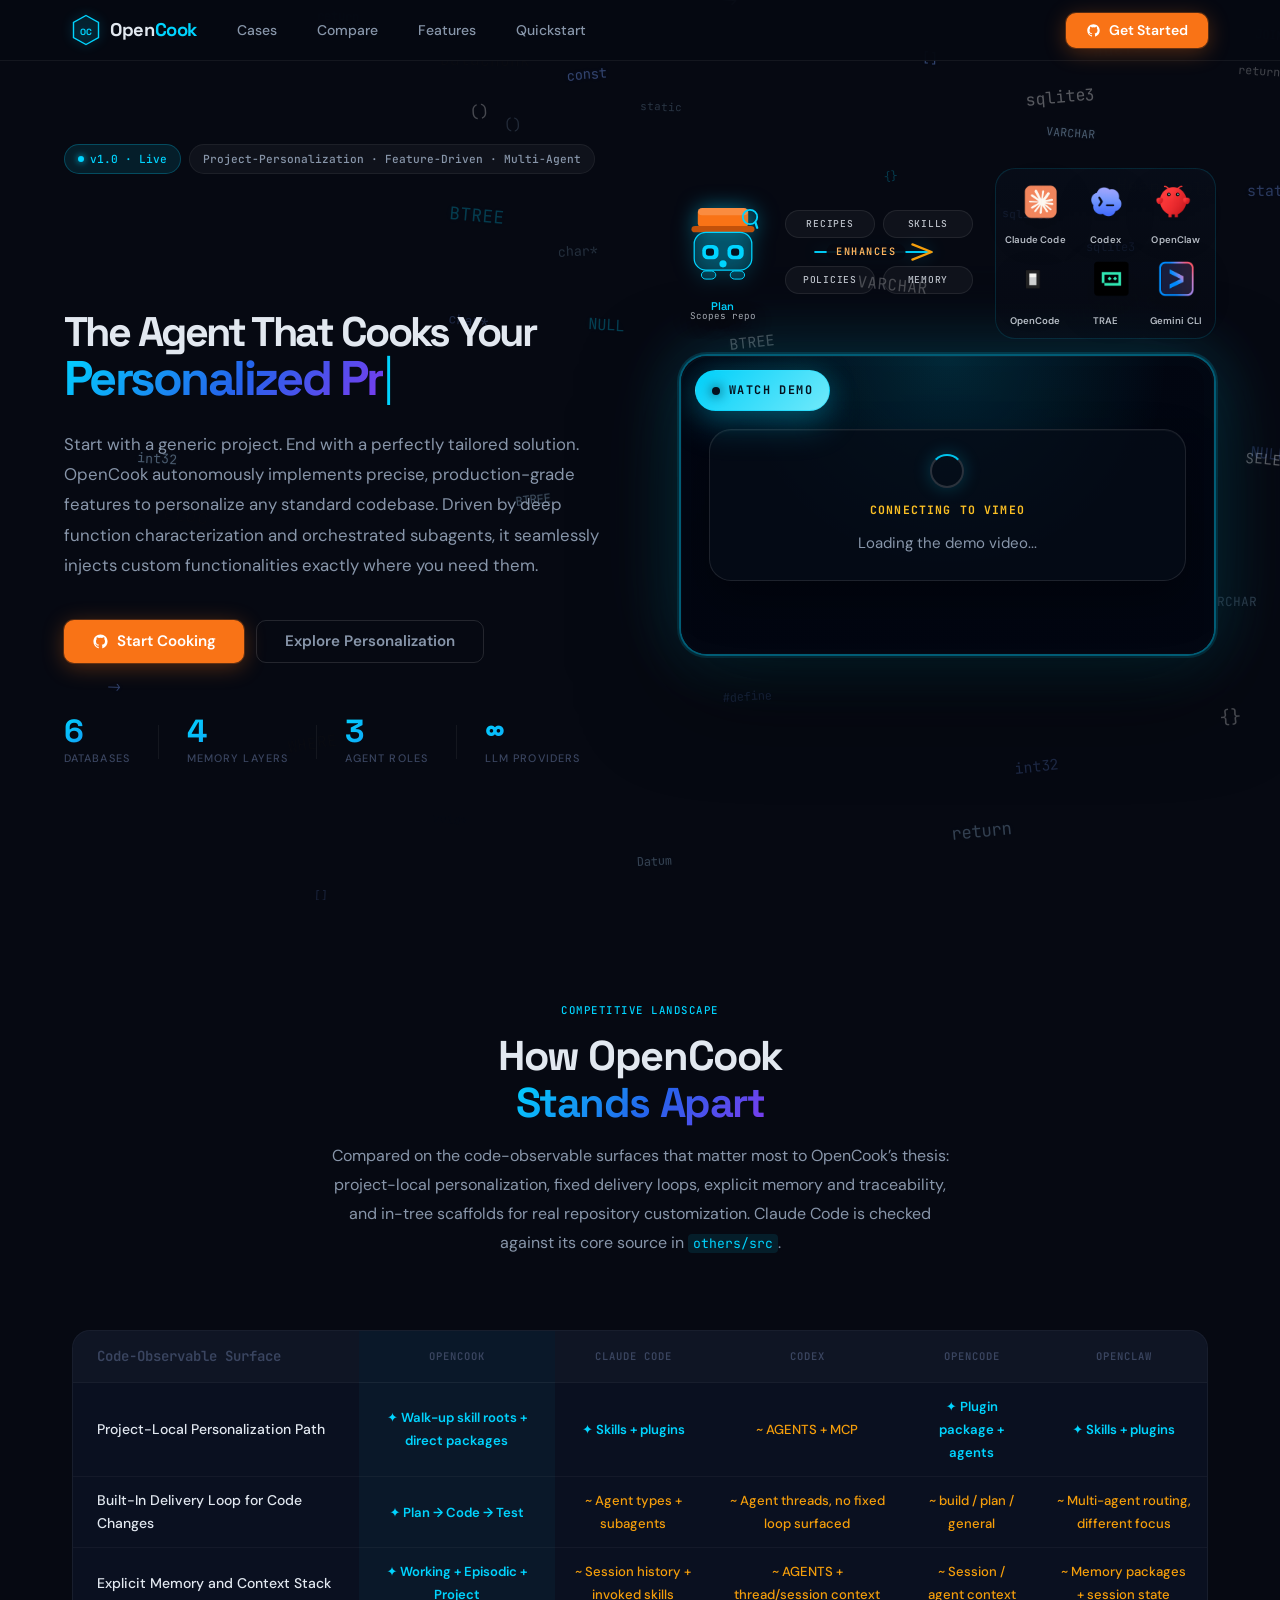
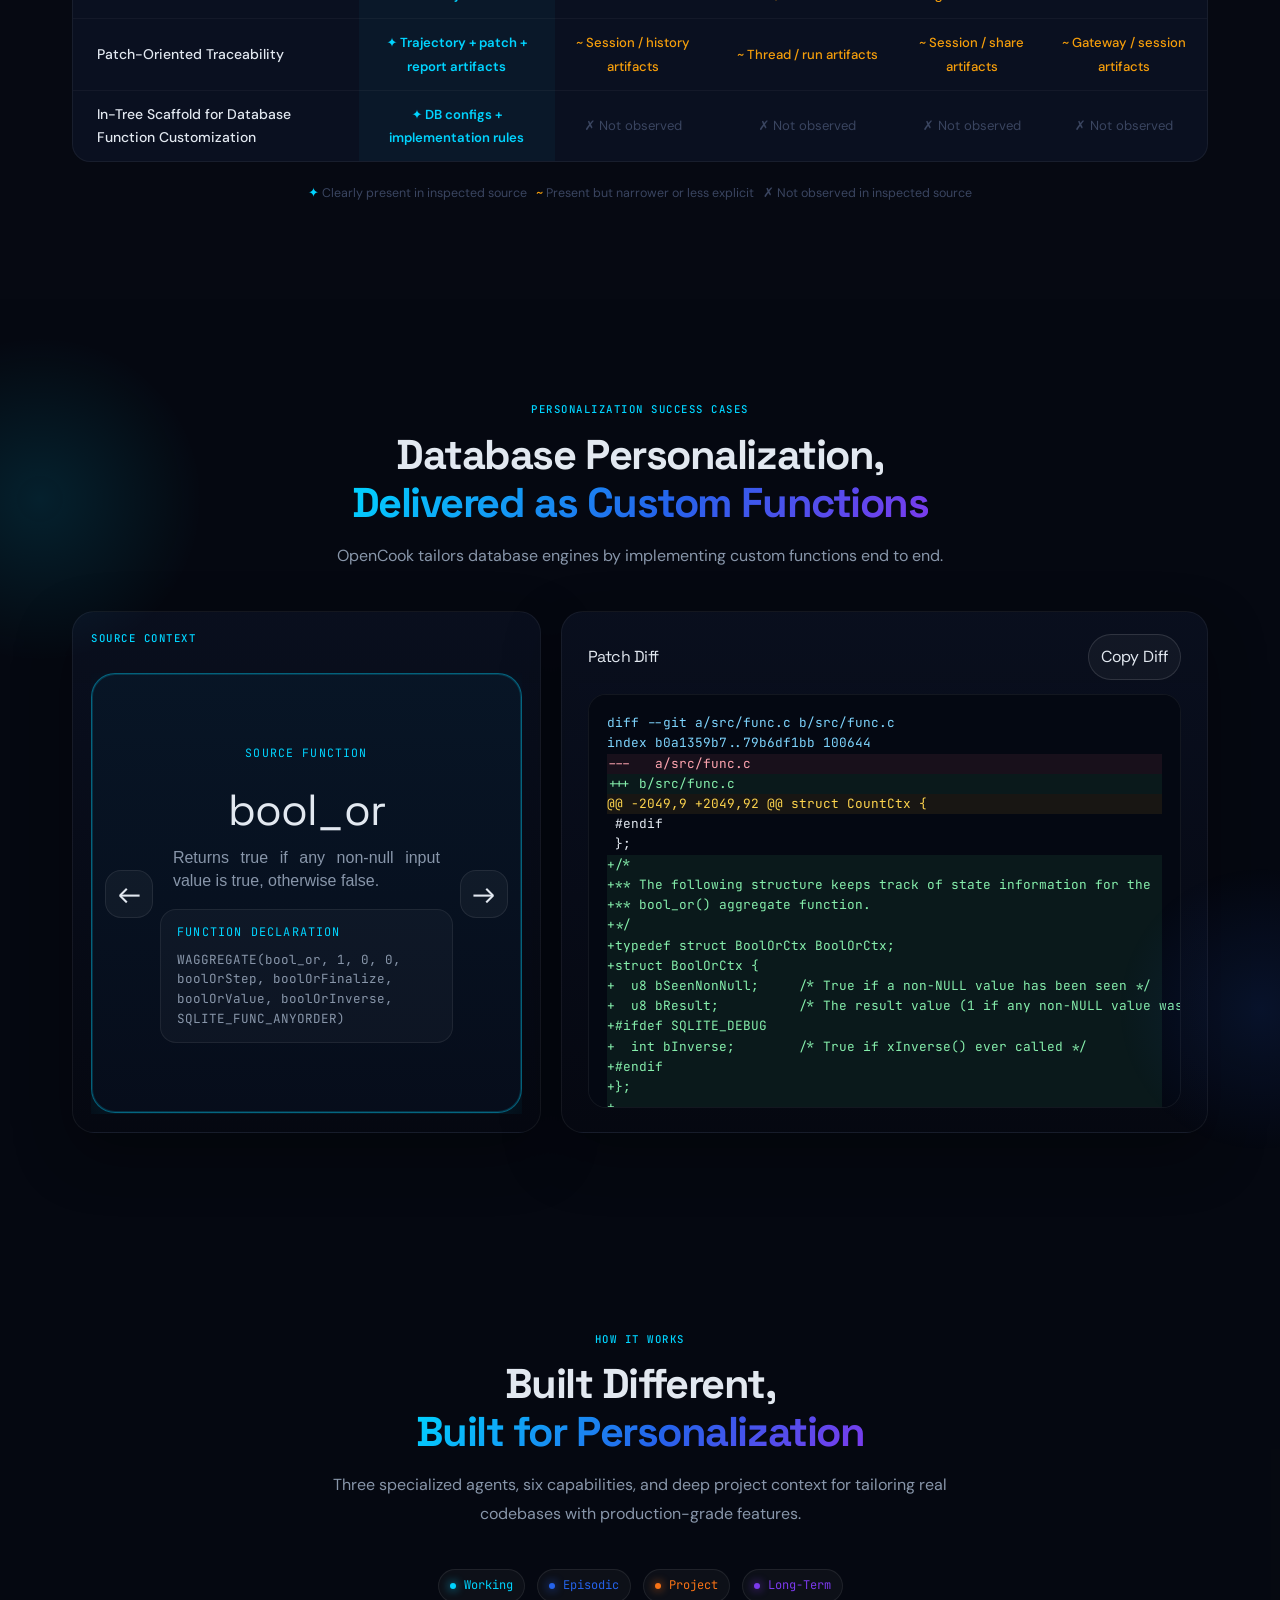
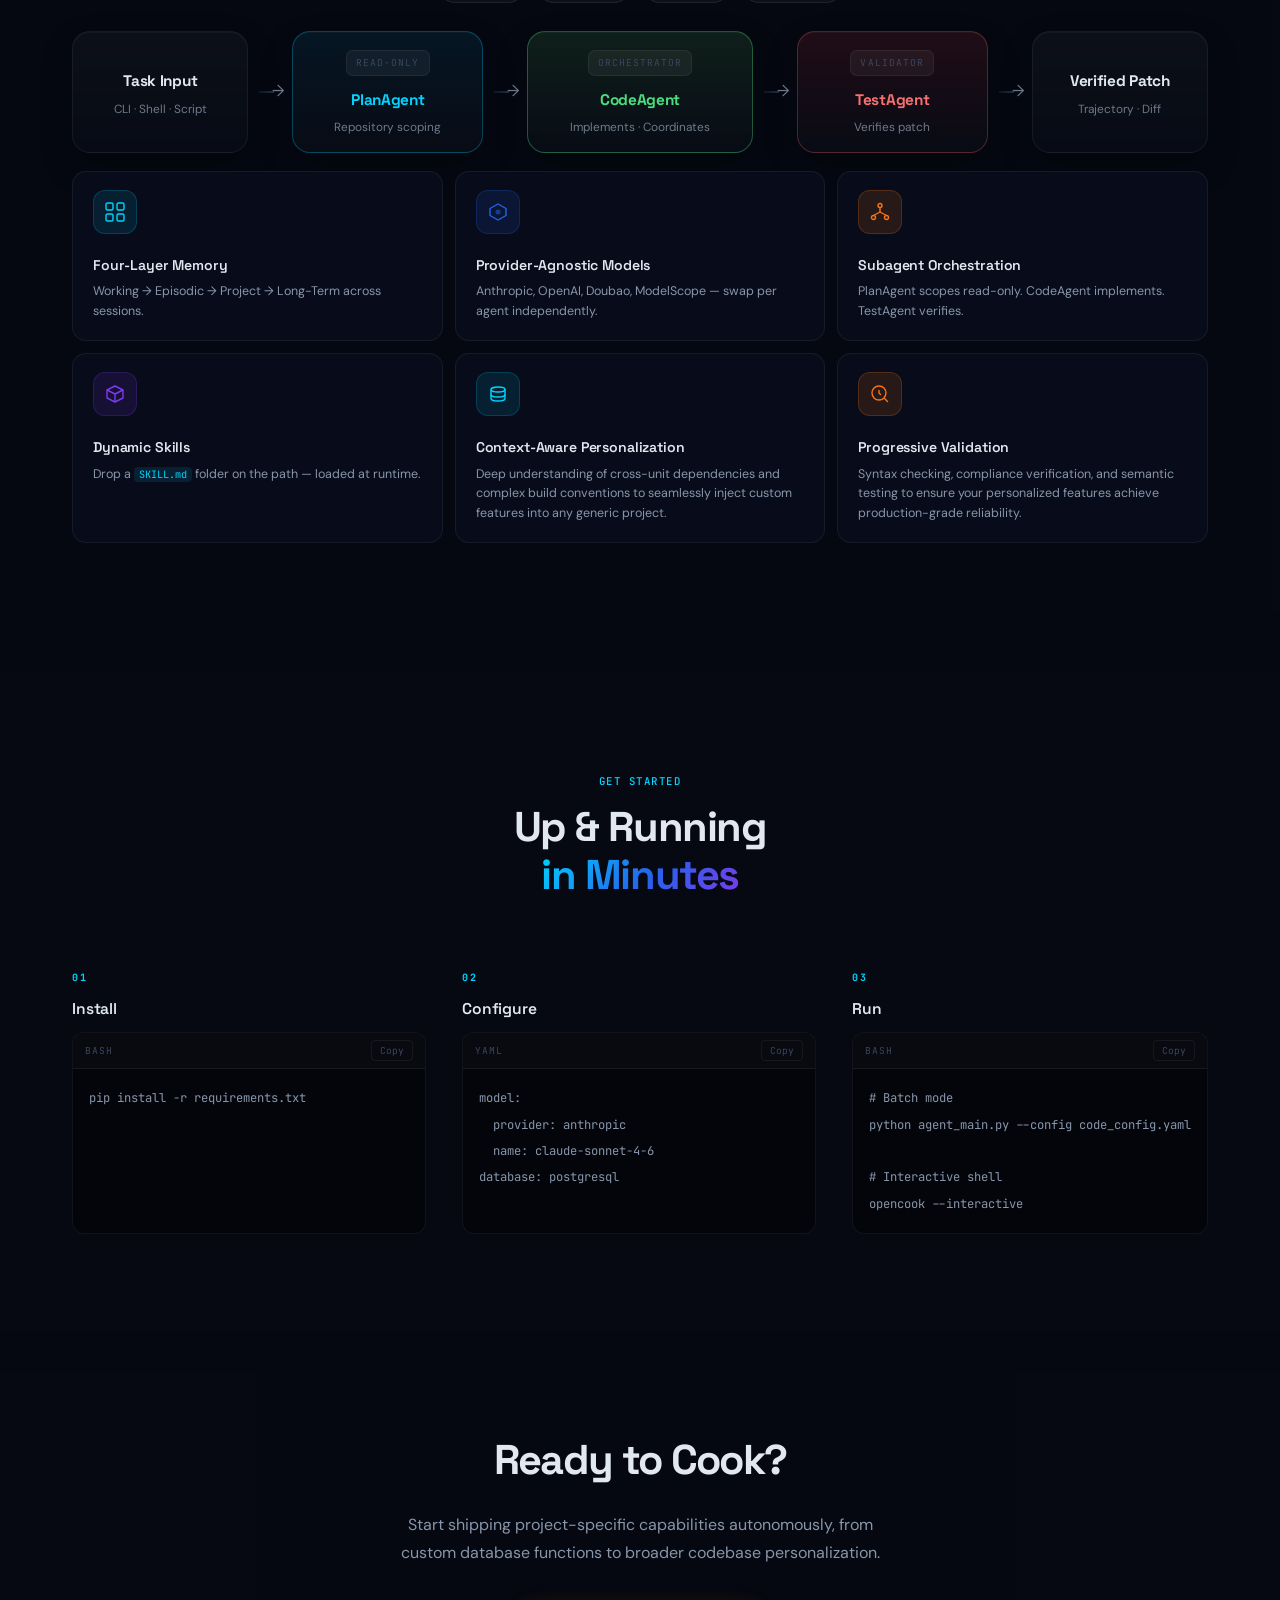
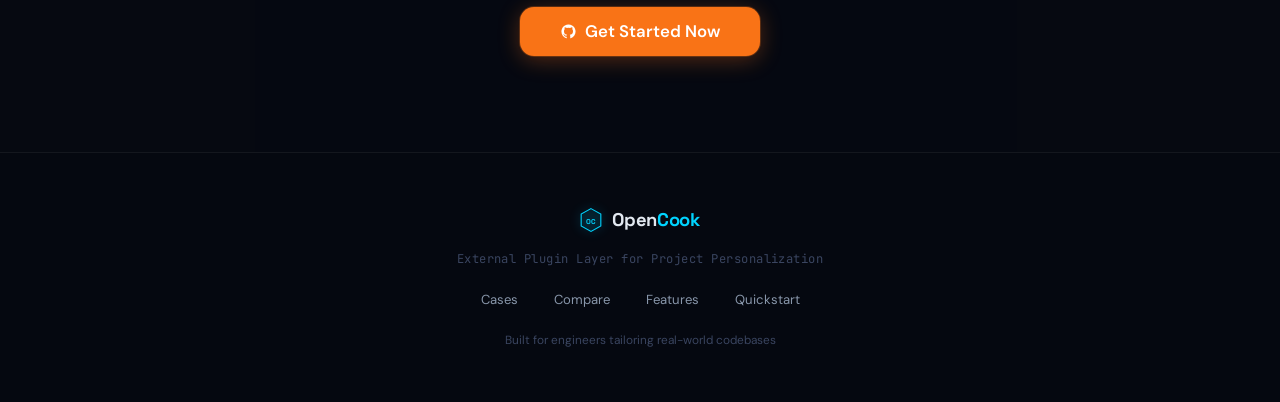
==== index.html @ a8a68ac5 "initialize opencook" ====
﻿<!DOCTYPE html>
<html lang="en">
<head>
  <meta charset="UTF-8"/>
  <meta name="viewport" content="width=device-width, initial-scale=1.0"/>
  <meta name="color-scheme" content="dark"/>
  <meta name="theme-color" content="#060912"/>
  <title>OpenCook — External Personalization Layer for Coding Agents</title>
  <link rel="preconnect" href="https://fonts.googleapis.com"/>
  <link rel="preconnect" href="https://fonts.gstatic.com" crossorigin/>
  <link href="https://fonts.googleapis.com/css2?family=DM+Sans:wght@400;500;700&family=Space+Grotesk:wght@400;500;600;700&family=JetBrains+Mono:wght@400;500&display=swap" rel="stylesheet"/>
  <link rel="stylesheet" href="style.css"/>
</head>
<body>

<!-- Code cloud canvas (bottom layer) -->
<canvas id="cloud-canvas" aria-hidden="true"></canvas>
<!-- Code rain canvas (top layer) -->
<canvas id="bg-canvas" aria-hidden="true"></canvas>

<!-- ═══ NAV ═══════════════════════════════════════════════ -->
<header class="nav" id="nav">
  <div class="nav-inner">
    <a class="logo" href="#">
      <svg class="logo-hex" width="28" height="32" viewBox="0 0 28 32" fill="none" aria-hidden="true">
        <path d="M14 1.5L26.5 8.5V23.5L14 30.5L1.5 23.5V8.5L14 1.5Z"
              stroke="#00D4FF" stroke-width="1.4" fill="rgba(0,212,255,0.06)"/>
        <text x="14" y="21" text-anchor="middle"
              font-family="Space Grotesk" font-size="9" font-weight="700" fill="#00D4FF">OC</text>
      </svg>
      <span class="logo-name">Open<span class="logo-hi">Cook</span></span>
    </a>

    <nav aria-label="Main navigation">
      <ul class="nav-links">
        <li><a href="#cases">Cases</a></li>
        <li><a href="#compare">Compare</a></li>
        <li><a href="#features">Features</a></li>
        <!-- <li><a href="#databases">Databases</a></li> -->
        <li><a href="#quickstart">Quickstart</a></li>

      </ul>
    </nav>

    <a class="btn btn-cta" href="#quickstart">
      <svg width="15" height="15" viewBox="0 0 24 24" fill="currentColor" aria-hidden="true">
        <path d="M12 2C6.477 2 2 6.477 2 12c0 4.418 2.865 8.166 6.839 9.489.5.092.682-.217.682-.482 0-.237-.009-.868-.013-1.703-2.782.604-3.369-1.341-3.369-1.341-.454-1.155-1.11-1.463-1.11-1.463-.908-.62.069-.608.069-.608 1.003.07 1.531 1.03 1.531 1.03.892 1.529 2.341 1.087 2.91.832.092-.647.35-1.088.636-1.338-2.22-.253-4.555-1.11-4.555-4.943 0-1.091.39-1.984 1.029-2.683-.103-.253-.446-1.27.098-2.647 0 0 .84-.269 2.75 1.025A9.578 9.578 0 0 1 12 6.836a9.59 9.59 0 0 1 2.504.337c1.909-1.294 2.747-1.025 2.747-1.025.546 1.377.202 2.394.1 2.647.64.699 1.028 1.592 1.028 2.683 0 3.842-2.339 4.687-4.566 4.935.359.309.678.919.678 1.852 0 1.336-.012 2.415-.012 2.743 0 .267.18.578.688.48C19.138 20.163 22 16.418 22 12c0-5.523-4.477-10-10-10z"/>
      </svg>
      Get Started
    </a>
  </div>
</header>

<!-- ═══ HERO ═══════════════════════════════════════════════ -->
<section class="hero" id="hero">
  <div class="eyebrow-row hero-nav-pills">
    <span class="pill pill-cyan"><span class="pill-dot"></span>v1.0 &middot; Live</span>
    <span class="pill">Project-Personalization &middot; Feature-Driven &middot; Multi-Agent</span>
  </div>

  <div class="hero-text">
    <h1 class="hero-h1">
      <span class="hero-h1-lead">The Agent That Cooks Your</span>
      <span class="type-wrap">
        <span id="typer" class="text-grad"></span><span class="type-cur">|</span>
      </span>
    </h1>

    <p class="hero-p">
      Start with a generic project. End with a perfectly tailored solution.
      OpenCook autonomously implements precise, production-grade features to personalize any standard codebase.
      Driven by deep function characterization and orchestrated subagents, it seamlessly injects custom functionalities exactly where you need them.
    </p>

    <div class="hero-btns">
      <a class="btn btn-cta btn-lg" href="https://github.com/" target="_blank" rel="noopener noreferrer">
        <svg width="17" height="17" viewBox="0 0 24 24" fill="currentColor" aria-hidden="true">
          <path d="M12 2C6.477 2 2 6.477 2 12c0 4.418 2.865 8.166 6.839 9.489.5.092.682-.217.682-.482 0-.237-.009-.868-.013-1.703-2.782.604-3.369-1.341-3.369-1.341-.454-1.155-1.11-1.463-1.11-1.463-.908-.62.069-.608.069-.608 1.003.07 1.531 1.03 1.531 1.03.892 1.529 2.341 1.087 2.91.832.092-.647.35-1.088.636-1.338-2.22-.253-4.555-1.11-4.555-4.943 0-1.091.39-1.984 1.029-2.683-.103-.253-.446-1.27.098-2.647 0 0 .84-.269 2.75 1.025A9.578 9.578 0 0 1 12 6.836a9.59 9.59 0 0 1 2.504.337c1.909-1.294 2.747-1.025 2.747-1.025.546 1.377.202 2.394.1 2.647.64.699 1.028 1.592 1.028 2.683 0 3.842-2.339 4.687-4.566 4.935.359.309.678.919.678 1.852 0 1.336-.012 2.415-.012 2.743 0 .267.18.578.688.48C19.138 20.163 22 16.418 22 12c0-5.523-4.477-10-10-10z"/>
        </svg>
        Start Cooking
      </a>
      <a class="btn btn-outline btn-lg" href="#cases">Explore Personalization</a>
    </div>

    <div class="hero-stats">
      <div class="hstat"><span class="hstat-n" data-target="6">6</span><span class="hstat-l">Databases</span></div>
      <div class="hstat-sep"></div>
      <div class="hstat"><span class="hstat-n" data-target="4">4</span><span class="hstat-l">Memory Layers</span></div>
      <div class="hstat-sep"></div>
      <div class="hstat"><span class="hstat-n" data-target="3">3</span><span class="hstat-l">Agent Roles</span></div>
      <div class="hstat-sep"></div>
      <div class="hstat"><span class="hstat-n">∞</span><span class="hstat-l">LLM Providers</span></div>
    </div>
  </div>

  <!-- ══ RIGHT COLUMN: host-agent ecosystem + demo video ══════════ -->
  <div class="hero-right">

  <div class="hero-ecosystem reveal" aria-label="OpenCook plugin enhancement diagram">
    <div class="hero-ecosystem-plugin">
      <div class="hero-ecosystem-core" aria-hidden="true">
        <div class="wfr-item hero-ecosystem-state active">
          <svg class="wfr-svg" viewBox="0 0 80 112" fill="none" overflow="visible" xmlns="http://www.w3.org/2000/svg">
            <g class="wfr-g-plan">
              <rect x="12" y="0" width="56" height="22" rx="5" fill="#F97316"/>
              <rect x="12" y="0" width="56" height="8" rx="5" fill="rgba(255,255,255,0.18)"/>
              <rect x="5" y="20" width="70" height="7" rx="4" fill="#C2510A"/>
              <circle cx="70" cy="10" r="8" stroke="#00D4FF" stroke-width="2" fill="rgba(0,212,255,0.08)"/>
              <line x1="76" y1="16" x2="78" y2="22" stroke="#00D4FF" stroke-width="2.5" stroke-linecap="round"/>
              <rect x="8" y="27" width="64" height="42" rx="13" fill="rgba(0,212,255,0.18)" stroke="#00D4FF" stroke-width="1.4"/>
              <rect x="17" y="41" width="18" height="16" rx="6" fill="#00D4FF"/>
              <rect class="wfr-ppl" x="21" y="45" width="9" height="8" rx="3" fill="#04111e"/>
              <rect x="45" y="41" width="18" height="16" rx="6" fill="#00D4FF"/>
              <rect class="wfr-ppl" x="49" y="45" width="9" height="8" rx="3" fill="#04111e"/>
              <circle cx="40" cy="62" r="4" fill="#00D4FF"/>
              <rect x="16" y="70" width="16" height="9" rx="5" fill="rgba(0,212,255,0.18)" stroke="#00D4FF" stroke-width="1.1"/>
              <rect x="48" y="70" width="16" height="9" rx="5" fill="rgba(0,212,255,0.18)" stroke="#00D4FF" stroke-width="1.1"/>
            </g>
          </svg>
          <span class="wfr-name">Plan</span>
          <span class="wfr-desc">Scopes repo</span>
        </div>
        <div class="wfr-item hero-ecosystem-state">
          <svg class="wfr-svg" viewBox="0 0 80 112" fill="none" overflow="visible" xmlns="http://www.w3.org/2000/svg">
            <g class="wfr-g-code">
              <rect x="12" y="0" width="56" height="22" rx="5" fill="#F97316"/>
              <rect x="12" y="0" width="56" height="8" rx="5" fill="rgba(255,255,255,0.18)"/>
              <rect x="5" y="20" width="70" height="7" rx="4" fill="#C2510A"/>
              <rect class="wfr-al" x="1" y="40" width="7" height="16" rx="3.5" fill="rgba(74,222,128,0.18)" stroke="#4ADE80" stroke-width="1.1"/>
              <g class="wfr-ar">
                <rect x="72" y="40" width="7" height="16" rx="3.5" fill="rgba(74,222,128,0.18)" stroke="#4ADE80" stroke-width="1.1"/>
              </g>
              <rect x="8" y="27" width="64" height="42" rx="13" fill="rgba(74,222,128,0.18)" stroke="#4ADE80" stroke-width="1.4"/>
              <rect x="72" y="44" width="14" height="6" rx="3" fill="#4ADE80" opacity="0.88"/>
              <line x1="72" y1="47" x2="72" y2="40" stroke="#4ADE80" stroke-width="2" stroke-linecap="round"/>
              <rect x="17" y="41" width="18" height="16" rx="6" fill="#4ADE80"/>
              <rect x="21" y="45" width="9" height="8" rx="3" fill="#04111e"/>
              <rect x="45" y="41" width="18" height="16" rx="6" fill="#4ADE80"/>
              <rect x="49" y="45" width="9" height="8" rx="3" fill="#04111e"/>
              <line x1="34" y1="60" x2="46" y2="63" stroke="#4ADE80" stroke-width="2.5" stroke-linecap="round"/>
              <rect x="16" y="70" width="16" height="9" rx="5" fill="rgba(74,222,128,0.18)" stroke="#4ADE80" stroke-width="1.1"/>
              <rect x="48" y="70" width="16" height="9" rx="5" fill="rgba(74,222,128,0.18)" stroke="#4ADE80" stroke-width="1.1"/>
              <rect class="wfr-cur" x="36" y="80" width="8" height="11" rx="2.5" fill="#4ADE80"/>
            </g>
          </svg>
          <span class="wfr-name">Code</span>
          <span class="wfr-desc">Implements</span>
        </div>
        <div class="wfr-item hero-ecosystem-state">
          <svg class="wfr-svg" viewBox="0 0 80 112" fill="none" overflow="visible" xmlns="http://www.w3.org/2000/svg">
            <g class="wfr-g-test">
              <rect x="12" y="0" width="56" height="22" rx="5" fill="#F97316"/>
              <rect x="12" y="0" width="56" height="8" rx="5" fill="rgba(255,255,255,0.18)"/>
              <rect x="5" y="20" width="70" height="7" rx="4" fill="#C2510A"/>
              <rect x="8" y="27" width="64" height="42" rx="13" fill="rgba(248,113,113,0.18)" stroke="#F87171" stroke-width="1.4"/>
              <line x1="4" y1="38" x2="4" y2="58" stroke="#F87171" stroke-width="2" stroke-linecap="round"/>
              <ellipse cx="4" cy="35" rx="5" ry="4" fill="rgba(248,113,113,0.22)" stroke="#F87171" stroke-width="1.6"/>
              <rect x="17" y="41" width="18" height="16" rx="6" fill="#F87171"/>
              <rect class="wfr-tpl" x="21" y="45" width="9" height="8" rx="3" fill="#04111e"/>
              <rect x="45" y="41" width="18" height="16" rx="6" fill="#F87171"/>
              <rect class="wfr-tpl" x="49" y="45" width="9" height="8" rx="3" fill="#04111e"/>
              <path d="M33 62 L37 59 L43 65 L47 62" stroke="#F87171" stroke-width="2" stroke-linecap="round" stroke-linejoin="round" fill="none"/>
              <circle cx="61" cy="63" r="7" fill="#1e0808" stroke="#F87171" stroke-width="1.6"/>
              <path d="M55 63 l4 4 8-8" stroke="#F87171" stroke-width="2.2" stroke-linecap="round" stroke-linejoin="round" fill="none"/>
              <rect x="16" y="70" width="16" height="9" rx="5" fill="rgba(248,113,113,0.18)" stroke="#F87171" stroke-width="1.1"/>
              <rect x="48" y="70" width="16" height="9" rx="5" fill="rgba(248,113,113,0.18)" stroke="#F87171" stroke-width="1.1"/>
            </g>
          </svg>
          <span class="wfr-name">Test</span>
          <span class="wfr-desc">Verifies</span>
        </div>
        <div class="wfr-item hero-ecosystem-state">
          <svg class="wfr-svg" viewBox="0 0 80 112" fill="none" overflow="visible" xmlns="http://www.w3.org/2000/svg">
            <g class="wfr-g-done">
              <rect x="12" y="0" width="56" height="22" rx="5" fill="#F97316"/>
              <rect x="12" y="0" width="56" height="8" rx="5" fill="rgba(255,255,255,0.18)"/>
              <rect x="5" y="20" width="70" height="7" rx="4" fill="#C2510A"/>
              <text class="wfr-star" x="40" y="15" font-size="13" fill="rgba(255,255,255,0.92)" text-anchor="middle">★</text>
              <g class="wfr-dal">
                <rect x="1" y="38" width="7" height="16" rx="3.5" fill="rgba(251,191,36,0.18)" stroke="#FBBF24" stroke-width="1.1"/>
              </g>
              <g class="wfr-dar">
                <rect x="72" y="38" width="7" height="16" rx="3.5" fill="rgba(251,191,36,0.18)" stroke="#FBBF24" stroke-width="1.1"/>
                <circle cx="75" cy="57" r="6" fill="rgba(251,191,36,0.18)" stroke="#FBBF24" stroke-width="1.6"/>
                <line x1="75" y1="51" x2="75" y2="38" stroke="#FBBF24" stroke-width="1.5" stroke-linecap="round"/>
              </g>
              <rect x="8" y="27" width="64" height="42" rx="13" fill="rgba(251,191,36,0.18)" stroke="#FBBF24" stroke-width="1.4"/>
              <rect x="17" y="41" width="18" height="16" rx="6" fill="#FBBF24"/>
              <rect class="wfr-dpl" x="21" y="45" width="9" height="8" rx="3" fill="#04111e"/>
              <rect x="45" y="41" width="18" height="16" rx="6" fill="#FBBF24"/>
              <rect class="wfr-dpl" x="49" y="45" width="9" height="8" rx="3" fill="#04111e"/>
              <path d="M33 59 L47 59 L40 67 Z" fill="#FBBF24"/>
              <rect x="16" y="70" width="16" height="9" rx="5" fill="rgba(251,191,36,0.18)" stroke="#FBBF24" stroke-width="1.1"/>
              <rect x="48" y="70" width="16" height="9" rx="5" fill="rgba(251,191,36,0.18)" stroke="#FBBF24" stroke-width="1.1"/>
            </g>
          </svg>
          <span class="wfr-name">Done</span>
          <span class="wfr-desc">Patch shipped</span>
        </div>
      </div>
    </div>

    <div class="hero-ecosystem-flow" aria-hidden="true">
      <div class="hero-ecosystem-flow-stage">
        <div class="hero-ecosystem-flow-pills">
          <span>Recipes</span>
          <span>Skills</span>
          <span>Policies</span>
          <span>Memory</span>
        </div>
        <div class="hero-ecosystem-flow-arrow"></div>
        <div class="hero-ecosystem-flow-label">Enhances</div>
      </div>
    </div>

    <div class="hero-ecosystem-targets">
      <div class="hero-ecosystem-agents" role="list" aria-label="Example coding agents">
        <div class="hero-ecosystem-agent" role="listitem">
          <img src="logo/Claude%20Code.png" alt="Claude Code logo"/>
          <span>Claude Code</span>
        </div>
        <div class="hero-ecosystem-agent" role="listitem">
          <img src="logo/Codex.png" alt="Codex logo"/>
          <span>Codex</span>
        </div>
        <div class="hero-ecosystem-agent" role="listitem">
          <img src="logo/OpenClaw.png" alt="OpenClaw logo"/>
          <span>OpenClaw</span>
        </div>
        <div class="hero-ecosystem-agent" role="listitem">
          <img src="logo/OpenCode.png" alt="OpenCode logo"/>
          <span>OpenCode</span>
        </div>
        <div class="hero-ecosystem-agent" role="listitem">
          <img src="logo/TRAE.png" alt="TRAE logo"/>
          <span>TRAE</span>
        </div>
        <div class="hero-ecosystem-agent" role="listitem">
          <img src="logo/Gemini%20CLI.png" alt="Gemini CLI logo"/>
          <span>Gemini CLI</span>
        </div>
      </div>
    </div>
  </div>

  <div class="hero-video reveal" data-video-state="loading" data-vimeo-url="https://vimeo.com/1178451557">
    <div class="hero-video-hint" aria-hidden="true">
      <span class="hero-video-cta"><span class="hero-video-pulse"></span>Watch Demo</span>
    </div>
    <div class="hero-video-status" aria-live="polite">
      <div class="hero-video-status-card hero-video-status-card--loading">
        <div class="hero-video-status-spinner" aria-hidden="true"></div>
        <p class="hero-video-status-kicker">Connecting to Vimeo</p>
        <p class="hero-video-status-copy">Loading the demo video...</p>
      </div>
      <div class="hero-video-status-card hero-video-status-card--error">
        <div class="hero-video-status-poster" aria-hidden="true">
          <div class="hero-video-status-poster-image"></div>
        </div>
        <div class="hero-video-status-message">
          <p class="hero-video-status-kicker">Video temporarily unavailable</p>
          <p class="hero-video-status-copy">Please check your network status. If Vimeo is blocked, use the source link below.</p>
          <a class="hero-video-status-inline-link" href="https://vimeo.com/1178451557" target="_blank" rel="noopener noreferrer">Source video link: https://vimeo.com/1178451557</a>
          <a class="hero-video-status-link" href="https://vimeo.com/1178451557" target="_blank" rel="noopener noreferrer">Open Source Video</a>
        </div>
      </div>
    </div>
    <iframe
      src="https://player.vimeo.com/video/1178451557?autoplay=1&muted=1&autopause=0&playsinline=1&dnt=1&title=0&byline=0&portrait=0"
      title="OpenCook demo video"
      loading="eager"
      allow="autoplay; fullscreen; picture-in-picture"
      allowfullscreen
    ></iframe>
  </div>

  <!-- Terminal card (inline in hero right) -->
  <div class="hero-term-wrap">
    <div class="demo-label">
      <span class="demo-dot"></span>Live Session
    </div>
    <div class="term-card">
      <div class="term-chrome">
        <span class="dot dot-r"></span><span class="dot dot-y"></span><span class="dot dot-g"></span>
        <span class="term-title">opencook — bash</span>
      </div>
      <div class="term-body">
        <div class="t-ln"><span class="t-ps">❯</span> opencook --target postgresql --func array_to_string</div>
        <div class="t-ln tl" id="tl1"><span class="t-kw">[PlanAgent]</span>  Scanning /src/backend/utils/adt/varlena.c ...</div>
        <div class="t-ln tl" id="tl2"><span class="t-kw">[Memory]</span>     Loading episodic context · 12 prior tasks found</div>
        <div class="t-ln tl" id="tl3"><span class="t-kw">[CodeAgent]</span>  Located PG_FUNCTION_INFO_V1 registration site</div>
        <div class="t-ln tl" id="tl4"><span class="t-kw">[CodeAgent]</span>  Writing · builtins.c · pg_proc.dat · sql/functions.sql</div>
        <div class="t-ln tl" id="tl5"><span class="t-ok">✔</span> array_to_string — implementation complete</div>
        <div class="t-ln tl" id="tl6"><span class="t-kw">[TestAgent]</span>  Running pg_regress · 48 / 48 passed</div>
        <div class="t-ln tl" id="tl7"><span class="t-ok">✔</span> Patch ready · 3 files · 0 regressions</div>
      </div>
    </div>
  </div><!-- end hero-term-wrap -->

  </div><!-- end hero-right -->
</section>

<!-- ═══ COMPARE ══════════════════════════════════════════ -->
<section class="section" id="compare">
  <div class="wrap">
    <div class="sec-head reveal">
      <div class="eyebrow">Competitive Landscape</div>
      <h2 class="sec-h2">How OpenCook<br/><span class="text-grad">Stands Apart</span></h2>
      <p class="sec-sub">Compared on the code-observable surfaces that matter most to OpenCook’s thesis: project-local personalization, fixed delivery loops, explicit memory and traceability, and in-tree scaffolds for real repository customization. Claude Code is checked against its core source in <code>others/src</code>.</p>
    </div>
    <!-- Video placeholder -->
    <div class="video-ph reveal">
      <div class="video-ph-play">
        <svg width="64" height="64" viewBox="0 0 64 64" fill="none">
          <circle cx="32" cy="32" r="30" stroke="rgba(0,212,255,0.35)" stroke-width="1.5"/>
          <circle cx="32" cy="32" r="30" stroke="rgba(0,212,255,0.08)" stroke-width="12"/>
          <path d="M26 22l20 10-20 10V22z" fill="rgba(0,212,255,0.75)"/>
        </svg>
      </div>
      <p class="video-ph-label">Personalization Demo — Coming Soon</p>
      <p class="video-ph-sub">Walkthrough: OpenCook personalizing a database codebase by adding a custom production-ready function from task input to verified patch</p>
    </div>
    <div class="cmp-wrap reveal">
      <table class="cmp">
        <thead><tr>
          <th class="cmp-feat">Code-Observable Surface</th>
          <th class="cmp-db">OpenCook</th>
          <th>Claude Code</th><th>Codex</th><th>OpenCode</th><th>OpenClaw</th>
        </tr></thead>
        <tbody>
          <tr><td class="cmp-feat">Project-Local Personalization Path</td><td class="cmp-db"><span class="cy">✦ Walk-up skill roots + direct packages</span></td><td><span class="cy">✦ Skills + plugins</span></td><td><span class="cp">~ AGENTS + MCP</span></td><td><span class="cy">✦ Plugin package + agents</span></td><td><span class="cy">✦ Skills + plugins</span></td></tr>
          <tr><td class="cmp-feat">Built-In Delivery Loop for Code Changes</td><td class="cmp-db"><span class="cy">✦ Plan → Code → Test</span></td><td><span class="cp">~ Agent types + subagents</span></td><td><span class="cp">~ Agent threads, no fixed loop surfaced</span></td><td><span class="cp">~ build / plan / general</span></td><td><span class="cp">~ Multi-agent routing, different focus</span></td></tr>
          <tr><td class="cmp-feat">Explicit Memory and Context Stack</td><td class="cmp-db"><span class="cy">✦ Working + Episodic + Project</span></td><td><span class="cp">~ Session history + invoked skills</span></td><td><span class="cp">~ AGENTS + thread/session context</span></td><td><span class="cp">~ Session / agent context</span></td><td><span class="cp">~ Memory packages + session state</span></td></tr>
          <tr><td class="cmp-feat">Patch-Oriented Traceability</td><td class="cmp-db"><span class="cy">✦ Trajectory + patch + report artifacts</span></td><td><span class="cp">~ Session / history artifacts</span></td><td><span class="cp">~ Thread / run artifacts</span></td><td><span class="cp">~ Session / share artifacts</span></td><td><span class="cp">~ Gateway / session artifacts</span></td></tr>
          <tr><td class="cmp-feat">In-Tree Scaffold for Database Function Customization</td><td class="cmp-db"><span class="cy">✦ DB configs + implementation rules</span></td><td><span class="cn">✗ Not observed</span></td><td><span class="cn">✗ Not observed</span></td><td><span class="cn">✗ Not observed</span></td><td><span class="cn">✗ Not observed</span></td></tr>
        </tbody>
      </table>
    </div>
    <p class="cmp-legend"><span class="cy">✦</span> Clearly present in inspected source &nbsp; <span class="cp">~</span> Present but narrower or less explicit &nbsp; <span class="cn">✗</span> Not observed in inspected source</p>
  </div>
</section>

<section class="section section-glass cases-stage" id="cases" data-success-cases-root data-sync-hash="false" data-cases-layout="carousel-fixed" data-autoplay-ms="5400">
  <div class="wrap">
    <div class="sec-head reveal cases-head">
      <div class="eyebrow">Personalization Success Cases</div>
      <h2 class="sec-h2">Database Personalization,<br/><span class="text-grad">Delivered as Custom Functions</span></h2>
      <p class="sec-sub">
        OpenCook tailors database engines by implementing custom functions end to end.
      </p>
    </div>

    <div class="cases-shell reveal">
      <div class="cases-source-col">
        <div class="cases-source-frame">
          <div class="cases-source-bar">
            <div class="eyebrow">Source Context</div>
          </div>
          <div class="case-carousel-window">
            <button class="cases-nav-btn cases-nav-btn--prev" id="cases-prev" type="button" aria-label="Previous case">
              <span aria-hidden="true">&larr;</span>
            </button>
            <div class="case-list case-carousel-track" id="case-list"></div>
            <button class="cases-nav-btn cases-nav-btn--next" id="cases-next" type="button" aria-label="Next case">
              <span aria-hidden="true">&rarr;</span>
            </button>
          </div>
        </div>
      </div>

      <div class="cases-detail-col">
        <section class="detail-panel" id="case-detail" aria-live="polite"></section>
      </div>
    </div>
  </div>
</section>

<!-- ═══ FEATURES + DATABASES ═════════════════════════════ -->
<section class="section section-glass" id="features">
  <div class="wrap">
    <div class="sec-head reveal">
      <div class="eyebrow">How It Works</div>
      <h2 class="sec-h2">Built Different,<br/><span class="text-grad">Built for Personalization</span></h2>
      <p class="sec-sub">Three specialized agents, six capabilities, and deep project context for tailoring real codebases with production-grade features.</p>
    </div>

    <div class="pl-mem reveal">
      <span class="aml" style="--mc:#00D4FF">Working</span>
      <span class="aml" style="--mc:#2563EB">Episodic</span>
      <span class="aml" style="--mc:#F97316">Project</span>
      <span class="aml" style="--mc:#7C3AED">Long-Term</span>
    </div>

    <!-- Pipeline -->
    <div class="pipeline reveal">
      <div class="pl-node pl-input"><span class="pl-label">Task Input</span><span class="pl-sub">CLI · Shell · Script</span></div>
      <div class="pl-arr">→</div>
      <div class="pl-node pl-plan"><span class="pl-badge">Read-only</span><span class="pl-label">PlanAgent</span><span class="pl-sub">Repository scoping</span></div>
      <div class="pl-arr">→</div>
      <div class="pl-node pl-core"><span class="pl-badge">Orchestrator</span><span class="pl-label">CodeAgent</span><span class="pl-sub">Implements · Coordinates</span></div>
      <div class="pl-arr">→</div>
      <div class="pl-node pl-test"><span class="pl-badge">Validator</span><span class="pl-label">TestAgent</span><span class="pl-sub">Verifies patch</span></div>
      <div class="pl-arr">→</div>
      <div class="pl-node pl-output"><span class="pl-label">Verified Patch</span><span class="pl-sub">Trajectory · Diff</span></div>
    </div>

    <!-- Capabilities -->
    <div class="feat-grid">
      <div class="feat-card reveal">
        <div class="bc-icon bc-icon-cyan">
          <svg width="20" height="20" viewBox="0 0 20 20" fill="none">
            <rect x="1" y="1" width="7" height="7" rx="1.5" stroke="#00D4FF" stroke-width="1.4"/>
            <rect x="12" y="1" width="7" height="7" rx="1.5" stroke="#00D4FF" stroke-width="1.4"/>
            <rect x="1" y="12" width="7" height="7" rx="1.5" stroke="#00D4FF" stroke-width="1.4"/>
            <rect x="12" y="12" width="7" height="7" rx="1.5" stroke="#00D4FF" stroke-width="1.4"/>
          </svg>
        </div>
        <h3>Four-Layer Memory</h3>
        <p>Working → Episodic → Project → Long-Term across sessions.</p>
      </div>
      <div class="feat-card reveal">
        <div class="bc-icon bc-icon-blue">
          <svg width="20" height="20" viewBox="0 0 20 20" fill="none">
            <path d="M10 2l8 4.5v7L10 18l-8-4.5v-7L10 2z" stroke="#2563EB" stroke-width="1.4" stroke-linejoin="round"/>
            <circle cx="10" cy="10" r="2.5" fill="#2563EB" opacity="0.5"/>
          </svg>
        </div>
        <h3>Provider-Agnostic Models</h3>
        <p>Anthropic, OpenAI, Doubao, ModelScope — swap per agent independently.</p>
      </div>
      <div class="feat-card reveal">
        <div class="bc-icon bc-icon-orange">
          <svg width="20" height="20" viewBox="0 0 20 20" fill="none">
            <circle cx="10" cy="3.5" r="2" stroke="#F97316" stroke-width="1.4"/>
            <circle cx="3.5" cy="15.5" r="2" stroke="#F97316" stroke-width="1.4"/>
            <circle cx="16.5" cy="15.5" r="2" stroke="#F97316" stroke-width="1.4"/>
            <path d="M10 5.5v4.5M10 10L3.5 13.5M10 10L16.5 13.5" stroke="#F97316" stroke-width="1.4" stroke-linecap="round"/>
          </svg>
        </div>
        <h3>Subagent Orchestration</h3>
        <p>PlanAgent scopes read-only. CodeAgent implements. TestAgent verifies.</p>
      </div>
      <div class="feat-card reveal">
        <div class="bc-icon bc-icon-purple">
          <svg width="20" height="20" viewBox="0 0 20 20" fill="none">
            <path d="M10 2L2 6v8l8 4 8-4V6L10 2z" stroke="#7C3AED" stroke-width="1.4" stroke-linejoin="round"/>
            <path d="M2 6l8 4 8-4M10 10v8" stroke="#7C3AED" stroke-width="1.4" stroke-linejoin="round"/>
          </svg>
        </div>
        <h3>Dynamic Skills</h3>
        <p>Drop a <code>SKILL.md</code> folder on the path — loaded at runtime.</p>
      </div>
      <div class="feat-card reveal">
        <div class="bc-icon bc-icon-cyan">
          <svg width="20" height="20" viewBox="0 0 20 20" fill="none">
            <ellipse cx="10" cy="5.5" rx="7" ry="2.5" stroke="#00D4FF" stroke-width="1.4"/>
            <path d="M3 5.5v5c0 1.38 3.13 2.5 7 2.5s7-1.12 7-2.5v-5" stroke="#00D4FF" stroke-width="1.4"/>
            <path d="M3 10.5v4c0 1.38 3.13 2.5 7 2.5s7-1.12 7-2.5v-4" stroke="#00D4FF" stroke-width="1.4"/>
          </svg>
        </div>
        <h3>Context-Aware Personalization</h3>
        <p>Deep understanding of cross-unit dependencies and complex build conventions to seamlessly inject custom features into any generic project.</p>
      </div>
      <div class="feat-card reveal">
        <div class="bc-icon bc-icon-orange">
          <svg width="20" height="20" viewBox="0 0 20 20" fill="none">
            <path d="M17.5 17.5l-3.5-3.5M9 16A7 7 0 1 1 9 2a7 7 0 0 1 0 14z" stroke="#F97316" stroke-width="1.4" stroke-linecap="round"/>
            <path d="M9 6.5v2.5l1.5 1.5" stroke="#F97316" stroke-width="1.4" stroke-linecap="round"/>
          </svg>
        </div>
        <h3>Progressive Validation</h3>
        <p>Syntax checking, compliance verification, and semantic testing to ensure your personalized features achieve production-grade reliability.</p>
      </div>
    </div>

    <!-- Target databases -->
    <!-- <div class="db-bar reveal" id="databases">
      <div class="db-pill"><span class="db-badge db-pg">PG</span> PostgreSQL</div>
      <div class="db-pill"><span class="db-badge db-sq">SQ</span> SQLite</div>
      <div class="db-pill"><span class="db-badge db-dd">DD</span> DuckDB</div>
      <div class="db-pill"><span class="db-badge db-ch">CH</span> ClickHouse</div>
      <div class="db-pill"><span class="db-badge db-my">MY</span> MySQL</div>
      <div class="db-pill"><span class="db-badge db-ob">OB</span> OceanBase</div>
    </div> -->
  </div>
</section>

<!-- ═══ QUICKSTART ════════════════════════════════════════ -->
<section class="section" id="quickstart">
  <div class="wrap">
    <div class="sec-head reveal">
      <div class="eyebrow">Get Started</div>
      <h2 class="sec-h2">Up &amp; Running<br/><span class="text-grad">in Minutes</span></h2>
    </div>
    <div class="qs-grid">
      <div class="qs-step reveal">
        <div class="qs-n">01</div><div class="qs-title">Install</div>
        <div class="codebox"><div class="cb-bar"><span class="cb-lang">bash</span><button class="cb-copy" onclick="copyCode(this)">Copy</button></div><pre><code>pip install -r requirements.txt</code></pre></div>
      </div>
      <div class="qs-step reveal">
        <div class="qs-n">02</div><div class="qs-title">Configure</div>
        <div class="codebox"><div class="cb-bar"><span class="cb-lang">yaml</span><button class="cb-copy" onclick="copyCode(this)">Copy</button></div><pre><code>model:
  provider: anthropic
  name: claude-sonnet-4-6
database: postgresql</code></pre></div>
      </div>
      <div class="qs-step reveal">
        <div class="qs-n">03</div><div class="qs-title">Run</div>
        <div class="codebox"><div class="cb-bar"><span class="cb-lang">bash</span><button class="cb-copy" onclick="copyCode(this)">Copy</button></div><pre><code># Batch mode
python agent_main.py --config code_config.yaml

# Interactive shell
opencook --interactive</code></pre></div>
      </div>
    </div>
  </div>
</section>

<!-- ═══ CTA ══════════════════════════════════════════════ -->
<section class="cta-band">
  <div class="wrap">
    <div class="cta-inner reveal">
      <h2 class="cta-h2">Ready to Cook?</h2>
      <p class="cta-sub">Start shipping project-specific capabilities autonomously, from custom database functions to broader codebase personalization.</p>
      <a class="btn btn-cta btn-xl" href="https://github.com/" target="_blank" rel="noopener noreferrer">
        <svg width="17" height="17" viewBox="0 0 24 24" fill="currentColor" aria-hidden="true">
          <path d="M12 2C6.477 2 2 6.477 2 12c0 4.418 2.865 8.166 6.839 9.489.5.092.682-.217.682-.482 0-.237-.009-.868-.013-1.703-2.782.604-3.369-1.341-3.369-1.341-.454-1.155-1.11-1.463-1.11-1.463-.908-.62.069-.608.069-.608 1.003.07 1.531 1.03 1.531 1.03.892 1.529 2.341 1.087 2.91.832.092-.647.35-1.088.636-1.338-2.22-.253-4.555-1.11-4.555-4.943 0-1.091.39-1.984 1.029-2.683-.103-.253-.446-1.27.098-2.647 0 0 .84-.269 2.75 1.025A9.578 9.578 0 0 1 12 6.836a9.59 9.59 0 0 1 2.504.337c1.909-1.294 2.747-1.025 2.747-1.025.546 1.377.202 2.394.1 2.647.64.699 1.028 1.592 1.028 2.683 0 3.842-2.339 4.687-4.566 4.935.359.309.678.919.678 1.852 0 1.336-.012 2.415-.012 2.743 0 .267.18.578.688.48C19.138 20.163 22 16.418 22 12c0-5.523-4.477-10-10-10z"/>
        </svg>
        Get Started Now
      </a>
    </div>
  </div>
</section>

<!-- ═══ FOOTER ════════════════════════════════════════════ -->
<footer class="footer">
  <div class="wrap">
    <div class="footer-inner">
      <div class="logo">
        <svg class="logo-hex" width="22" height="26" viewBox="0 0 28 32" fill="none" aria-hidden="true">
          <path d="M14 1.5L26.5 8.5V23.5L14 30.5L1.5 23.5V8.5L14 1.5Z" stroke="#00D4FF" stroke-width="1.4" fill="rgba(0,212,255,0.06)"/>
          <text x="14" y="21" text-anchor="middle" font-family="Space Grotesk" font-size="9" font-weight="700" fill="#00D4FF">OC</text>
        </svg>
        <span class="logo-name">Open<span class="logo-hi">Cook</span></span>
      </div>
      <div class="footer-tag">External Plugin Layer for Project Personalization</div>
      <nav class="footer-links" aria-label="Footer">
        <a href="#cases">Cases</a>
        <a href="#compare">Compare</a>
        <a href="#features">Features</a>
        <a href="#quickstart">Quickstart</a>
      </nav>
      <div class="footer-copy">Built for engineers tailoring real-world codebases</div>
    </div>
  </div>
</footer>

<script src="success-cases-data.js"></script>
<script src="success-cases.js"></script>
<script src="https://player.vimeo.com/api/player.js"></script>
<script src="main.js"></script>
</body>
</html>
---- style.css ----
/* ════════════════════════════════════════════════════════
   DBCooker  —  style.css  v4
   Cyan/Blue primary · Code rain BG · Blocky chef mascot
   Fonts: Space Grotesk (heading) + DM Sans (body) + JetBrains Mono (code)
════════════════════════════════════════════════════════ */

/* ── Reset ─────────────────────────────────────────────── */
*, *::before, *::after { box-sizing: border-box; margin: 0; padding: 0; }

/* ── Tokens ─────────────────────────────────────────────── */
:root {
  /* Backgrounds — very dark blue-black */
  --bg:      #060912;
  --bg-alt:  #050810;
  --card:    #0a1020;
  --card2:   #0d1528;

  /* Text */
  --fg:   #e2e8f0;
  --fg-2: #8896aa;
  --fg-3: #3a4560;

  /* Brand — cyan primary */
  --cyan:       #00D4FF;
  --cyan-dim:   rgba(0,212,255,0.10);
  --cyan-glow:  rgba(0,212,255,0.20);
  --blue:       #2563EB;
  --blue-dim:   rgba(37,99,235,0.12);
  --orange:     #F97316;
  --orange-dim: rgba(249,115,22,0.13);
  --purple:     #7C3AED;
  --purple-dim: rgba(124,58,237,0.12);
  --amber:      #F59E0B;

  /* Borders */
  --b:  rgba(255,255,255,0.06);
  --b2: rgba(255,255,255,0.12);
  --bc: rgba(0,212,255,0.18);

  /* Fonts */
  --ff-h: 'Space Grotesk', system-ui, sans-serif;
  --ff-b: 'DM Sans', system-ui, sans-serif;
  --ff-m: 'JetBrains Mono', ui-monospace, monospace;

  /* Easing */
  --ease: cubic-bezier(0.16, 1, 0.3, 1);
  --fast: 140ms; --mid: 260ms; --slow: 440ms;
}

/* ── Base ───────────────────────────────────────────────── */
html { scroll-behavior: smooth; color-scheme: dark; }
body {
  background: var(--bg);
  color: var(--fg);
  font-family: var(--ff-b);
  font-size: 16px;
  line-height: 1.65;
  overflow-x: hidden;
  -webkit-font-smoothing: antialiased;
}
:focus-visible { outline: 2px solid var(--cyan); outline-offset: 3px; border-radius: 4px; }

/* ── Reduced motion ─────────────────────────────────────── */
@media (prefers-reduced-motion: reduce) {
  *, *::before, *::after { animation-duration: 0.01ms !important; transition-duration: 0.01ms !important; }
  html { scroll-behavior: auto; }
  #bg-canvas, #cloud-canvas { display: none; }
  .wfr-g-plan, .wfr-g-code, .wfr-g-test, .wfr-g-done,
  .wfr-ppl, .wfr-tpl, .wfr-al, .wfr-ar, .wfr-dal, .wfr-dar,
  .wfr-cur, .wfr-star, .wfr-dpl { animation: none !important; }
}

/* ── Code rain canvas (bottom) ──────────────────────────── */
#bg-canvas {
  position: fixed; inset: 0; z-index: 0; pointer-events: none;
  opacity: 0.85;
}
/* ── Code cloud canvas (above rain, below content) ──────── */
#cloud-canvas {
  position: fixed; inset: 0; z-index: 2; pointer-events: none;
}

/* ── Utility ────────────────────────────────────────────── */
.wrap { max-width: 1200px; margin: 0 auto; padding: 0 32px; }

.text-grad {
  background: linear-gradient(130deg, var(--cyan) 0%, var(--blue) 55%, var(--purple) 100%);
  -webkit-background-clip: text; -webkit-text-fill-color: transparent; background-clip: text;
}
strong { color: var(--fg); font-weight: 600; }
code {
  font-family: var(--ff-m); font-size: 0.82em; color: var(--cyan);
  background: var(--cyan-dim); padding: 1px 5px; border-radius: 4px;
}

/* ── Eyebrow / pills ────────────────────────────────────── */
.eyebrow {
  font-family: var(--ff-m); font-size: 0.67rem; font-weight: 500;
  letter-spacing: 0.14em; text-transform: uppercase; color: var(--cyan);
  margin-bottom: 12px; display: inline-block;
}
.eyebrow-row { display: flex; gap: 8px; flex-wrap: wrap; margin-bottom: 24px; }
.hero-nav-pills {
  grid-area: pills;
  order: -2;
  justify-content: flex-start;
  align-items: center;
  width: 100%;
  margin: 0 0 4px;
  position: relative;
  z-index: 8;
}
.pill {
  display: inline-flex; align-items: center; gap: 6px;
  font-family: var(--ff-m); font-size: 0.7rem; font-weight: 500;
  color: var(--fg-2); background: rgba(255,255,255,0.04);
  border: 1px solid var(--b); border-radius: 100px; padding: 5px 13px;
}
.pill-cyan { color: var(--cyan); background: var(--cyan-dim); border-color: rgba(0,212,255,0.25); }
.pill-dot {
  width: 6px; height: 6px; border-radius: 50%;
  background: var(--cyan); box-shadow: 0 0 7px var(--cyan);
  animation: dot-blink 2s ease-in-out infinite; flex-shrink: 0;
}
@keyframes dot-blink { 0%,100%{opacity:1} 50%{opacity:.3} }

/* ── Buttons ────────────────────────────────────────────── */
.btn {
  display: inline-flex; align-items: center; gap: 8px;
  border-radius: 10px; font-family: var(--ff-b); font-size: .875rem;
  font-weight: 600; text-decoration: none; cursor: pointer; border: none;
  padding: 10px 20px; line-height: 1;
  transition: all var(--mid) var(--ease);
}
.btn-lg  { padding: 13px 28px; font-size: .95rem; }
.btn-xl  { padding: 16px 40px; font-size: 1.05rem; border-radius: 14px; }
.btn-cta {
  background: var(--orange); color: #fff;
  box-shadow: 0 0 0 1px rgba(249,115,22,.25), 0 4px 22px rgba(249,115,22,.32);
}
.btn-cta:hover { filter: brightness(1.1); transform: translateY(-1px); box-shadow: 0 0 0 1px rgba(249,115,22,.45), 0 10px 36px rgba(249,115,22,.42); }
.btn-cta:active { transform: translateY(0); filter: brightness(.95); }
.btn-outline {
  background: transparent; color: var(--fg-2);
  border: 1px solid var(--b2);
}
.btn-outline:hover { color: var(--fg); background: rgba(255,255,255,.04); border-color: rgba(255,255,255,.2); }

/* ── Nav ────────────────────────────────────────────────── */
.nav {
  position: fixed; top: 0; left: 0; right: 0; z-index: 200;
  background: rgba(6,9,18,.92);
  backdrop-filter: blur(24px) saturate(160%);
  -webkit-backdrop-filter: blur(24px) saturate(160%);
  border-bottom: 1px solid var(--b);
  transition: background var(--mid), border-color var(--mid);
}
.nav.scrolled {
  background: rgba(6,9,18,.96);
}
.nav-inner {
  max-width: 1200px; margin: 0 auto; padding: 0 32px;
  height: 60px; display: flex; align-items: center; gap: 40px;
}
.logo { display: flex; align-items: center; gap: 10px; text-decoration: none; flex-shrink: 0; }
.logo-hex { flex-shrink: 0; }
.logo-name { font-family: var(--ff-h); font-size: 1.15rem; font-weight: 700; color: var(--fg); letter-spacing: -.02em; }
.logo-hi   { color: var(--cyan); }
.nav-links { list-style: none; display: flex; gap: 40px; flex: 1; justify-content: center; }
.nav-inner > .btn { margin-left: auto; }
.nav-links a {
  font-size: .875rem; font-weight: 500; color: var(--fg-2);
  text-decoration: none; cursor: pointer;
  transition: color var(--fast);
}
.nav-links a:hover, .nav-links a.active { color: var(--cyan); }

/* ── Section commons ────────────────────────────────────── */
.section { position: relative; z-index: 10; padding: 96px 32px; }
.section-alt { background: var(--bg-alt); }
.section-glass { background: rgba(6,9,18,0.38); }
.section-demo { padding: 48px 32px; }
.sec-head { text-align: center; max-width: 620px; margin: 0 auto 72px; }
.sec-h2 {
  font-family: var(--ff-h); font-size: clamp(1.75rem,4vw,2.6rem);
  font-weight: 700; letter-spacing: -.035em; line-height: 1.14; margin-bottom: 16px;
}
.sec-sub { color: var(--fg-2); font-size: 1rem; line-height: 1.8; }

/* ── Hero ───────────────────────────────────────────────── */
.hero {
  position: relative; z-index: 10;
  min-height: 100vh; max-width: none; margin: 0 auto;
  padding: 96px 64px 84px;
  display: grid;
  grid-template-columns: minmax(0, 1.02fr) minmax(480px, 0.98fr);
  grid-template-areas:
    'pills pills'
    'text right';
  align-items: center;
  gap: 36px 56px;
  text-align: left;
}
.hero-h1 {
  font-family: var(--ff-h); font-size: clamp(2.25rem,5.5vw,3.8rem);
  font-weight: 700; line-height: 1.06; letter-spacing: -.042em; margin-bottom: 24px;
}
.hero-h1-lead {
  display: block;
  font-size: 0.68em;
  white-space: nowrap;
}
/* Typewriter wrapper */
.type-wrap {
  display: block; min-width: 0;
  font-size: 0.8em;
  white-space: nowrap; overflow: hidden;
}
.type-cur {
  display: inline; color: var(--cyan); font-weight: 300;
  animation: blink-cur 1.1s step-end infinite;
}
@keyframes blink-cur { 50%{opacity:0} }

.hero-p {
  color: var(--fg-2); font-size: 1.05rem; line-height: 1.8;
  max-width: 640px; margin: 0 0 40px;
}
.hero-btns { display: flex; gap: 12px; flex-wrap: wrap; margin-bottom: 52px; justify-content: flex-start; }
.hero-stats { display: flex; align-items: center; gap: 28px; justify-content: flex-start; flex-wrap: wrap; }
.hstat { text-align: left; }
.hstat-n {
  display: block; font-family: var(--ff-h); font-size: 2rem; font-weight: 700;
  letter-spacing: -.05em; line-height: 1; margin-bottom: 3px;
  background: linear-gradient(130deg, var(--cyan), var(--blue));
  -webkit-background-clip: text; -webkit-text-fill-color: transparent; background-clip: text;
}
.hstat-l { display: block; font-size: .68rem; font-weight: 500; color: var(--fg-3); text-transform: uppercase; letter-spacing: .1em; }
.hstat-sep { width: 1px; height: 34px; background: var(--b); flex-shrink: 0; }

/* ── Hero columns: prevent content from blowing out 1fr ─── */
.hero-text  {
  grid-area: text;
  min-width: 0;
  display: flex;
  flex-direction: column;
  justify-content: center;
  padding: 0;
  max-width: 640px;
  width: 100%;
  margin: 0;
}
.hero-right { min-width: 0; }

/* ── Hero right column ──────────────────────────────────── */
.hero-right {
  grid-area: right;
  min-width: 0;
  display: flex;
  flex-direction: column;
  gap: 4px;
  position: relative;
  padding-top: 0;
  width: 100%;
  max-width: min(820px, 47vw);
  order: 0;
  align-self: start;
  justify-self: end;
  margin: -60px 0 0;
}

/* ── 4-robot workflow row ────────────────────────────────── */
.hero-ecosystem {
  position: relative;
  display: grid;
  grid-template-columns: 104px 188px minmax(0, 292px);
  align-items: start;
  gap: 12px;
  margin-bottom: -6px;
  padding: 0;
  border: 0;
  background: none;
  box-shadow: none;
  overflow: visible;
}

.hero-ecosystem::before {
  content: none;
}

.hero-ecosystem-plugin,
.hero-ecosystem-flow,
.hero-ecosystem-targets {
  position: relative;
  z-index: 1;
  min-width: 0;
}

.hero-ecosystem-plugin {
  display: flex;
  justify-content: flex-start;
  order: 1;
  margin-top: 6px;
}

.hero-ecosystem-flow {
  order: 2;
}

.hero-ecosystem-targets {
  order: 3;
}

.hero-ecosystem-head {
  display: flex;
  align-items: flex-end;
  justify-content: space-between;
  gap: 12px;
  margin-bottom: 10px;
  text-align: left;
}

.hero-ecosystem-kicker,
.hero-ecosystem-core-kicker {
  font-family: var(--ff-m);
  font-size: 0.7rem;
  font-weight: 600;
  letter-spacing: 0.12em;
  text-transform: uppercase;
}

.hero-ecosystem-kicker {
  color: var(--cyan);
}

.hero-ecosystem-note {
  color: rgba(226,232,240,0.72);
  font-size: 0.78rem;
  font-weight: 500;
  text-align: right;
}

.hero-ecosystem-agents {
  display: grid;
  grid-template-columns: repeat(3, minmax(0, 1fr));
  gap: 12px 12px;
}

.hero-ecosystem-agent {
  display: flex;
  flex-direction: column;
  align-items: center;
  gap: 8px;
  min-width: 0;
  padding: 0 2px;
  text-align: center;
  border-radius: 0;
}

.hero-ecosystem-agent img {
  width: clamp(42px, 3.8vw, 58px);
  aspect-ratio: 1;
  object-fit: contain;
  filter: drop-shadow(0 12px 18px rgba(0,0,0,0.22));
}

.hero-ecosystem-agent span {
  color: rgba(226,232,240,0.82);
  font-size: 0.6rem;
  font-weight: 600;
  line-height: 1.35;
  letter-spacing: 0.01em;
  white-space: nowrap;
}

.hero-ecosystem-core {
  position: relative;
  width: 88px;
  height: 148px;
  min-width: 0;
  margin: 0;
  display: block;
  padding: 0;
  border-radius: 0;
  border: 0;
  background: none;
  box-shadow: none;
}

.hero-ecosystem-core::after {
  content: none;
}

.hero-ecosystem-core-icon {
  position: relative;
  width: 88px;
  height: 148px;
  display: block;
  padding: 0;
  border-radius: 0;
  background: none;
}

.hero-ecosystem-core-icon svg {
  width: 72px;
  max-width: none;
  aspect-ratio: 80 / 112;
  height: auto;
  display: block;
  filter: none;
}

.hero-ecosystem-state {
  position: absolute;
  inset: 0;
  display: flex;
  flex-direction: column;
  align-items: center;
  justify-content: flex-start;
  gap: 4px;
  opacity: 0;
  transition: opacity 0.45s var(--ease);
}

.hero-ecosystem-core .wfr-item.active {
  opacity: 1;
}

.hero-ecosystem-core .wfr-svg {
  width: 72px;
  max-width: 72px;
}

.hero-ecosystem-core .wfr-name,
.hero-ecosystem-core .wfr-desc {
  text-shadow: 0 4px 18px rgba(0,0,0,.75);
}

.hero-ecosystem-core .wfr-name {
  color: #dbe7f8;
  margin-top: -12px;
  line-height: 1;
}

.hero-ecosystem-core .wfr-desc {
  color: rgba(226,232,240,.72);
  margin-top: -4px;
  line-height: 1;
}

.hero-ecosystem-flow {
  position: relative;
  display: flex;
  flex-direction: column;
  align-items: center;
  gap: 8px;
  align-self: start;
  margin-top: 0;
  margin-left: 0;
  margin-right: 0;
  padding-right: 0;
  justify-self: center;
  width: 100%;
  transform: translate(-10px, 8px);
}

.hero-ecosystem-flow-stage {
  position: relative;
  width: 100%;
}

.hero-ecosystem-flow-pills {
  display: grid;
  grid-template-columns: repeat(2, minmax(0, 1fr));
  column-gap: 8px;
  row-gap: 28px;
  width: 100%;
  position: relative;
  z-index: 1;
}

.hero-ecosystem-flow-pills span {
  display: inline-flex;
  align-items: center;
  justify-content: center;
  min-height: 28px;
  padding: 0 10px;
  border-radius: 999px;
  border: 1px solid rgba(255,255,255,0.08);
  background: rgba(255,255,255,0.04);
  color: rgba(226,232,240,0.82);
  font-family: var(--ff-m);
  font-size: 0.6rem;
  font-weight: 500;
  letter-spacing: 0.08em;
  text-transform: uppercase;
}

.hero-ecosystem-flow-arrow {
  position: absolute;
  top: 50%;
  left: 50%;
  width: min(76%, 150px);
  height: 24px;
  transform: translate(-50%, -50%);
  z-index: 0;
  pointer-events: none;
}

.hero-ecosystem-flow-arrow::before {
  content: "";
  position: absolute;
  left: 0;
  right: 0;
  top: 50%;
  height: 24px;
  background-image: url("data:image/svg+xml,%3Csvg xmlns='http://www.w3.org/2000/svg' width='150' height='24' viewBox='0 0 150 24'%3E%3Cg fill='none' stroke-linecap='round' stroke-linejoin='round'%3E%3Cline x1='8' y1='12' x2='130' y2='12' stroke='%2300d4ff' stroke-width='2.2' opacity='0.95'/%3E%3Cpolyline points='110,4 130,12 110,20' stroke='%23f59e0b' stroke-width='2.5'/%3E%3C/g%3E%3C/svg%3E");
  background-repeat: no-repeat;
  background-size: 100% 24px;
  background-position: center;
  filter: drop-shadow(0 0 8px rgba(0,212,255,0.22));
  transform: translateY(-50%);
}

.hero-ecosystem-flow-arrow::after {
  content: none;
}

.hero-ecosystem-flow-label {
  position: absolute;
  top: 50%;
  left: 50%;
  transform: translate(-66%, -50%);
  z-index: 2;
  padding: 0 10px;
  background: rgba(6,9,18,0.92);
  border-radius: 999px;
  color: #ffb45e;
  font-family: var(--ff-m);
  font-size: 0.64rem;
  font-weight: 600;
  letter-spacing: 0.14em;
  text-transform: uppercase;
  white-space: nowrap;
}

.hero-ecosystem-targets {
  display: grid;
  gap: 0;
  align-self: start;
  margin-top: -34px;
  margin-left: 0;
  padding: 8px 10px 10px;
  border-radius: 20px;
  border: 1px solid rgba(0,212,255,0.14);
  background: linear-gradient(180deg, rgba(10,16,28,0.70), rgba(8,12,22,0.54));
}

.wfr-row {
  display: flex; gap: 10px; align-items: flex-start;
}
.hero-robots {
  position: absolute;
  top: auto;
  bottom: calc(100% + 8px);
  left: 8px;
  right: 8px;
  z-index: 3;
  justify-content: space-between;
  align-items: flex-start;
  gap: 14px;
  margin: 0;
}
.hero-robots .wfr-item {
  flex: 1 1 0;
  opacity: 0.92;
  gap: 2px;
}
.hero-robots .wfr-svg {
  max-width: clamp(58px, 6vw, 86px);
}
.hero-robots .wfr-name,
.hero-robots .wfr-desc {
  text-shadow: 0 4px 18px rgba(0,0,0,.75);
}
.hero-robots .wfr-name {
  color: #dbe7f8;
  margin-top: -14px;
  line-height: 1;
}
.hero-robots .wfr-desc {
  color: rgba(226,232,240,.72);
  margin-top: -4px;
  line-height: 1;
}
.wfr-item {
  display: flex; flex-direction: column; align-items: center; gap: 6px;
  flex: 1; opacity: 0.35; transition: opacity 0.5s var(--ease); cursor: default;
}
.wfr-item.active { opacity: 1; }
.hero-ecosystem-core .wfr-item {
  position: absolute;
  inset: 0;
  flex: none;
  opacity: 0;
  gap: 4px;
}
.hero-ecosystem-core .wfr-item.active { opacity: 1; }
.wfr-svg { width: 100%; max-width: 72px; aspect-ratio: 80/112; }
.wfr-name {
  font-family: var(--ff-h); font-size: .7rem; font-weight: 600;
  color: var(--fg-3); transition: color 0.5s; white-space: nowrap;
}
.wfr-item.active .wfr-name { color: var(--cyan); }
.wfr-desc { font-family: var(--ff-m); font-size: .58rem; color: var(--fg-3); white-space: nowrap; }

/* ── Robot body bob animations ───────────────────────────── */
@keyframes wfr-plan-bob  { 0%,100%{transform:translateY(0) rotate(-1.5deg)} 50%{transform:translateY(-11px) rotate(1.5deg)} }
@keyframes wfr-code-bob  { 0%,100%{transform:translateY(0) scaleX(1)}       50%{transform:translateY(-7px) scaleX(1.04)} }
@keyframes wfr-test-bob  { 0%,100%{transform:translateY(0) rotate(-.8deg)}  50%{transform:translateY(-9px) rotate(.8deg)} }
@keyframes wfr-done-bob  { 0%,100%{transform:translateY(0) scale(1)} 35%{transform:translateY(-15px) scale(1.08)} 60%{transform:translateY(-8px) scale(1.03)} }
.wfr-g-plan { animation: wfr-plan-bob 2.6s ease-in-out infinite; }
.wfr-g-code { animation: wfr-code-bob 0.48s ease-in-out infinite; }
.wfr-g-test { animation: wfr-test-bob 3.2s ease-in-out infinite; }
.wfr-g-done { animation: wfr-done-bob 1.3s cubic-bezier(0.34,1.56,0.64,1) infinite; }

/* ── Plan: pupil scan left-right ────────────────────────── */
@keyframes wfr-scan { 0%,100%{transform:translateX(-5px)} 50%{transform:translateX(5px)} }
.wfr-ppl { transform-box: fill-box; transform-origin: center; animation: wfr-scan 1.6s ease-in-out infinite; }

/* ── Code: alternating arm typing ───────────────────────── */
@keyframes wfr-code-al { 0%,100%{transform:translateY(-5px)} 50%{transform:translateY(5px)} }
@keyframes wfr-code-ar { 0%,100%{transform:translateY(5px)}  50%{transform:translateY(-5px)} }
.wfr-al { animation: wfr-code-al 0.48s ease-in-out infinite; }
.wfr-ar { animation: wfr-code-ar 0.48s ease-in-out infinite; }

/* ── Code: blinking cursor ───────────────────────────────── */
@keyframes wfr-cur-blink { 0%,49%{opacity:1} 50%,100%{opacity:0} }
.wfr-cur { animation: wfr-cur-blink 0.65s step-end infinite; }

/* ── Test: pupils briefly look down ─────────────────────── */
@keyframes wfr-look-down { 0%,60%,100%{transform:translateY(0)} 72%,88%{transform:translateY(5px)} }
.wfr-tpl { transform-box: fill-box; transform-origin: center; animation: wfr-look-down 2.4s ease-in-out infinite; }

/* ── Done: raised arms + star ────────────────────────────── */
@keyframes wfr-arm-l { 0%,100%{transform:rotate(122deg)} 50%{transform:rotate(105deg)} }
@keyframes wfr-arm-r { 0%,100%{transform:rotate(-122deg)} 50%{transform:rotate(-105deg)} }
.wfr-dal { transform-box: fill-box; transform-origin: top center; animation: wfr-arm-l 0.75s ease-in-out infinite; }
.wfr-dar { transform-box: fill-box; transform-origin: top center; animation: wfr-arm-r 0.75s ease-in-out infinite; animation-delay: 0.1s; }
@keyframes wfr-star-pulse { 0%,100%{transform:scale(0.7) rotate(-14deg)} 50%{transform:scale(1.45) rotate(14deg)} }
.wfr-star { transform-box: fill-box; transform-origin: center; animation: wfr-star-pulse 1.0s ease-in-out infinite; }

/* ── Done: roaming eye pupils ────────────────────────── */
@keyframes wfr-done-look {
  0%   { transform: translate(0px, 0px); }
  12%  { transform: translate(-4px, -3px); }
  27%  { transform: translate(4px, -3px); }
  42%  { transform: translate(5px, 1px); }
  57%  { transform: translate(1px, 4px); }
  72%  { transform: translate(-4px, 3px); }
  87%  { transform: translate(-4px, -1px); }
  100% { transform: translate(0px, 0px); }
}
.wfr-dpl { transform-box: fill-box; transform-origin: center; animation: wfr-done-look 4.2s ease-in-out infinite; }

/* ── Active robot: glow highlight ───────────────────────── */
.wfr-item.active .wfr-svg { filter: drop-shadow(0 0 10px rgba(0,212,255,0.5)); }

/* Terminal inline in hero */
.hero-term-wrap { display: flex; flex-direction: column; gap: 10px; }


/* ── Demo terminal ──────────────────────────────────────── */
.demo-inner { display: flex; flex-direction: column; gap: 12px; max-width: 800px; margin: 0 auto; }
.demo-label {
  display: inline-flex; align-items: center; gap: 8px;
  font-family: var(--ff-m); font-size: .7rem; color: var(--cyan); letter-spacing: .08em;
}
.demo-dot {
  width: 7px; height: 7px; border-radius: 50%;
  background: var(--cyan); box-shadow: 0 0 8px var(--cyan);
  animation: dot-blink 1.8s ease-in-out infinite;
}
.term-card {
  background: #060c18; border: 1px solid var(--b); border-radius: 20px;
  overflow: hidden;
  box-shadow: 0 24px 64px rgba(0,0,0,.55), 0 0 0 1px rgba(0,212,255,.04), inset 0 1px 0 rgba(255,255,255,.03);
  position: relative;
}
.term-card::before {
  content: ''; position: absolute; top: 0; left: 20%; right: 20%; height: 1px;
  background: linear-gradient(90deg, transparent, rgba(0,212,255,.5), transparent);
}
.term-chrome {
  display: flex; align-items: center; gap: 8px;
  padding: 12px 18px; background: rgba(255,255,255,.02); border-bottom: 1px solid var(--b);
}
.dot { width: 11px; height: 11px; border-radius: 50%; }
.dot-r{background:#FF5F57;} .dot-y{background:#FFBD2E;} .dot-g{background:#28C840;}
.term-title { margin-left: auto; font-family: var(--ff-m); font-size: .7rem; color: var(--fg-3); letter-spacing: .05em; }
.term-body { padding: 14px 18px; font-family: var(--ff-m); font-size: .76rem; line-height: 1.65; }
.t-ln  { display: block; color: var(--fg-2); }
.t-ps  { color: var(--cyan); margin-right: 8px; }
.t-kw  { color: #60A5FA; }
.t-ok  { color: #4ADE80; margin-right: 8px; }
.t-cur { display: inline-block; color: var(--cyan); animation: blink-cur 1.1s step-end infinite; }
.tl { opacity: 0; transition: opacity .45s var(--ease); }
.tl.show { opacity: 1; }

/* ── Bento grid ─────────────────────────────────────────── */
.bento { display: grid; grid-template-columns: repeat(4,1fr); gap: 14px; }
.b-memory    { grid-column: 1/3; grid-row: 1/3; }
.b-multimodel{ grid-column: 3;   grid-row: 1; }
.b-subagents { grid-column: 4;   grid-row: 1; }
.b-skills    { grid-column: 3/5; grid-row: 2; }
.b-dbnative  { grid-column: 1/3; grid-row: 3; }
.b-research  { grid-column: 3/5; grid-row: 3; }

.bc {
  background: var(--card); border: 1px solid var(--b);
  border-radius: 22px; padding: 28px; cursor: default;
  position: relative; overflow: hidden;
  transition: border-color var(--mid) var(--ease), transform var(--mid) var(--ease), box-shadow var(--mid) var(--ease);
}
.bc::after {
  content: ''; position: absolute; top: 0; left: -120%; right: -120%; height: 1px;
  background: linear-gradient(90deg, transparent, var(--cyan), transparent);
  opacity: 0; transition: opacity var(--mid) var(--ease);
}
.bc:hover { border-color: var(--bc); transform: scale(1.014); box-shadow: 0 14px 42px rgba(0,0,0,.5); }
.bc:hover::after { opacity: .5; }

.bc-icon {
  width: 44px; height: 44px; border-radius: 12px;
  display: flex; align-items: center; justify-content: center;
  margin-bottom: 20px; flex-shrink: 0; border: 1px solid transparent;
}
.bc-icon-cyan   { background: var(--cyan-dim);   border-color: rgba(0,212,255,.18); }
.bc-icon-blue   { background: var(--blue-dim);   border-color: rgba(37,99,235,.22); }
.bc-icon-orange { background: var(--orange-dim); border-color: rgba(249,115,22,.22); }
.bc-icon-purple { background: var(--purple-dim); border-color: rgba(124,58,237,.22); }

.bc h3 { font-family: var(--ff-h); font-size: .975rem; font-weight: 600; letter-spacing: -.02em; margin-bottom: 10px; }
.bc p  { font-size: .875rem; color: var(--fg-2); line-height: 1.75; }

.mem-stack { display: flex; flex-direction: column; gap: 8px; margin-top: auto; padding-top: 24px; }
.mem-row {
  display: flex; align-items: center; justify-content: space-between;
  padding: 8px 12px; border-radius: 10px;
  background: rgba(255,255,255,.04); border: 1px solid rgba(255,255,255,.06);
  border-left: 2px solid var(--mc);
}
.mr-l { font-family: var(--ff-m); font-size: .76rem; font-weight: 500; color: var(--mc); }
.mr-d { font-size: .7rem; color: var(--fg-3); }

.chip-row { display: flex; flex-wrap: wrap; gap: 6px; margin-top: 16px; }
.chip { font-family: var(--ff-m); font-size: .67rem; border-radius: 8px; padding: 3px 9px; }
.chip-blue   { color: #60A5FA; background: var(--blue-dim);   border: 1px solid rgba(37,99,235,.22); }
.chip-orange { color: #FB923C; background: var(--orange-dim); border: 1px solid rgba(249,115,22,.22); }

/* ── Architecture ───────────────────────────────────────── */
.arch { display: flex; flex-direction: column; align-items: center; }
.arch-arr { font-size: 1.1rem; color: var(--fg-3); line-height: 3.2; user-select: none; }
.arch-node {
  border: 1px solid var(--b); border-radius: 16px; padding: 20px 24px;
  background: var(--card); text-align: center;
  transition: border-color var(--mid) var(--ease);
}
.arch-node:hover { border-color: var(--b2); }
.arch-input, .arch-output { width: 100%; max-width: 340px; }
.arch-input  { border-color: rgba(0,212,255,.2);  background: rgba(0,212,255,.04); }
.arch-output { border-color: rgba(0,212,255,.2);  background: rgba(0,212,255,.04); }
.arch-mid { display: flex; gap: 14px; justify-content: center; width: 100%; max-width: 900px; }
.arch-plan,.arch-test { flex: 1; max-width: 200px; border-color: rgba(124,58,237,.2); background: rgba(124,58,237,.04); }
.arch-core { flex: 1; max-width: 420px; border-color: rgba(37,99,235,.2); background: rgba(37,99,235,.04); }
.arch-badge { font-family: var(--ff-m); font-size: .6rem; color: var(--fg-3); letter-spacing: .1em; text-transform: uppercase; margin-bottom: 4px; }
.arch-label { font-family: var(--ff-h); font-size: 1rem; font-weight: 700; letter-spacing: -.02em; color: var(--fg); margin-bottom: 6px; }
.arch-sub   { font-size: .78rem; color: var(--fg-2); line-height: 1.55; }
.arch-tools { display: flex; flex-wrap: wrap; gap: 4px; justify-content: center; margin-top: 12px; }
.arch-tools span { font-family: var(--ff-m); font-size: .61rem; color: var(--fg-3); background: rgba(255,255,255,.04); border: 1px solid var(--b); border-radius: 4px; padding: 2px 7px; }
.arch-mem {
  width: 100%; max-width: 900px; margin-top: 14px;
  padding: 18px 28px; text-align: center;
  border: 1px solid rgba(245,158,11,.22); background: rgba(245,158,11,.04);
  border-radius: 16px;
}
.arch-mem-layers { display: flex; gap: 28px; justify-content: center; flex-wrap: wrap; margin-top: 10px; }
.aml { font-family: var(--ff-m); font-size: .75rem; color: var(--mc); border-left: 2px solid var(--mc); padding-left: 8px; }

/* ── Databases ──────────────────────────────────────────── */
.db-grid { display: grid; grid-template-columns: repeat(3,1fr); gap: 14px; }
.db-card {
  background: var(--card); border: 1px solid var(--b); border-radius: 18px;
  padding: 24px; cursor: default;
  transition: border-color var(--mid) var(--ease), transform var(--mid) var(--ease);
}
.db-card:hover { border-color: var(--bc); transform: translateY(-2px); }
.db-badge {
  width: 46px; height: 46px; border-radius: 12px; margin-bottom: 16px;
  font-family: var(--ff-m); font-size: .76rem; font-weight: 700;
  display: flex; align-items: center; justify-content: center;
}
.db-pg{background:rgba(51,103,185,.15);color:#6395F2;border:1px solid rgba(51,103,185,.28);}
.db-sq{background:rgba(0,110,183,.14);color:#44AAFF;border:1px solid rgba(0,110,183,.28);}
.db-dd{background:rgba(255,193,7,.09);color:#FFC107;border:1px solid rgba(255,193,7,.22);}
.db-ch{background:rgba(252,220,0,.08);color:#FFD700;border:1px solid rgba(252,220,0,.22);}
.db-my{background:rgba(0,117,143,.13);color:#00A8CC;border:1px solid rgba(0,117,143,.28);}
.db-ob{background:rgba(0,169,109,.10);color:#00C97A;border:1px solid rgba(0,169,109,.25);}
.db-name { font-family: var(--ff-h); font-size: .975rem; font-weight: 600; letter-spacing: -.01em; margin-bottom: 2px; }
.db-lang { font-family: var(--ff-m); font-size: .68rem; color: var(--fg-3); margin-bottom: 16px; letter-spacing: .05em; }
.db-feats { list-style: none; display: flex; flex-direction: column; gap: 7px; }
.db-feats li { font-size: .82rem; color: var(--fg-2); padding-left: 14px; position: relative; line-height: 1.5; }
.db-feats li::before { content: '›'; position: absolute; left: 0; color: var(--cyan); font-weight: 700; }

/* ── Compact feature grid ────────────────────────────────── */
.feat-grid {
  display: grid;
  grid-template-columns: repeat(3, 1fr);
  gap: 12px;
  margin-bottom: 32px;
}
.feat-card {
  background: rgba(10,16,32,0.7);
  border: 1px solid var(--b);
  border-radius: 14px;
  padding: 18px 20px;
  transition: border-color var(--mid), transform var(--mid);
}
.feat-card:hover { border-color: rgba(0,212,255,0.2); transform: translateY(-2px); }
.feat-card h3 { font-family: var(--ff-h); font-size: 0.88rem; font-weight: 600; margin: 8px 0 5px; letter-spacing: -0.01em; }
.feat-card p { font-size: 0.78rem; color: var(--fg-2); line-height: 1.6; margin: 0; }
.feat-card .chip-row { margin-top: 10px; }

/* ── Compact horizontal pipeline ─────────────────────────── */
.pipeline {
  display: grid;
  grid-template-columns:
    minmax(132px, 1fr) 28px
    minmax(172px, 1.08fr) 28px
    minmax(218px, 1.28fr) 28px
    minmax(176px, 1.08fr) 28px
    minmax(146px, 1fr);
  align-items: stretch;
  gap: 12px 8px;
  max-width: 1180px;
  margin: 0 auto 18px;
}
.pl-node {
  display: flex;
  flex-direction: column;
  align-items: center;
  justify-content: center;
  gap: 7px;
  background: linear-gradient(180deg, rgba(10,16,32,0.92), rgba(8,12,22,0.92));
  border: 1px solid var(--b);
  border-radius: 18px;
  padding: 18px 18px 16px;
  min-width: 0;
  min-height: 112px;
  text-align: center;
  box-shadow: 0 14px 32px rgba(0,0,0,.22), inset 0 1px 0 rgba(255,255,255,.03);
  transition: transform var(--mid) var(--ease), border-color var(--mid) var(--ease), box-shadow var(--mid) var(--ease);
}
.pl-node:hover {
  transform: translateY(-2px);
  box-shadow: 0 18px 38px rgba(0,0,0,.28), inset 0 1px 0 rgba(255,255,255,.04);
}
.pl-core { border-color: rgba(74,222,128,0.34); background: linear-gradient(180deg, rgba(18,38,30,0.82), rgba(8,12,22,0.96)); }
.pl-plan { border-color: rgba(0,212,255,0.28); background: linear-gradient(180deg, rgba(7,26,40,0.84), rgba(8,12,22,0.94)); }
.pl-test { border-color: rgba(248,113,113,0.26); background: linear-gradient(180deg, rgba(40,15,24,0.8), rgba(8,12,22,0.95)); }
.pl-input, .pl-output { background: linear-gradient(180deg, rgba(255,255,255,0.03), rgba(8,12,22,0.92)); }
.pl-badge {
  font-family: var(--ff-m);
  font-size: 0.6rem;
  letter-spacing: 0.11em;
  text-transform: uppercase;
  color: var(--fg-3);
  background: rgba(255,255,255,0.05);
  border: 1px solid var(--b);
  border-radius: 7px;
  padding: 4px 9px;
  margin-bottom: 4px;
}
.pl-label { font-family: var(--ff-h); font-size: 0.96rem; font-weight: 700; color: var(--fg); letter-spacing: -0.02em; }
.pl-sub { font-family: var(--ff-b); font-size: 0.74rem; color: rgba(148,163,184,.72); line-height: 1.45; max-width: 18ch; }
.pl-plan .pl-label { color: var(--cyan); }
.pl-core .pl-label { color: #4ADE80; }
.pl-test .pl-label { color: #F87171; }
.pl-arr {
  position: relative;
  align-self: stretch;
  min-width: 28px;
  font-size: 0;
  color: transparent;
}
.pl-arr::before {
  content: "";
  position: absolute;
  top: 50%;
  left: 3px;
  right: 10px;
  height: 1px;
  background: linear-gradient(90deg, rgba(148,163,184,0.18), rgba(96,165,250,0.5));
  transform: translateY(-50%);
}
.pl-arr::after {
  content: "→";
  position: absolute;
  top: 50%;
  right: 0;
  color: rgba(148,163,184,0.72);
  font-size: 1rem;
  transform: translateY(-53%);
}
.pl-mem {
  display: flex;
  align-items: center;
  justify-content: center;
  flex-wrap: wrap;
  gap: 12px;
  max-width: 1040px;
  margin: -32px auto 28px;
  padding: 0;
  border: 0;
  background: none;
  box-shadow: none;
}
.pl-mem-label {
  font-family: var(--ff-m);
  font-size: 0.68rem;
  color: rgba(148,163,184,.6);
  letter-spacing: 0.14em;
  text-transform: uppercase;
}
.pl-mem .aml {
  display: inline-flex;
  align-items: center;
  gap: 8px;
  min-height: 34px;
  padding: 0 12px;
  border-left: 0;
  border-radius: 999px;
  background: rgba(255,255,255,.03);
  box-shadow: inset 0 0 0 1px rgba(255,255,255,.08);
}
.pl-mem .aml::before {
  content: "";
  width: 6px;
  height: 6px;
  border-radius: 50%;
  background: var(--mc);
  box-shadow: 0 0 10px var(--mc);
  flex-shrink: 0;
}

/* ── Sub-section divider (features + architecture merge) ── */
.sub-sec-head {
  text-align: center;
  max-width: 680px;
  margin: 80px auto 48px;
  padding-top: 72px;
  border-top: 1px solid var(--b);
}

/* ── Video placeholder ───────────────────────────────────── */
.video-ph {
  margin: 0 auto 56px;
  max-width: 680px;
  background: rgba(0,212,255,0.025);
  border: 1px dashed rgba(0,212,255,0.22);
  border-radius: 18px;
  padding: 60px 32px 52px;
  display: flex;
  flex-direction: column;
  align-items: center;
  gap: 14px;
  text-align: center;
}
#compare .video-ph {
  display: none;
}
.hero-video {
  position: relative;
  margin: 0;
  width: 100%;
  aspect-ratio: 426 / 240;
  max-width: none;
  background: #020611;
  border: 2px solid rgba(0,212,255,0.42);
  border-radius: 28px;
  overflow: hidden;
  box-shadow: 0 34px 96px rgba(0,0,0,.52), 0 0 0 2px rgba(0,212,255,.16), 0 0 64px rgba(0,212,255,.2), 0 0 110px rgba(0,212,255,.08), inset 0 1px 0 rgba(255,255,255,.05);
}
.hero-video::before {
  content: '';
  position: absolute;
  inset: 0;
  z-index: 1;
  pointer-events: none;
  background: linear-gradient(180deg, rgba(2,6,17,0.06) 0%, rgba(2,6,17,0.18) 100%);
}
.hero-video::after {
  content: '';
  position: absolute;
  inset: 0;
  z-index: 1;
  pointer-events: none;
  border-radius: inherit;
  box-shadow: inset 0 0 0 1px rgba(255,255,255,.14), inset 0 0 0 10px rgba(0,212,255,.035);
}
.hero-video-hint {
  position: absolute;
  top: 14px;
  left: 14px;
  z-index: 4;
  pointer-events: none;
}
.hero-video-cta {
  display: inline-flex;
  align-items: center;
  gap: 9px;
  padding: 10px 16px;
  border-radius: 999px;
  font-family: var(--ff-m);
  font-size: 0.74rem;
  font-weight: 700;
  letter-spacing: 0.12em;
  text-transform: uppercase;
  color: #04111e;
  background: linear-gradient(135deg, rgba(0,212,255,0.98), rgba(115,238,255,0.98));
  border: 1px solid rgba(0,212,255,0.36);
  box-shadow: 0 16px 34px rgba(0,212,255,.22), 0 0 28px rgba(0,212,255,.24);
}
.hero-video-pulse {
  width: 8px;
  height: 8px;
  border-radius: 999px;
  background: currentColor;
  box-shadow: 0 0 12px currentColor;
  animation: hero-cta-pulse 1.35s ease-in-out infinite;
}
@keyframes hero-cta-pulse {
  0%, 100% { transform: scale(1); opacity: 1; }
  50% { transform: scale(1.45); opacity: 0.62; }
}
.hero-video iframe {
  position: absolute;
  inset: 0;
  width: 100%;
  height: 100%;
  border: 0;
  display: block;
  z-index: 0;
  opacity: 0;
  transition: opacity 320ms var(--ease);
}
.hero-video-status {
  position: absolute;
  inset: 0;
  z-index: 3;
  display: flex;
  align-items: center;
  justify-content: center;
  padding: 28px;
  background:
    radial-gradient(circle at top, rgba(0,212,255,0.16), transparent 55%),
    linear-gradient(180deg, rgba(2,6,17,0.78) 0%, rgba(2,6,17,0.92) 100%);
  transition: opacity 320ms var(--ease), visibility 320ms var(--ease);
}
.hero-video-status-card {
  width: min(100%, 32rem);
  display: none;
  justify-items: center;
  gap: 12px;
  padding: 24px 22px;
  text-align: center;
  border-radius: 22px;
  border: 1px solid rgba(255,255,255,.1);
  background: rgba(6,12,24,.78);
  box-shadow: 0 20px 44px rgba(0,0,0,.34), inset 0 1px 0 rgba(255,255,255,.04);
}
.hero-video-status-card--error {
  position: relative;
  width: 100%;
  height: 100%;
  padding: 0;
  gap: 0;
  border: 0;
  border-radius: 0;
  background: none;
  box-shadow: none;
}
.hero-video-status-spinner {
  width: 34px;
  height: 34px;
  border-radius: 999px;
  border: 2px solid rgba(255,255,255,.16);
  border-top-color: rgba(0,212,255,.92);
  box-shadow: 0 0 18px rgba(0,212,255,.22);
  animation: hero-video-spin 0.9s linear infinite;
}
.hero-video-status-kicker {
  margin: 0;
  font-family: var(--ff-m);
  font-size: 0.72rem;
  font-weight: 700;
  letter-spacing: 0.1em;
  text-transform: uppercase;
  color: var(--cyan);
}
.hero-video-status-copy {
  margin: 0;
  color: var(--fg-2);
  line-height: 1.7;
  font-size: 0.94rem;
  overflow-wrap: anywhere;
}
.hero-video-status-inline-link {
  display: inline-flex;
  align-items: center;
  justify-content: center;
  width: 100%;
  padding: 12px 16px;
  border-radius: 14px;
  border: 1px solid rgba(0,212,255,.42);
  background: rgba(0,212,255,.12);
  color: #7be8ff;
  text-decoration: none;
  font-family: var(--ff-m);
  font-size: 0.84rem;
  font-weight: 700;
  letter-spacing: 0.03em;
  line-height: 1.55;
  box-shadow: 0 0 0 1px rgba(0,212,255,.08), 0 10px 26px rgba(0,212,255,.12);
  transition: color var(--mid), border-color var(--mid), background var(--mid), transform var(--mid);
}
.hero-video-status-inline-link:hover {
  color: #d8f8ff;
  border-color: rgba(123,232,255,.72);
  background: rgba(0,212,255,.18);
  transform: translateY(-1px);
}
.hero-video-status-poster {
  position: absolute;
  inset: 0;
  border-radius: inherit;
  overflow: hidden;
  background: #050b15;
}
.hero-video-status-poster::after {
  content: '';
  position: absolute;
  inset: 0;
  background:
    linear-gradient(180deg, rgba(4,9,18,.02) 0%, rgba(4,9,18,.08) 42%, rgba(4,9,18,.72) 100%);
}
.hero-video-status-poster-image {
  position: absolute;
  inset: 0;
  background-color: #050b15;
  background-image: var(--hero-video-fallback-image, url("./preview.png"));
  background-position: center;
  background-size: cover;
  background-repeat: no-repeat;
}
.hero-video-status-poster-image::before {
  content: '';
  position: absolute;
  inset: 0;
  background:
    radial-gradient(circle at 16% 18%, rgba(0,212,255,.08), transparent 24%),
    radial-gradient(circle at 78% 18%, rgba(124,58,237,.07), transparent 28%),
    radial-gradient(circle at 56% 72%, rgba(249,115,22,.06), transparent 24%);
}
.hero-video-status-poster-image::after {
  content: '';
  position: absolute;
  inset: 0;
  background: repeating-linear-gradient(
    180deg,
    rgba(255,255,255,.018) 0,
    rgba(255,255,255,.018) 1px,
    transparent 1px,
    transparent 4px
  );
  opacity: .16;
}
.hero-video-status-message {
  position: absolute;
  top: 50%;
  left: 50%;
  transform: translate(-50%, -50%);
  z-index: 2;
  display: grid;
  justify-items: center;
  gap: 12px;
  width: min(calc(100% - 48px), 36rem);
  padding: 22px 24px 20px;
  border-radius: 20px;
  border: 1px solid rgba(251,191,36,.34);
  background:
    linear-gradient(180deg, rgba(22,13,6,.9) 0%, rgba(5,11,20,.9) 100%);
  box-shadow: 0 22px 48px rgba(0,0,0,.38), 0 0 0 1px rgba(0,212,255,.1), 0 0 34px rgba(251,191,36,.12);
  backdrop-filter: blur(14px);
  text-align: center;
}
.hero-video-status-kicker,
.hero-video-status-copy,
.hero-video-status-link {
  text-align: center;
}
.hero-video-status-kicker {
  color: #fbbf24;
}
.hero-video-status-copy {
  max-width: 30rem;
}
.hero-video-status-link {
  display: inline-flex;
  align-items: center;
  justify-content: center;
  width: auto;
  max-width: 100%;
  padding: 11px 18px;
  border-radius: 999px;
  border: 1px solid rgba(251,191,36,.42);
  background: rgba(251,191,36,.12);
  color: #ffd978;
  text-decoration: none;
  font-family: var(--ff-m);
  font-size: 0.74rem;
  letter-spacing: 0.08em;
  text-transform: uppercase;
  text-align: center;
  transition: background var(--mid), border-color var(--mid), transform var(--mid);
}
.hero-video-status-link:hover {
  background: rgba(251,191,36,.18);
  border-color: rgba(251,191,36,.62);
  transform: translateY(-1px);
}
.hero-video[data-video-state="loading"] .hero-video-status-card--loading,
.hero-video[data-video-state="error"] .hero-video-status-card--error {
  display: grid;
}
.hero-video[data-video-state="ready"] .hero-video-status {
  opacity: 0;
  visibility: hidden;
  pointer-events: none;
}
.hero-video[data-video-state="ready"] iframe {
  opacity: 1;
}
.hero-video[data-video-state="error"] iframe {
  opacity: 0;
  pointer-events: none;
}
.hero-video[data-video-state="error"] .hero-video-status {
  padding: 0;
  background: none;
}
.hero-video[data-video-state="error"] .hero-video-hint {
  opacity: 0;
}
@keyframes hero-video-spin {
  to { transform: rotate(360deg); }
}
.hero-right .hero-term-wrap { display: none; }
.video-ph-play { opacity: 0.85; }
.video-ph-label {
  font-family: var(--ff-m);
  font-size: 0.78rem;
  color: rgba(0,212,255,0.7);
  letter-spacing: 0.1em;
  text-transform: uppercase;
  margin: 4px 0 0;
}
.video-ph-sub {
  font-size: 0.88rem;
  color: var(--fg-3);
  max-width: 460px;
  line-height: 1.65;
  margin: 0;
}

/* ── Compact DB bar ─────────────────────────────────────── */
.db-bar {
  display: flex;
  flex-wrap: wrap;
  justify-content: center;
  gap: 10px;
  margin-top: 28px;
  padding-top: 24px;
  border-top: 1px solid var(--b);
}
.db-pill {
  display: flex;
  align-items: center;
  gap: 9px;
  background: rgba(10,16,32,0.7);
  border: 1px solid var(--b);
  border-radius: 9px;
  padding: 7px 14px;
  font-family: var(--ff-h);
  font-size: 0.8rem;
  font-weight: 600;
  color: var(--fg-2);
  transition: border-color var(--mid);
}
.db-pill:hover { border-color: rgba(0,212,255,0.2); }

/* ── Compare ────────────────────────────────────────────── */
.cmp-wrap { border: 1px solid var(--b); border-radius: 18px; background: var(--card); overflow-x: auto; }
.cmp { width: 100%; border-collapse: collapse; font-size: .875rem; }
.cmp th { padding: 14px 16px; text-align: center; font-family: var(--ff-m); font-size: .66rem; font-weight: 600; letter-spacing: .1em; text-transform: uppercase; color: var(--fg-3); background: rgba(255,255,255,.02); border-bottom: 1px solid var(--b); }
.cmp td { padding: 12px 16px; text-align: center; border-bottom: 1px solid rgba(255,255,255,.04); transition: background var(--fast); }
.cmp-feat { text-align: left!important; color: var(--fg); font-weight: 500; font-size: .875rem!important; padding-left: 24px!important; min-width: 200px; font-family: var(--ff-b); letter-spacing: normal!important; text-transform: none!important; }
.cmp-db { background: rgba(0,212,255,.04)!important; }
.cmp tr:last-child td { border-bottom: none; }
.cmp tr:hover td { background: rgba(255,255,255,.02); }
.cmp tr:hover .cmp-db { background: rgba(0,212,255,.08)!important; }
.cy { color: var(--cyan);  font-weight: 600; font-size: .82rem; }
.cp { color: var(--amber); font-weight: 500; font-size: .82rem; }
.cn { color: var(--fg-3);  font-size: .82rem; }
.cmp-legend { text-align: center; margin-top: 20px; font-size: .78rem; color: var(--fg-3); }

/* ── Quickstart ─────────────────────────────────────────── */
.qs-grid { display: grid; grid-template-columns: repeat(3,1fr); gap: 36px; }
.qs-step { display: flex; flex-direction: column; gap: 10px; }
.qs-n { font-family: var(--ff-m); font-size: .63rem; font-weight: 700; color: var(--cyan); letter-spacing: .15em; text-transform: uppercase; }
.qs-title { font-family: var(--ff-h); font-size: .975rem; font-weight: 600; letter-spacing: -.01em; }
.codebox { background: rgba(0,0,0,.35); border: 1px solid var(--b); border-radius: 12px; overflow: hidden; flex: 1; }
.cb-bar { display: flex; align-items: center; justify-content: space-between; padding: 7px 12px; background: rgba(255,255,255,.02); border-bottom: 1px solid var(--b); }
.cb-lang { font-family: var(--ff-m); font-size: .6rem; color: var(--fg-3); text-transform: uppercase; letter-spacing: .1em; }
.cb-copy { font-family: var(--ff-m); font-size: .6rem; color: var(--fg-3); background: none; border: 1px solid var(--b); border-radius: 4px; padding: 3px 8px; cursor: pointer; transition: color var(--fast), border-color var(--fast); }
.cb-copy:hover { color: var(--cyan); border-color: rgba(0,212,255,.35); }
.codebox pre { padding: 16px; overflow-x: auto; }
.codebox code { font-family: var(--ff-m); font-size: .76rem; line-height: 1.9; color: var(--fg-2); white-space: pre; background: none; padding: 0; }

/* ── CTA band ───────────────────────────────────────────── */
.cta-band {
  position: relative; z-index: 20; padding: 96px 32px;
  background: rgba(6,9,18,0.38);
}
.cta-inner { text-align: center; max-width: 520px; margin: 0 auto; }
.cta-h2 { font-family: var(--ff-h); font-size: clamp(1.75rem,4vw,2.6rem); font-weight: 700; letter-spacing: -.04em; margin-bottom: 16px; }
.cta-sub { color: var(--fg-2); font-size: 1rem; line-height: 1.75; margin-bottom: 40px; }

/* ── Footer ─────────────────────────────────────────────── */
.footer { position: relative; z-index: 30; padding: 52px 32px; background: var(--bg-alt); border-top: 1px solid var(--b); }
.footer-inner { display: flex; flex-direction: column; align-items: center; gap: 14px; text-align: center; }
.footer-tag  { font-family: var(--ff-m); font-size: .76rem; color: var(--fg-3); letter-spacing: .04em; }
.footer-links { display: flex; gap: 36px; margin-top: 6px; }
.footer-links a { font-size: .82rem; color: var(--fg-2); text-decoration: none; cursor: pointer; transition: color var(--fast); }
.footer-links a:hover { color: var(--cyan); }
.footer-copy { font-size: .74rem; color: var(--fg-3); margin-top: 6px; }

/* Homepage success cases */
.cases-stage {
  position: relative;
  overflow: hidden;
}
.cases-stage::before {
  content: '';
  position: absolute;
  top: 40px;
  left: -120px;
  width: 320px;
  height: 320px;
  border-radius: 50%;
  background: radial-gradient(circle, rgba(0,212,255,0.12), transparent 72%);
  pointer-events: none;
}
.cases-stage::after {
  content: '';
  position: absolute;
  right: -120px;
  bottom: 80px;
  width: 280px;
  height: 280px;
  border-radius: 50%;
  background: radial-gradient(circle, rgba(37,99,235,0.12), transparent 72%);
  pointer-events: none;
}
.cases-lead {
  display: grid;
  grid-template-columns: minmax(0, 1.15fr) minmax(260px, 0.85fr);
  gap: 24px;
  align-items: stretch;
  margin-bottom: 28px;
}
.cases-lead-note,
.cases-stage .summary-card,
.cases-panel-head,
.cases-stage .detail-hero,
.cases-stage .detail-grid article,
.cases-stage .diff-card {
  background: linear-gradient(180deg, rgba(10,16,32,0.92), rgba(6,9,18,0.88));
  border: 1px solid var(--b);
  border-radius: 22px;
  box-shadow: 0 22px 56px rgba(0,0,0,.34);
}
.cases-lead-note {
  padding: 22px;
}
.cases-note-kicker,
.cases-search-label,
.cases-stage .summary-label,
.cases-stage .metric-label,
.cases-panel-count,
.cases-stage .case-family,
.cases-stage .tiny-badge {
  font-family: var(--ff-m);
  letter-spacing: .08em;
  text-transform: uppercase;
}
.cases-note-kicker {
  color: var(--amber);
  font-size: .72rem;
  margin-bottom: 10px;
}
.cases-note-copy {
  margin: 0 0 18px;
  color: var(--fg-2);
  line-height: 1.7;
}
.cases-note-pills {
  display: flex;
  flex-wrap: wrap;
  gap: 8px;
}
.cases-stage .summary-grid {
  display: grid;
  grid-template-columns: repeat(4, minmax(0, 1fr));
  gap: 16px;
  margin-bottom: 24px;
}
.cases-stage .summary-card {
  padding: 18px 20px;
}
.cases-stage .summary-label {
  color: var(--fg-3);
  font-size: .68rem;
  margin-bottom: 10px;
}
.cases-stage .summary-value {
  margin: 0 0 8px;
  font-family: var(--ff-h);
  font-size: clamp(1.55rem, 2vw, 2rem);
  letter-spacing: -.04em;
}
.cases-stage .meta-text,
.cases-stage .case-description,
.cases-stage .detail-description,
.cases-stage .provenance-row,
.cases-stage .empty-state p {
  color: var(--fg-2);
}
.cases-toolbar {
  display: flex;
  justify-content: space-between;
  align-items: end;
  gap: 20px;
  margin-bottom: 16px;
}
.cases-toolbar-title,
.cases-panel-title,
.cases-stage .diff-title,
.cases-stage .detail-grid h3 {
  margin: 0;
  font-family: var(--ff-h);
  letter-spacing: -.03em;
}
.cases-toolbar-title {
  font-size: 1.08rem;
}
.cases-search-shell {
  min-width: min(360px, 100%);
}
.cases-search-label {
  display: block;
  margin-bottom: 8px;
  color: var(--fg-2);
  font-size: .72rem;
}
.cases-search-shell input {
  width: 100%;
  border-radius: 16px;
  border: 1px solid var(--b2);
  background: rgba(255,255,255,.04);
  color: var(--fg);
  font: inherit;
  padding: 14px 16px;
}
.cases-search-shell input:focus-visible,
.cases-stage .filter-chip:focus-visible,
.cases-stage .case-card:focus-visible,
.cases-stage .copy-button:focus-visible {
  outline: 2px solid var(--cyan);
  outline-offset: 3px;
}
.cases-filter-row {
  display: flex;
  flex-wrap: wrap;
  gap: 10px;
  margin-bottom: 26px;
}
.cases-stage .filter-chip {
  border: 1px solid var(--b2);
  background: rgba(255,255,255,.03);
  color: var(--fg-2);
  border-radius: 999px;
  padding: 10px 14px;
  cursor: pointer;
  font: inherit;
  transition: transform var(--mid), border-color var(--mid), background var(--mid);
}
.cases-stage .filter-chip:hover {
  transform: translateY(-1px);
  border-color: rgba(0,212,255,.35);
}
.cases-stage .filter-chip.is-active {
  color: var(--fg);
  background: rgba(0,212,255,.1);
  border-color: rgba(0,212,255,.4);
}
.cases-shell {
  display: grid;
  grid-template-columns: minmax(0, 0.88fr) minmax(420px, 1.12fr);
  gap: 22px;
  align-items: start;
}
.cases-panel-head {
  padding: 18px 20px;
  display: flex;
  justify-content: space-between;
  align-items: start;
  gap: 12px;
  margin-bottom: 16px;
}
.cases-panel-title {
  font-size: 1.05rem;
}
.cases-panel-count {
  display: inline-flex;
  align-items: center;
  justify-content: center;
  padding: 6px 10px;
  border-radius: 999px;
  background: rgba(255,255,255,.04);
  color: var(--fg-2);
  font-size: .68rem;
}
.cases-stage .case-list {
  display: grid;
  gap: 14px;
}
.cases-stage .case-card {
  width: 100%;
  text-align: left;
  border: 1px solid var(--b);
  border-radius: 20px;
  background: rgba(10,16,32,.72);
  color: inherit;
  padding: 18px;
  cursor: pointer;
  transition: transform var(--mid), border-color var(--mid), background var(--mid), box-shadow var(--mid);
  scroll-margin-top: 92px;
}
.cases-stage .case-card:hover,
.cases-stage .case-card.is-active {
  transform: translateY(-2px);
  border-color: rgba(0,212,255,.32);
  background: rgba(0,212,255,.08);
  box-shadow: 0 12px 32px rgba(0,212,255,.10);
}
.cases-stage .case-card-head,
.cases-stage .detail-topline,
.cases-stage .metric-grid,
.cases-stage .detail-files,
.cases-stage .provenance-row,
.cases-stage .diff-toolbar {
  display: flex;
  flex-wrap: wrap;
  gap: 10px;
}
.cases-stage .case-card-head {
  justify-content: space-between;
  align-items: start;
  margin-bottom: 10px;
}
.cases-stage .case-title {
  margin: 0;
  font-family: var(--ff-h);
  font-size: 1.06rem;
  letter-spacing: -.02em;
}
.cases-stage .case-family {
  font-size: .66rem;
  color: var(--cyan);
  background: rgba(0,212,255,.1);
  border: 1px solid rgba(0,212,255,.18);
  border-radius: 999px;
  padding: 4px 8px;
}
.cases-stage .case-stats {
  display: grid;
  grid-template-columns: repeat(3, minmax(0, 1fr));
  gap: 10px;
  margin-top: 14px;
}
.cases-stage .stat-chip,
.cases-stage .metric-card,
.cases-stage .file-chip,
.cases-stage .tiny-badge {
  border: 1px solid var(--b);
  border-radius: 14px;
  background: rgba(255,255,255,.03);
}
.cases-stage .stat-chip {
  padding: 10px 12px;
}
.cases-stage .stat-chip strong {
  display: block;
  font-family: var(--ff-h);
  font-size: 1rem;
}
.cases-stage .stat-chip span {
  color: var(--fg-3);
  font-size: .74rem;
}
.cases-detail-col {
  position: sticky;
  top: 84px;
}
.cases-stage .detail-panel {
  display: grid;
  gap: 16px;
}
.cases-stage .detail-hero,
.cases-stage .detail-grid article,
.cases-stage .diff-card {
  padding: 22px;
}
.cases-stage .detail-topline {
  align-items: center;
  justify-content: space-between;
  margin-bottom: 12px;
}
.cases-stage .detail-title-wrap h2 {
  margin: 0;
  font-family: var(--ff-h);
  font-size: clamp(2rem, 3vw, 2.7rem);
  letter-spacing: -.04em;
  line-height: 1;
}
.cases-stage .detail-title-wrap p {
  margin: 12px 0 0;
}
.cases-stage .metric-grid {
  margin-top: 20px;
}
.cases-stage .metric-card {
  min-width: 120px;
  padding: 12px 14px;
}
.cases-stage .metric-label {
  color: var(--fg-3);
  font-size: .66rem;
}
.cases-stage .metric-value {
  display: block;
  margin-top: 6px;
  font-family: var(--ff-h);
  font-size: 1.14rem;
}
.cases-stage .detail-grid {
  display: grid;
  grid-template-columns: repeat(2, minmax(0, 1fr));
  gap: 16px;
}
.cases-stage .detail-grid h3 {
  font-size: 1.04rem;
  margin-bottom: 10px;
}
.cases-stage .detail-files {
  margin-top: 12px;
}
.cases-stage .file-chip,
.cases-stage .tiny-badge {
  display: inline-flex;
  align-items: center;
  gap: 8px;
  padding: 8px 11px;
  color: var(--fg-2);
}
.cases-stage .provenance-row {
  margin-top: 12px;
}
.cases-stage .diff-toolbar {
  justify-content: space-between;
  align-items: center;
  margin-bottom: 14px;
}
.cases-stage .copy-button {
  border: 1px solid var(--b2);
  border-radius: 999px;
  background: rgba(255,255,255,.04);
  color: var(--fg);
  font: inherit;
  padding: 9px 12px;
  cursor: pointer;
}
.cases-stage .diff-shell {
  border-radius: 18px;
  overflow: auto;
  border: 1px solid rgba(255,255,255,.06);
  background: #040812;
  max-height: calc(100vh - 180px);
}
.cases-stage .diff-code {
  margin: 0;
  padding: 18px;
  font-family: var(--ff-m);
  font-size: .8rem;
  line-height: 1.58;
}
.cases-stage .diff-line {
  display: block;
  white-space: pre;
}
.cases-stage .diff-line--meta {
  color: #7dd3fc;
}
.cases-stage .diff-line--file-old,
.cases-stage .diff-line--del {
  color: #fda4af;
  background: rgba(251,113,133,.08);
}
.cases-stage .diff-line--file-new,
.cases-stage .diff-line--add {
  color: #86efac;
  background: rgba(74,222,128,.08);
}
.cases-stage .diff-line--hunk {
  color: #fcd34d;
  background: rgba(251,191,36,.08);
}
.cases-stage .empty-state {
  border: 1px dashed var(--b2);
  border-radius: 20px;
  background: rgba(255,255,255,.03);
  padding: 22px;
}
@keyframes cases-detail-enter {
  from { opacity: 0; transform: translateY(10px); }
  to { opacity: 1; transform: none; }
}
.cases-stage .detail-hero,
.cases-stage .detail-grid article,
.cases-stage .diff-card {
  animation: cases-detail-enter .28s var(--ease);
}

/* ── Scroll reveal ──────────────────────────────────────── */
.reveal { opacity: 0; transform: translateY(20px); transition: opacity var(--slow) var(--ease), transform var(--slow) var(--ease); }
.reveal.visible { opacity: 1; transform: none; }

/* ── Responsive ─────────────────────────────────────────── */
@media (max-width: 1180px) {
  .pipeline {
    grid-template-columns: 1fr;
    max-width: 440px;
    gap: 12px;
  }
  .pl-arr {
    align-self: center;
    min-width: 18px;
    width: 18px;
    min-height: 22px;
  }
  .pl-arr::before {
    top: 2px;
    bottom: 2px;
    left: 50%;
    right: auto;
    width: 1px;
    height: auto;
    transform: translateX(-50%);
  }
  .pl-arr::after {
    content: "↓";
    top: 50%;
    left: 50%;
    right: auto;
    transform: translate(-50%, -50%);
  }
  .pl-node {
    min-height: 0;
    padding: 16px 18px;
  }
  .pl-sub {
    max-width: none;
  }
  .pl-mem {
    max-width: 440px;
    justify-content: center;
    margin: 0 auto 18px;
  }
}

@media (max-width: 900px) {
  .nav-inner { gap: 16px; padding: 0 20px; }
  .nav-links  { gap: 18px; }
  .nav-links a { font-size: .8rem; }
  .arch-mid { flex-wrap: wrap; }
  .arch-plan,.arch-test { max-width: 100%; flex: 1 1 140px; }
  .arch-core { max-width: 100%; flex: 1 1 280px; }
}
@media (max-width: 1024px) {
  .hero {
    padding: 88px 40px 68px;
    grid-template-columns: 1fr;
    grid-template-areas:
      'pills'
      'right'
      'text';
    gap: 44px;
    text-align: center;
  }
  .hero-nav-pills { justify-content: center; margin: 0 auto -8px; }
  .hero-text { padding: 0; max-width: 920px; margin: 0 auto; }
  .hero-p { max-width: 760px; margin: 0 auto 40px; }
  .hero-btns { justify-content: center; }
  .hero-stats { justify-content: center; }
  .hstat { text-align: center; }
  .hero-right { width: 100%; max-width: 760px; margin: 18px auto 0; padding-top: 0; justify-self: center; }
  .hero-ecosystem { grid-template-columns: 1fr; gap: 14px; }
  .hero-ecosystem-plugin { justify-content: center; order: 3; }
  .hero-ecosystem-flow { order: 2; gap: 12px; margin-top: 0; transform: none; }
  .hero-ecosystem-targets { order: 1; margin-top: 0; margin-left: 0; padding: 10px 12px; }
  .hero-ecosystem-head { justify-content: center; align-items: center; text-align: center; }
  .hero-ecosystem-note { text-align: center; }
  .hero-ecosystem-flow-pills { grid-template-columns: repeat(4, minmax(0, 1fr)); width: min(100%, 520px); }
  .hero-ecosystem-flow-stage { display: flex; flex-direction: column; align-items: center; gap: 12px; }
  .hero-ecosystem-flow-arrow {
    position: relative;
    top: auto;
    left: auto;
    transform: none;
    z-index: auto;
    width: 2px;
    height: 44px;
    background: linear-gradient(180deg, rgba(249,115,22,0.88), rgba(0,212,255,0.95), rgba(0,212,255,0.18));
  }
  .hero-ecosystem-flow-arrow::before {
    content: "";
    left: 50%;
    right: auto;
    top: auto;
    bottom: 0;
    width: 8px;
    height: 8px;
    border-radius: 50%;
    background: var(--cyan);
    background-image: none;
    filter: none;
    transform: translate(-50%, 8%);
  }
  .hero-ecosystem-flow-arrow::after {
    content: "";
    top: -1px;
    right: auto;
    left: 50%;
    bottom: auto;
    display: block;
    border-bottom: 10px solid #f59e0b;
    border-right: 8px solid transparent;
    border-left: 8px solid transparent;
    border-top: 0;
    transform: translate(-50%, -50%);
  }
  .hero-ecosystem-flow-label {
    position: static;
    transform: none;
    padding: 0;
    background: none;
    border-radius: 0;
  }
  .hero-ecosystem-agents { grid-template-columns: repeat(3, minmax(0, 1fr)); gap: 14px 12px; }
  .hero-ecosystem-core { width: 72px; height: 112px; margin: 0 auto; }
  .hero-robots { top: auto; bottom: calc(100% + 8px); left: 0; right: 0; gap: 10px; margin: 0; }
  .mascot-wrap { align-self: center; justify-content: center; }
  .feat-grid { grid-template-columns: repeat(2, 1fr); }
  .db-grid { grid-template-columns: repeat(2,1fr); }
  .qs-grid { grid-template-columns: 1fr; }
  .cases-lead,
  .cases-shell,
  .cases-stage .detail-grid,
  .cases-stage .summary-grid { grid-template-columns: 1fr; }
  .cases-toolbar { flex-direction: column; align-items: stretch; }
  .cases-search-shell { min-width: 0; }
  .cases-shell { display: flex; flex-direction: column; }
  .cases-detail-col { order: -1; }
  .cases-detail-col { position: static; }
  .cases-stage .diff-shell { max-height: none; }
}
@media (max-width: 640px) {
  .nav-links { display: none; }
  .section { padding: 64px 20px; }
  .wrap { padding: 0 20px; }
  .hero { padding: 80px 24px 56px; gap: 32px; }
  .hero-right { order: -1; width: 100%; max-width: none; margin-top: 12px; padding-top: 0; gap: 12px; }
  .hero-ecosystem { gap: 12px; }
  .hero-ecosystem-flow { margin-top: 0; transform: none; }
  .hero-ecosystem-head { flex-direction: column; gap: 6px; text-align: center; margin-bottom: 10px; }
  .hero-ecosystem-targets { margin-top: 0; margin-left: 0; padding: 10px; }
  .hero-ecosystem-flow-pills { grid-template-columns: repeat(2, minmax(0, 1fr)); }
  .hero-ecosystem-flow-stage { display: flex; flex-direction: column; align-items: center; gap: 10px; }
  .hero-ecosystem-flow-arrow {
    position: relative;
    top: auto;
    left: auto;
    width: 2px;
    transform: none;
    z-index: auto;
  }
  .hero-ecosystem-flow-arrow::before {
    content: "";
    right: auto;
    width: 8px;
    height: 8px;
    border-radius: 50%;
    background: var(--cyan);
    background-image: none;
    filter: none;
  }
  .hero-ecosystem-flow-arrow::after { content: ""; display: block; }
  .hero-ecosystem-flow-label {
    position: static;
    transform: none;
    padding: 0;
    background: none;
    border-radius: 0;
  }
  .hero-ecosystem-agents { grid-template-columns: repeat(3, minmax(0, 1fr)); gap: 12px 10px; }
  .hero-ecosystem-agent { padding: 0; border-radius: 0; }
  .hero-ecosystem-agent img { width: clamp(42px, 14vw, 56px); }
  .hero-ecosystem-agent span { font-size: 0.58rem; }
  .hero-ecosystem-core { width: 72px; height: 112px; min-width: 0; display: block; padding: 0; border: 0; background: none; box-shadow: none; }
  .hero-video { border-radius: 20px; }
  .hero-robots { top: auto; bottom: calc(100% + 6px); left: 0; right: 0; gap: 8px; margin: 0; }
  .hero-robots .wfr-svg { max-width: 52px; }
  .hero-robots .wfr-name { font-size: .62rem; margin-top: -8px; }
  .hero-robots .wfr-desc { font-size: .5rem; margin-top: -2px; }
  .hero-video-hint { top: 10px; left: 10px; }
  .hero-video-cta { padding: 8px 12px; font-size: 0.62rem; letter-spacing: 0.08em; }
  .hero-video-status { padding: 16px; }
  .hero-video-status-card { padding: 18px 16px; border-radius: 18px; }
  .hero-video-status-card--error { padding: 0; border-radius: 0; }
  .hero-video-status-message {
    top: 50%;
    left: 50%;
    transform: translate(-50%, -50%);
    gap: 8px;
    width: min(calc(100% - 28px), 30rem);
    padding: 16px 14px 15px;
    border-radius: 16px;
  }
  .hero-video-status-inline-link { padding: 10px 12px; font-size: 0.76rem; }
  .feat-grid { grid-template-columns: 1fr; }
  .db-grid { grid-template-columns: 1fr; }
  .pipeline { gap: 4px; }
  .pl-node { min-width: 80px; padding: 10px 12px; }
  .pl-arr { font-size: 0.85rem; }
  .hero-stats { flex-wrap: wrap; gap: 16px; }
  .hstat-sep { display: none; }
  .footer-links { flex-wrap: wrap; gap: 16px; justify-content: center; }
  .cases-stage .summary-grid,
  .cases-stage .case-stats,
  .cases-stage .detail-grid { grid-template-columns: 1fr; }
  .cases-panel-head,
  .cases-toolbar,
  .cases-stage .diff-toolbar { align-items: stretch; }
  .cases-stage .detail-title-wrap h2 { font-size: 1.75rem; }
  .cases-stage .detail-hero,
  .cases-stage .detail-grid article,
  .cases-stage .diff-card,
  .cases-lead-note,
  .cases-panel-head { border-radius: 18px; }
}

/* Fixed showcase overrides */
.cases-stage .cases-head {
  max-width: 760px;
  margin-bottom: 40px;
}
.cases-stage .cases-shell {
  display: grid;
  grid-template-columns: minmax(300px, 360px) minmax(0, 1fr);
  gap: 18px;
  min-height: min(72vh, 760px);
}
.cases-stage .cases-source-col,
.cases-stage .cases-detail-col {
  min-height: 0;
}
.cases-stage .cases-source-col {
  padding-right: 4px;
}
.cases-stage .case-list {
  height: 100%;
  max-height: min(64vh, 680px);
  overflow-y: auto;
  padding-right: 10px;
  display: grid;
  gap: 14px;
  scroll-snap-type: y proximity;
}
.cases-stage .case-card {
  scroll-snap-align: center;
  background: rgba(8,18,32,.90);
  border-color: rgba(255,255,255,.08);
}
.cases-stage .case-kicker {
  margin: 0 0 10px;
  font-family: var(--ff-m);
  font-size: .72rem;
  letter-spacing: .1em;
  text-transform: uppercase;
  color: var(--cyan);
}
.cases-stage .case-card-head {
  justify-content: flex-start;
  margin-bottom: 8px;
}
.cases-stage .case-source-block,
.cases-stage .case-files {
  display: flex;
  flex-wrap: wrap;
  gap: 8px;
  margin-top: 12px;
}
.cases-stage .source-chip,
.cases-stage .file-chip {
  display: inline-flex;
  align-items: center;
  gap: 8px;
  border-radius: 999px;
  padding: 7px 11px;
  font-size: .78rem;
}
.cases-stage .source-chip {
  border: 1px solid rgba(0,212,255,.18);
  background: rgba(0,212,255,.08);
  color: var(--cyan);
  font-family: var(--ff-m);
}
.cases-stage .cases-detail-col {
  position: static;
  top: auto;
}
.cases-stage .detail-panel {
  height: 100%;
  min-height: min(64vh, 680px);
  display: grid;
  grid-template-rows: auto minmax(0, 1fr);
  gap: 16px;
}
.cases-stage .detail-hero {
  padding: 24px;
}
.cases-stage .detail-kicker {
  margin: 0 0 12px;
  font-family: var(--ff-m);
  font-size: .74rem;
  letter-spacing: .1em;
  text-transform: uppercase;
  color: var(--cyan);
}
.cases-stage .detail-note {
  margin: 14px 0 0;
  color: var(--fg-3);
  font-size: .82rem;
}
.cases-stage .diff-card {
  min-height: 0;
  display: flex;
  flex-direction: column;
}
.cases-stage .diff-shell {
  flex: 1;
  max-height: none;
}
.cases-stage .diff-code {
  min-height: 0;
}

@media (max-width: 1024px) {
  .cases-stage .cases-shell {
    display: grid;
    grid-template-columns: 1fr;
    min-height: auto;
  }
  .cases-stage .case-list,
  .cases-stage .detail-panel {
    max-height: none;
    min-height: auto;
  }
  .cases-stage .cases-source-col {
    padding-right: 0;
  }
  .cases-stage .cases-detail-col {
    order: 0;
  }
}

@media (max-width: 640px) {
  .cases-stage .source-chip,
  .cases-stage .file-chip {
    border-radius: 14px;
  }
}

/* Carousel showcase overrides */
.cases-stage[data-cases-layout="carousel-fixed"] .cases-shell {
  --cases-frame-h: clamp(470px, 58vh, 680px);
  grid-template-columns: minmax(320px, 0.84fr) minmax(0, 1.16fr);
  gap: 20px;
  min-height: var(--cases-frame-h);
  align-items: stretch;
}
.cases-stage[data-cases-layout="carousel-fixed"] .cases-source-col,
.cases-stage[data-cases-layout="carousel-fixed"] .cases-detail-col {
  height: var(--cases-frame-h);
  min-height: 0;
  min-width: 0;
}
.cases-stage[data-cases-layout="carousel-fixed"] .cases-source-col {
  padding-right: 0;
}
.cases-stage[data-cases-layout="carousel-fixed"] .cases-source-frame {
  height: 100%;
  min-height: 0;
  min-width: 0;
  display: grid;
  grid-template-rows: auto minmax(0, 1fr);
  gap: 14px;
  padding: 18px;
  background: linear-gradient(180deg, rgba(10,16,32,0.92), rgba(6,9,18,0.88));
  border: 1px solid var(--b);
  border-radius: 22px;
  box-shadow: 0 22px 56px rgba(0,0,0,.34);
  overflow: hidden;
}
.cases-stage[data-cases-layout="carousel-fixed"] .cases-source-bar {
  display: flex;
  justify-content: flex-start;
  align-items: center;
  gap: 12px;
}
.cases-stage[data-cases-layout="carousel-fixed"] .cases-nav-btn {
  position: absolute;
  top: 50%;
  z-index: 3;
  width: 48px;
  height: 48px;
  display: inline-flex;
  align-items: center;
  justify-content: center;
  border: 1px solid rgba(255,255,255,.08);
  border-radius: 16px;
  background: rgba(255,255,255,.04);
  color: var(--fg);
  cursor: pointer;
  font-family: var(--ff-h);
  font-size: 1.8rem;
  line-height: 1;
  transition: transform var(--mid), border-color var(--mid), background var(--mid), opacity var(--mid);
}
.cases-stage[data-cases-layout="carousel-fixed"] .cases-nav-btn--prev {
  left: 14px;
  transform: translateY(-50%);
}
.cases-stage[data-cases-layout="carousel-fixed"] .cases-nav-btn--next {
  right: 14px;
  transform: translateY(-50%);
}
.cases-stage[data-cases-layout="carousel-fixed"] .cases-nav-btn:hover:not(:disabled) {
  transform: translateY(calc(-50% - 1px));
  border-color: rgba(0,212,255,.28);
  background: rgba(0,212,255,.10);
}
.cases-stage[data-cases-layout="carousel-fixed"] .cases-nav-btn:disabled {
  opacity: .34;
  cursor: not-allowed;
}
.cases-stage[data-cases-layout="carousel-fixed"] .case-carousel-window {
  position: relative;
  min-height: 0;
  height: 100%;
  overflow: hidden;
}
.cases-stage[data-cases-layout="carousel-fixed"] .case-carousel-window.is-static .cases-nav-btn {
  opacity: 0;
  pointer-events: none;
}
.cases-stage[data-cases-layout="carousel-fixed"] .case-carousel-track {
  height: 100%;
  min-height: 0;
  max-height: none;
  display: flex;
  gap: 0;
  padding-right: 0;
  overflow: visible;
  scroll-snap-type: none;
  will-change: transform;
}
.cases-stage[data-cases-layout="carousel-fixed"] .case-card {
  flex: 0 0 100%;
  height: 100%;
  min-height: 0;
  display: flex;
  align-items: center;
  justify-content: center;
  padding: 28px 68px 26px;
  overflow: auto;
  scroll-snap-align: unset;
  border-radius: 24px;
  background: linear-gradient(180deg, rgba(8,22,38,.96), rgba(7,14,28,.92));
  border-color: rgba(255,255,255,.08);
  box-shadow: inset 0 0 0 1px rgba(255,255,255,.02);
}
.cases-stage[data-cases-layout="carousel-fixed"] .case-card:hover,
.cases-stage[data-cases-layout="carousel-fixed"] .case-card.is-active {
  transform: none;
  background: linear-gradient(180deg, rgba(8,22,38,.96), rgba(7,14,28,.92));
}
.cases-stage[data-cases-layout="carousel-fixed"] .case-card.is-active {
  border-color: rgba(0,212,255,.42);
  box-shadow: 0 16px 38px rgba(0,212,255,.10), inset 0 0 0 1px rgba(0,212,255,.18);
}
.cases-stage[data-cases-layout="carousel-fixed"] .case-kicker {
  margin: 0 0 14px;
  text-align: center;
}
.cases-stage[data-cases-layout="carousel-fixed"] .case-card-copy {
  display: grid;
  gap: 16px;
  justify-items: center;
  align-content: center;
  width: min(100%, 38rem);
  min-width: 0;
  text-align: center;
}
.cases-stage[data-cases-layout="carousel-fixed"] .case-card-head {
  margin-bottom: 0;
}
.cases-stage[data-cases-layout="carousel-fixed"] .case-title {
  margin: 0;
  font-size: clamp(2rem, 3.4vw, 3rem);
  line-height: .95;
}
.cases-stage[data-cases-layout="carousel-fixed"] .case-description {
  margin: 0;
  line-height: 1.42;
  font-size: 1rem;
  max-width: 30ch;
  text-align: justify;
  text-justify: inter-word;
}
.cases-stage[data-cases-layout="carousel-fixed"] .case-signature {
  width: min(100%, 38rem);
  max-width: 100%;
  padding: 14px 16px;
  border: 1px solid rgba(255,255,255,.07);
  border-radius: 16px;
  background: rgba(255,255,255,.03);
}
.cases-stage[data-cases-layout="carousel-fixed"] .case-signature-label {
  margin: 0 0 10px;
  color: var(--cyan);
  font-family: var(--ff-m);
  font-size: .74rem;
  letter-spacing: .1em;
  text-transform: uppercase;
  text-align: left;
}
.cases-stage[data-cases-layout="carousel-fixed"] .case-signature-code {
  margin: 0;
  overflow-x: auto;
  overflow-y: hidden;
  color: var(--fg-2);
  font-family: var(--ff-m);
  font-size: .79rem;
  line-height: 1.55;
  text-align: left;
  white-space: pre-wrap;
  word-break: break-word;
}
.cases-stage[data-cases-layout="carousel-fixed"] .source-chip,
.cases-stage[data-cases-layout="carousel-fixed"] .file-chip {
  padding: 10px 14px;
}
.cases-stage[data-cases-layout="carousel-fixed"] .cases-detail-col {
  position: static;
  top: auto;
}
.cases-stage[data-cases-layout="carousel-fixed"] .detail-panel {
  display: flex;
  flex-direction: column;
  height: 100%;
  min-height: 0;
  min-width: 0;
  max-height: none;
  gap: 0;
}
.cases-stage[data-cases-layout="carousel-fixed"] .detail-hero,
.cases-stage[data-cases-layout="carousel-fixed"] .diff-card {
  padding: 24px 26px;
}
.cases-stage[data-cases-layout="carousel-fixed"] .diff-card {
  height: 100%;
  min-height: 0;
  display: flex;
  flex-direction: column;
}
.cases-stage[data-cases-layout="carousel-fixed"] .diff-card--solo {
  padding-top: 22px;
}
.cases-stage[data-cases-layout="carousel-fixed"] .diff-shell {
  flex: 1 1 auto;
  min-height: 0;
  max-height: none;
  overflow: auto;
}
.cases-stage[data-cases-layout="carousel-fixed"] .diff-code {
  min-height: 100%;
}
.cases-stage[data-cases-layout="carousel-fixed"] .case-card,
.cases-stage[data-cases-layout="carousel-fixed"] .diff-shell,
.cases-stage[data-cases-layout="carousel-fixed"] .case-signature-code {
  scrollbar-width: thin;
  scrollbar-color: rgba(154,220,255,.32) transparent;
}
.cases-stage[data-cases-layout="carousel-fixed"] .case-card::-webkit-scrollbar,
.cases-stage[data-cases-layout="carousel-fixed"] .diff-shell::-webkit-scrollbar,
.cases-stage[data-cases-layout="carousel-fixed"] .case-signature-code::-webkit-scrollbar {
  width: 10px;
  height: 10px;
}
.cases-stage[data-cases-layout="carousel-fixed"] .case-card::-webkit-scrollbar-track,
.cases-stage[data-cases-layout="carousel-fixed"] .diff-shell::-webkit-scrollbar-track,
.cases-stage[data-cases-layout="carousel-fixed"] .case-signature-code::-webkit-scrollbar-track {
  background: transparent;
}
.cases-stage[data-cases-layout="carousel-fixed"] .case-card::-webkit-scrollbar-thumb,
.cases-stage[data-cases-layout="carousel-fixed"] .diff-shell::-webkit-scrollbar-thumb,
.cases-stage[data-cases-layout="carousel-fixed"] .case-signature-code::-webkit-scrollbar-thumb {
  border: 2px solid transparent;
  border-radius: 999px;
  background: rgba(154,220,255,.24);
  background-clip: padding-box;
}
.cases-stage[data-cases-layout="carousel-fixed"] .case-card::-webkit-scrollbar-thumb:hover,
.cases-stage[data-cases-layout="carousel-fixed"] .diff-shell::-webkit-scrollbar-thumb:hover,
.cases-stage[data-cases-layout="carousel-fixed"] .case-signature-code::-webkit-scrollbar-thumb:hover {
  background: rgba(154,220,255,.40);
  background-clip: padding-box;
}

@media (max-width: 1024px) {
  .cases-stage[data-cases-layout="carousel-fixed"] .cases-shell {
    --cases-frame-h: auto;
    grid-template-columns: 1fr;
    min-height: auto;
  }
  .cases-stage[data-cases-layout="carousel-fixed"] .cases-source-col,
  .cases-stage[data-cases-layout="carousel-fixed"] .cases-detail-col {
    height: auto;
  }
  .cases-stage[data-cases-layout="carousel-fixed"] .cases-source-frame {
    min-height: 360px;
  }
  .cases-stage[data-cases-layout="carousel-fixed"] .detail-panel {
    min-height: auto;
  }
}

@media (max-width: 640px) {
  .cases-stage .cases-head {
    margin-bottom: 28px;
  }
  .cases-stage[data-cases-layout="carousel-fixed"] .cases-shell {
    gap: 14px;
  }
  .cases-stage[data-cases-layout="carousel-fixed"] .cases-source-frame {
    min-height: 320px;
    padding: 14px;
    border-radius: 18px;
  }
  .cases-stage[data-cases-layout="carousel-fixed"] .cases-nav-btn {
    width: 38px;
    height: 38px;
    border-radius: 12px;
    font-size: 1.35rem;
  }
  .cases-stage[data-cases-layout="carousel-fixed"] .cases-nav-btn--prev {
    left: 6px;
  }
  .cases-stage[data-cases-layout="carousel-fixed"] .cases-nav-btn--next {
    right: 6px;
  }
  .cases-stage[data-cases-layout="carousel-fixed"] .case-card {
    padding: 18px 42px 18px;
    border-radius: 18px;
  }
  .cases-stage[data-cases-layout="carousel-fixed"] .case-card-copy {
    gap: 12px;
    width: 100%;
  }
  .cases-stage[data-cases-layout="carousel-fixed"] .case-title {
    font-size: clamp(1.35rem, 8vw, 1.8rem);
    line-height: 1;
  }
  .cases-stage[data-cases-layout="carousel-fixed"] .case-description {
    max-width: none;
    font-size: .92rem;
    line-height: 1.55;
    text-align: left;
    text-justify: auto;
  }
  .cases-stage[data-cases-layout="carousel-fixed"] .case-signature {
    width: 100%;
    padding: 12px 14px;
  }
  .cases-stage[data-cases-layout="carousel-fixed"] .case-signature-label {
    font-size: .68rem;
  }
  .cases-stage[data-cases-layout="carousel-fixed"] .case-signature-code {
    font-size: .72rem;
    line-height: 1.5;
  }
  .cases-stage[data-cases-layout="carousel-fixed"] .detail-panel {
    min-height: auto;
  }
  .cases-stage[data-cases-layout="carousel-fixed"] .detail-hero,
  .cases-stage[data-cases-layout="carousel-fixed"] .diff-card {
    padding: 18px;
    border-radius: 18px;
  }
  .cases-stage[data-cases-layout="carousel-fixed"] .diff-shell {
    max-height: min(54vh, 480px);
  }
}

@media (max-width: 480px) {
  .cases-stage[data-cases-layout="carousel-fixed"] .cases-source-frame {
    min-height: 292px;
    padding: 12px;
  }
  .cases-stage[data-cases-layout="carousel-fixed"] .case-card {
    padding: 16px 36px 16px;
  }
  .cases-stage[data-cases-layout="carousel-fixed"] .case-kicker,
  .cases-stage[data-cases-layout="carousel-fixed"] .case-signature-label {
    letter-spacing: .08em;
  }
  .cases-stage[data-cases-layout="carousel-fixed"] .detail-hero,
  .cases-stage[data-cases-layout="carousel-fixed"] .diff-card {
    padding: 16px;
  }
}
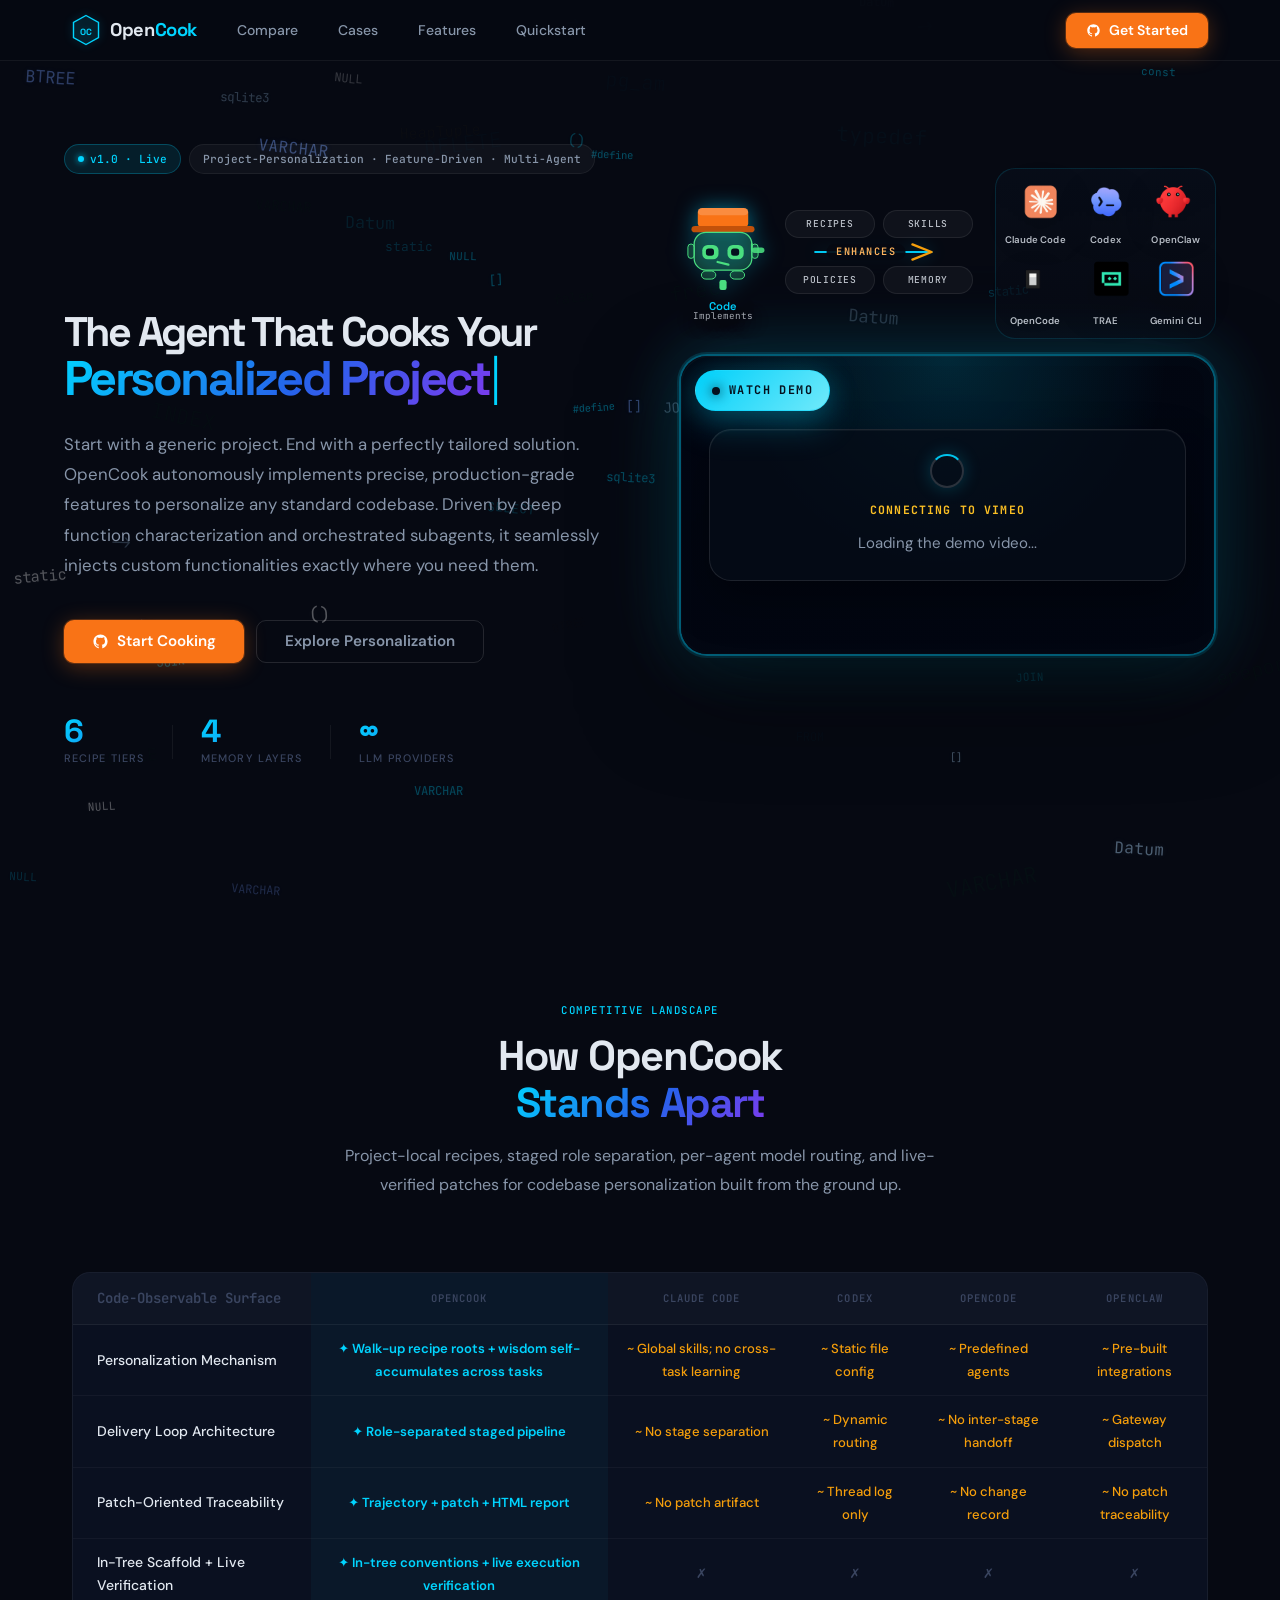
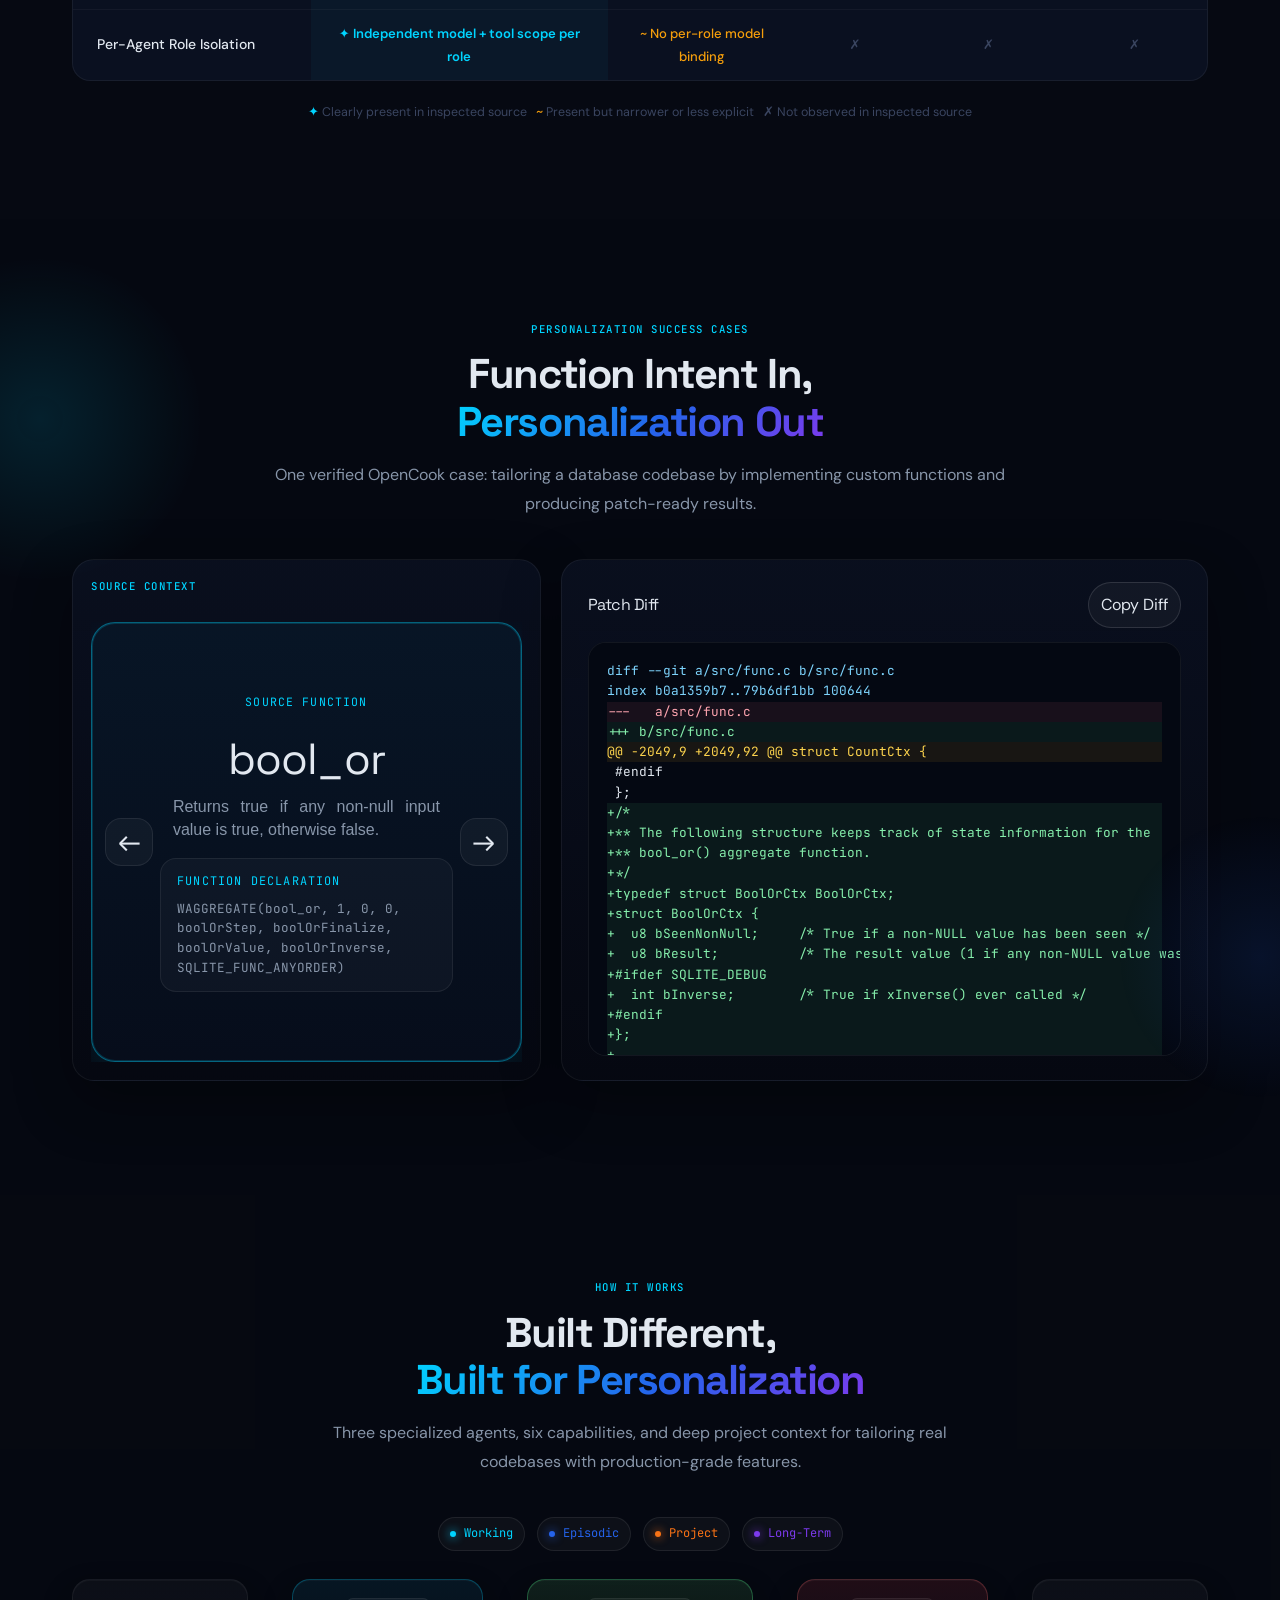
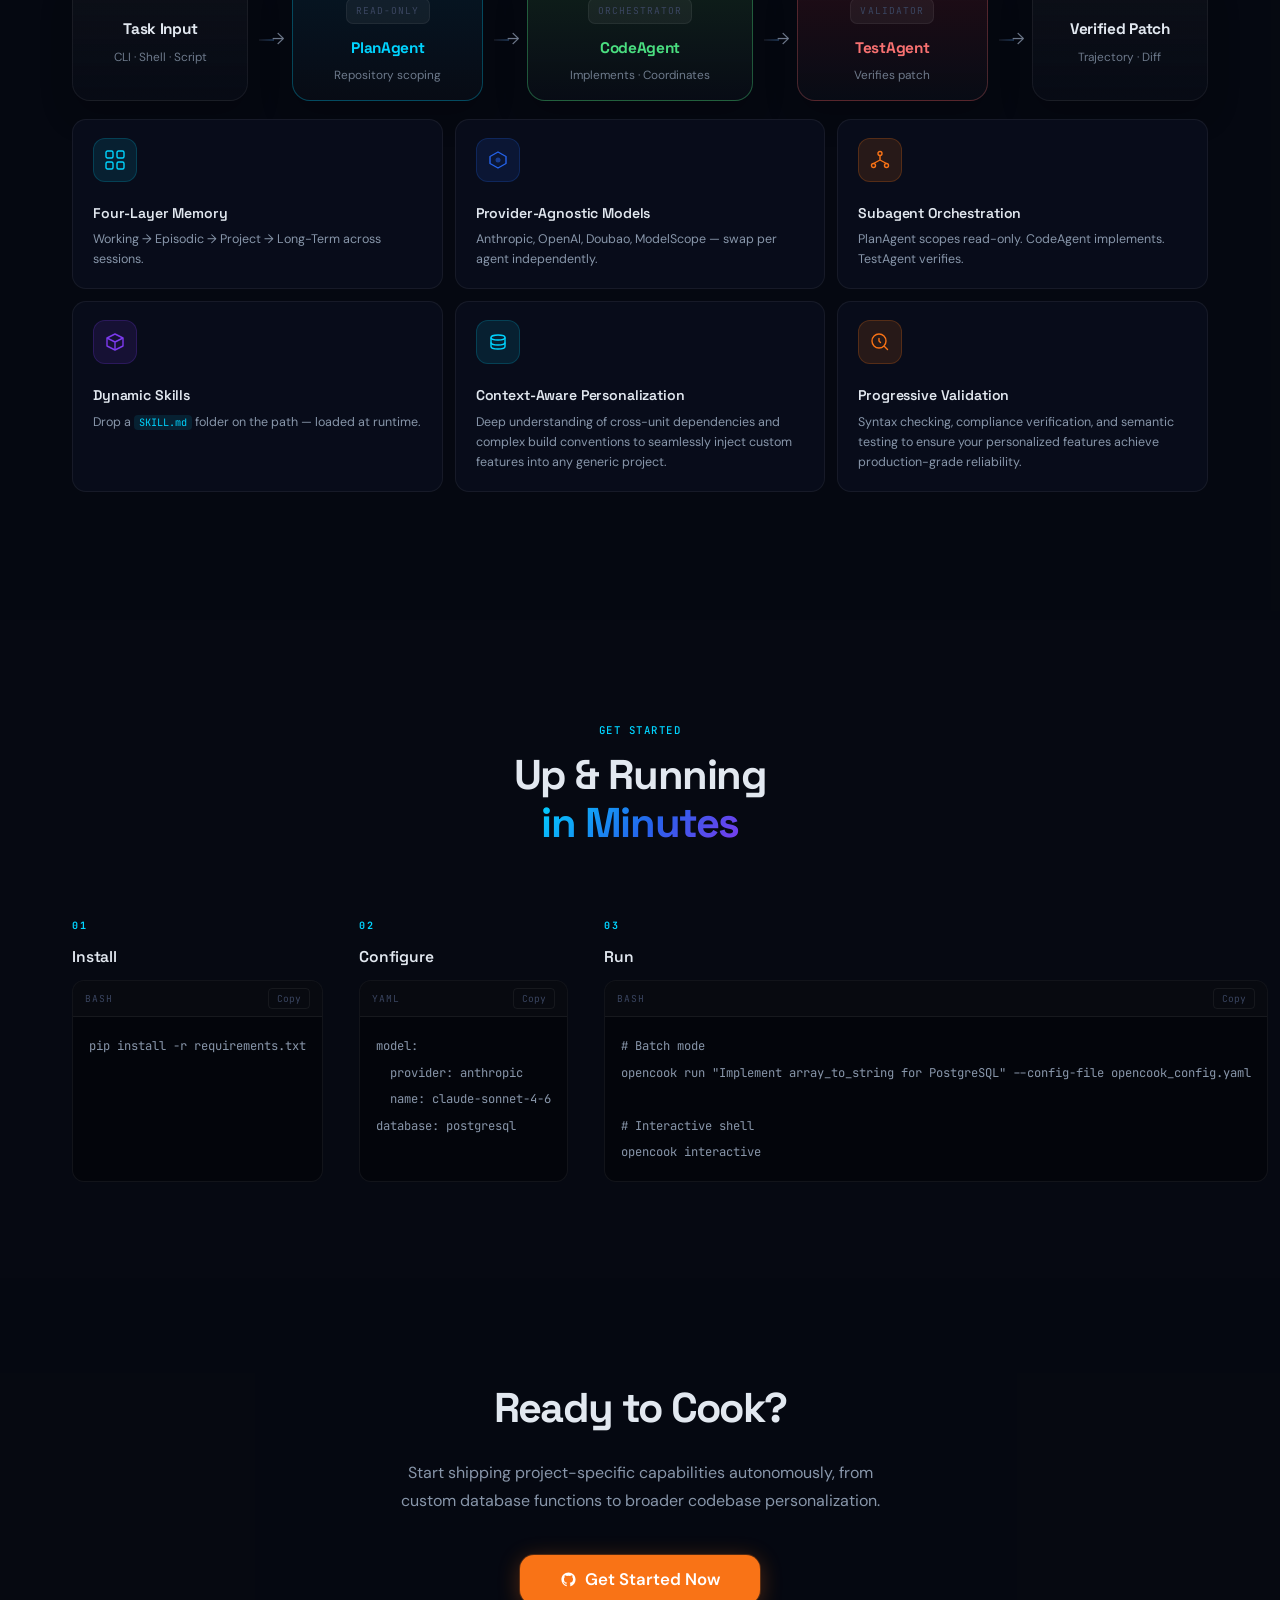
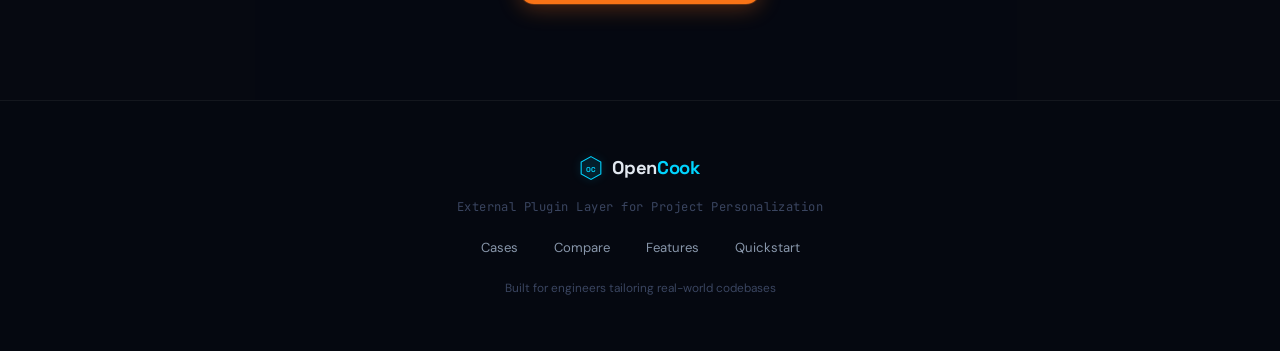
==== commit 14f52588: "update OpenCook" ====
--- a/index.html
+++ b/index.html
@@ -33,8 +33,8 @@
 
     <nav aria-label="Main navigation">
       <ul class="nav-links">
+        <li><a href="#compare">Compare</a></li>
         <li><a href="#cases">Cases</a></li>
-        <li><a href="#compare">Compare</a></li>
         <li><a href="#features">Features</a></li>
         <!-- <li><a href="#databases">Databases</a></li> -->
         <li><a href="#quickstart">Quickstart</a></li>
@@ -42,7 +42,7 @@
       </ul>
     </nav>
 
-    <a class="btn btn-cta" href="#quickstart">
+    <a class="btn btn-cta" href="https://github.com/weAIDB/OpenCook">
       <svg width="15" height="15" viewBox="0 0 24 24" fill="currentColor" aria-hidden="true">
         <path d="M12 2C6.477 2 2 6.477 2 12c0 4.418 2.865 8.166 6.839 9.489.5.092.682-.217.682-.482 0-.237-.009-.868-.013-1.703-2.782.604-3.369-1.341-3.369-1.341-.454-1.155-1.11-1.463-1.11-1.463-.908-.62.069-.608.069-.608 1.003.07 1.531 1.03 1.531 1.03.892 1.529 2.341 1.087 2.91.832.092-.647.35-1.088.636-1.338-2.22-.253-4.555-1.11-4.555-4.943 0-1.091.39-1.984 1.029-2.683-.103-.253-.446-1.27.098-2.647 0 0 .84-.269 2.75 1.025A9.578 9.578 0 0 1 12 6.836a9.59 9.59 0 0 1 2.504.337c1.909-1.294 2.747-1.025 2.747-1.025.546 1.377.202 2.394.1 2.647.64.699 1.028 1.592 1.028 2.683 0 3.842-2.339 4.687-4.566 4.935.359.309.678.919.678 1.852 0 1.336-.012 2.415-.012 2.743 0 .267.18.578.688.48C19.138 20.163 22 16.418 22 12c0-5.523-4.477-10-10-10z"/>
       </svg>
@@ -73,7 +73,7 @@
     </p>
 
     <div class="hero-btns">
-      <a class="btn btn-cta btn-lg" href="https://github.com/" target="_blank" rel="noopener noreferrer">
+      <a class="btn btn-cta btn-lg" href="https://github.com/weAIDB/OpenCook" target="_blank" rel="noopener noreferrer">
         <svg width="17" height="17" viewBox="0 0 24 24" fill="currentColor" aria-hidden="true">
           <path d="M12 2C6.477 2 2 6.477 2 12c0 4.418 2.865 8.166 6.839 9.489.5.092.682-.217.682-.482 0-.237-.009-.868-.013-1.703-2.782.604-3.369-1.341-3.369-1.341-.454-1.155-1.11-1.463-1.11-1.463-.908-.62.069-.608.069-.608 1.003.07 1.531 1.03 1.531 1.03.892 1.529 2.341 1.087 2.91.832.092-.647.35-1.088.636-1.338-2.22-.253-4.555-1.11-4.555-4.943 0-1.091.39-1.984 1.029-2.683-.103-.253-.446-1.27.098-2.647 0 0 .84-.269 2.75 1.025A9.578 9.578 0 0 1 12 6.836a9.59 9.59 0 0 1 2.504.337c1.909-1.294 2.747-1.025 2.747-1.025.546 1.377.202 2.394.1 2.647.64.699 1.028 1.592 1.028 2.683 0 3.842-2.339 4.687-4.566 4.935.359.309.678.919.678 1.852 0 1.336-.012 2.415-.012 2.743 0 .267.18.578.688.48C19.138 20.163 22 16.418 22 12c0-5.523-4.477-10-10-10z"/>
         </svg>
@@ -83,11 +83,9 @@
     </div>
 
     <div class="hero-stats">
-      <div class="hstat"><span class="hstat-n" data-target="6">6</span><span class="hstat-l">Databases</span></div>
+      <div class="hstat"><span class="hstat-n" data-target="6">6</span><span class="hstat-l">Recipe Tiers</span></div>
       <div class="hstat-sep"></div>
       <div class="hstat"><span class="hstat-n" data-target="4">4</span><span class="hstat-l">Memory Layers</span></div>
-      <div class="hstat-sep"></div>
-      <div class="hstat"><span class="hstat-n" data-target="3">3</span><span class="hstat-l">Agent Roles</span></div>
       <div class="hstat-sep"></div>
       <div class="hstat"><span class="hstat-n">∞</span><span class="hstat-l">LLM Providers</span></div>
     </div>
@@ -306,7 +304,7 @@
     <div class="sec-head reveal">
       <div class="eyebrow">Competitive Landscape</div>
       <h2 class="sec-h2">How OpenCook<br/><span class="text-grad">Stands Apart</span></h2>
-      <p class="sec-sub">Compared on the code-observable surfaces that matter most to OpenCook’s thesis: project-local personalization, fixed delivery loops, explicit memory and traceability, and in-tree scaffolds for real repository customization. Claude Code is checked against its core source in <code>others/src</code>.</p>
+      <p class="sec-sub">Project-local recipes, staged role separation, per-agent model routing, and live-verified patches for codebase personalization built from the ground up.</p>
     </div>
     <!-- Video placeholder -->
     <div class="video-ph reveal">
@@ -328,11 +326,11 @@
           <th>Claude Code</th><th>Codex</th><th>OpenCode</th><th>OpenClaw</th>
         </tr></thead>
         <tbody>
-          <tr><td class="cmp-feat">Project-Local Personalization Path</td><td class="cmp-db"><span class="cy">✦ Walk-up skill roots + direct packages</span></td><td><span class="cy">✦ Skills + plugins</span></td><td><span class="cp">~ AGENTS + MCP</span></td><td><span class="cy">✦ Plugin package + agents</span></td><td><span class="cy">✦ Skills + plugins</span></td></tr>
-          <tr><td class="cmp-feat">Built-In Delivery Loop for Code Changes</td><td class="cmp-db"><span class="cy">✦ Plan → Code → Test</span></td><td><span class="cp">~ Agent types + subagents</span></td><td><span class="cp">~ Agent threads, no fixed loop surfaced</span></td><td><span class="cp">~ build / plan / general</span></td><td><span class="cp">~ Multi-agent routing, different focus</span></td></tr>
-          <tr><td class="cmp-feat">Explicit Memory and Context Stack</td><td class="cmp-db"><span class="cy">✦ Working + Episodic + Project</span></td><td><span class="cp">~ Session history + invoked skills</span></td><td><span class="cp">~ AGENTS + thread/session context</span></td><td><span class="cp">~ Session / agent context</span></td><td><span class="cp">~ Memory packages + session state</span></td></tr>
-          <tr><td class="cmp-feat">Patch-Oriented Traceability</td><td class="cmp-db"><span class="cy">✦ Trajectory + patch + report artifacts</span></td><td><span class="cp">~ Session / history artifacts</span></td><td><span class="cp">~ Thread / run artifacts</span></td><td><span class="cp">~ Session / share artifacts</span></td><td><span class="cp">~ Gateway / session artifacts</span></td></tr>
-          <tr><td class="cmp-feat">In-Tree Scaffold for Database Function Customization</td><td class="cmp-db"><span class="cy">✦ DB configs + implementation rules</span></td><td><span class="cn">✗ Not observed</span></td><td><span class="cn">✗ Not observed</span></td><td><span class="cn">✗ Not observed</span></td><td><span class="cn">✗ Not observed</span></td></tr>
+          <tr><td class="cmp-feat">Personalization Mechanism</td><td class="cmp-db"><span class="cy">✦ Walk-up recipe roots + wisdom self-accumulates across tasks</span></td><td><span class="cp">~ Global skills; no cross-task learning</span></td><td><span class="cp">~ Static file config</span></td><td><span class="cp">~ Predefined agents</span></td><td><span class="cp">~ Pre-built integrations</span></td></tr>
+          <tr><td class="cmp-feat">Delivery Loop Architecture</td><td class="cmp-db"><span class="cy">✦ Role-separated staged pipeline</span></td><td><span class="cp">~ No stage separation</span></td><td><span class="cp">~ Dynamic routing</span></td><td><span class="cp">~ No inter-stage handoff</span></td><td><span class="cp">~ Gateway dispatch</span></td></tr>
+          <tr><td class="cmp-feat">Patch-Oriented Traceability</td><td class="cmp-db"><span class="cy">✦ Trajectory + patch + HTML report</span></td><td><span class="cp">~ No patch artifact</span></td><td><span class="cp">~ Thread log only</span></td><td><span class="cp">~ No change record</span></td><td><span class="cp">~ No patch traceability</span></td></tr>
+          <tr><td class="cmp-feat">In-Tree Scaffold + Live Verification</td><td class="cmp-db"><span class="cy">✦ In-tree conventions + live execution verification</span></td><td><span class="cn">✗</span></td><td><span class="cn">✗</span></td><td><span class="cn">✗</span></td><td><span class="cn">✗</span></td></tr>
+          <tr><td class="cmp-feat">Per-Agent Role Isolation</td><td class="cmp-db"><span class="cy">✦ Independent model + tool scope per role</span></td><td><span class="cp">~ No per-role model binding</span></td><td><span class="cn">✗</span></td><td><span class="cn">✗</span></td><td><span class="cn">✗</span></td></tr>
         </tbody>
       </table>
     </div>
@@ -344,9 +342,9 @@
   <div class="wrap">
     <div class="sec-head reveal cases-head">
       <div class="eyebrow">Personalization Success Cases</div>
-      <h2 class="sec-h2">Database Personalization,<br/><span class="text-grad">Delivered as Custom Functions</span></h2>
+      <h2 class="sec-h2">Function Intent In,<br/><span class="text-grad">Personalization Out</span></h2>
       <p class="sec-sub">
-        OpenCook tailors database engines by implementing custom functions end to end.
+        One verified OpenCook case: tailoring a database codebase by implementing custom functions and producing patch-ready results.
       </p>
     </div>
 
@@ -507,10 +505,10 @@
       <div class="qs-step reveal">
         <div class="qs-n">03</div><div class="qs-title">Run</div>
         <div class="codebox"><div class="cb-bar"><span class="cb-lang">bash</span><button class="cb-copy" onclick="copyCode(this)">Copy</button></div><pre><code># Batch mode
-python agent_main.py --config code_config.yaml
+opencook run "Implement array_to_string for PostgreSQL" --config-file opencook_config.yaml
 
 # Interactive shell
-opencook --interactive</code></pre></div>
+opencook interactive</code></pre></div>
       </div>
     </div>
   </div>
@@ -522,7 +520,7 @@
     <div class="cta-inner reveal">
       <h2 class="cta-h2">Ready to Cook?</h2>
       <p class="cta-sub">Start shipping project-specific capabilities autonomously, from custom database functions to broader codebase personalization.</p>
-      <a class="btn btn-cta btn-xl" href="https://github.com/" target="_blank" rel="noopener noreferrer">
+      <a class="btn btn-cta btn-xl" href="https://github.com/weAIDB/OpenCook" target="_blank" rel="noopener noreferrer">
         <svg width="17" height="17" viewBox="0 0 24 24" fill="currentColor" aria-hidden="true">
           <path d="M12 2C6.477 2 2 6.477 2 12c0 4.418 2.865 8.166 6.839 9.489.5.092.682-.217.682-.482 0-.237-.009-.868-.013-1.703-2.782.604-3.369-1.341-3.369-1.341-.454-1.155-1.11-1.463-1.11-1.463-.908-.62.069-.608.069-.608 1.003.07 1.531 1.03 1.531 1.03.892 1.529 2.341 1.087 2.91.832.092-.647.35-1.088.636-1.338-2.22-.253-4.555-1.11-4.555-4.943 0-1.091.39-1.984 1.029-2.683-.103-.253-.446-1.27.098-2.647 0 0 .84-.269 2.75 1.025A9.578 9.578 0 0 1 12 6.836a9.59 9.59 0 0 1 2.504.337c1.909-1.294 2.747-1.025 2.747-1.025.546 1.377.202 2.394.1 2.647.64.699 1.028 1.592 1.028 2.683 0 3.842-2.339 4.687-4.566 4.935.359.309.678.919.678 1.852 0 1.336-.012 2.415-.012 2.743 0 .267.18.578.688.48C19.138 20.163 22 16.418 22 12c0-5.523-4.477-10-10-10z"/>
         </svg>
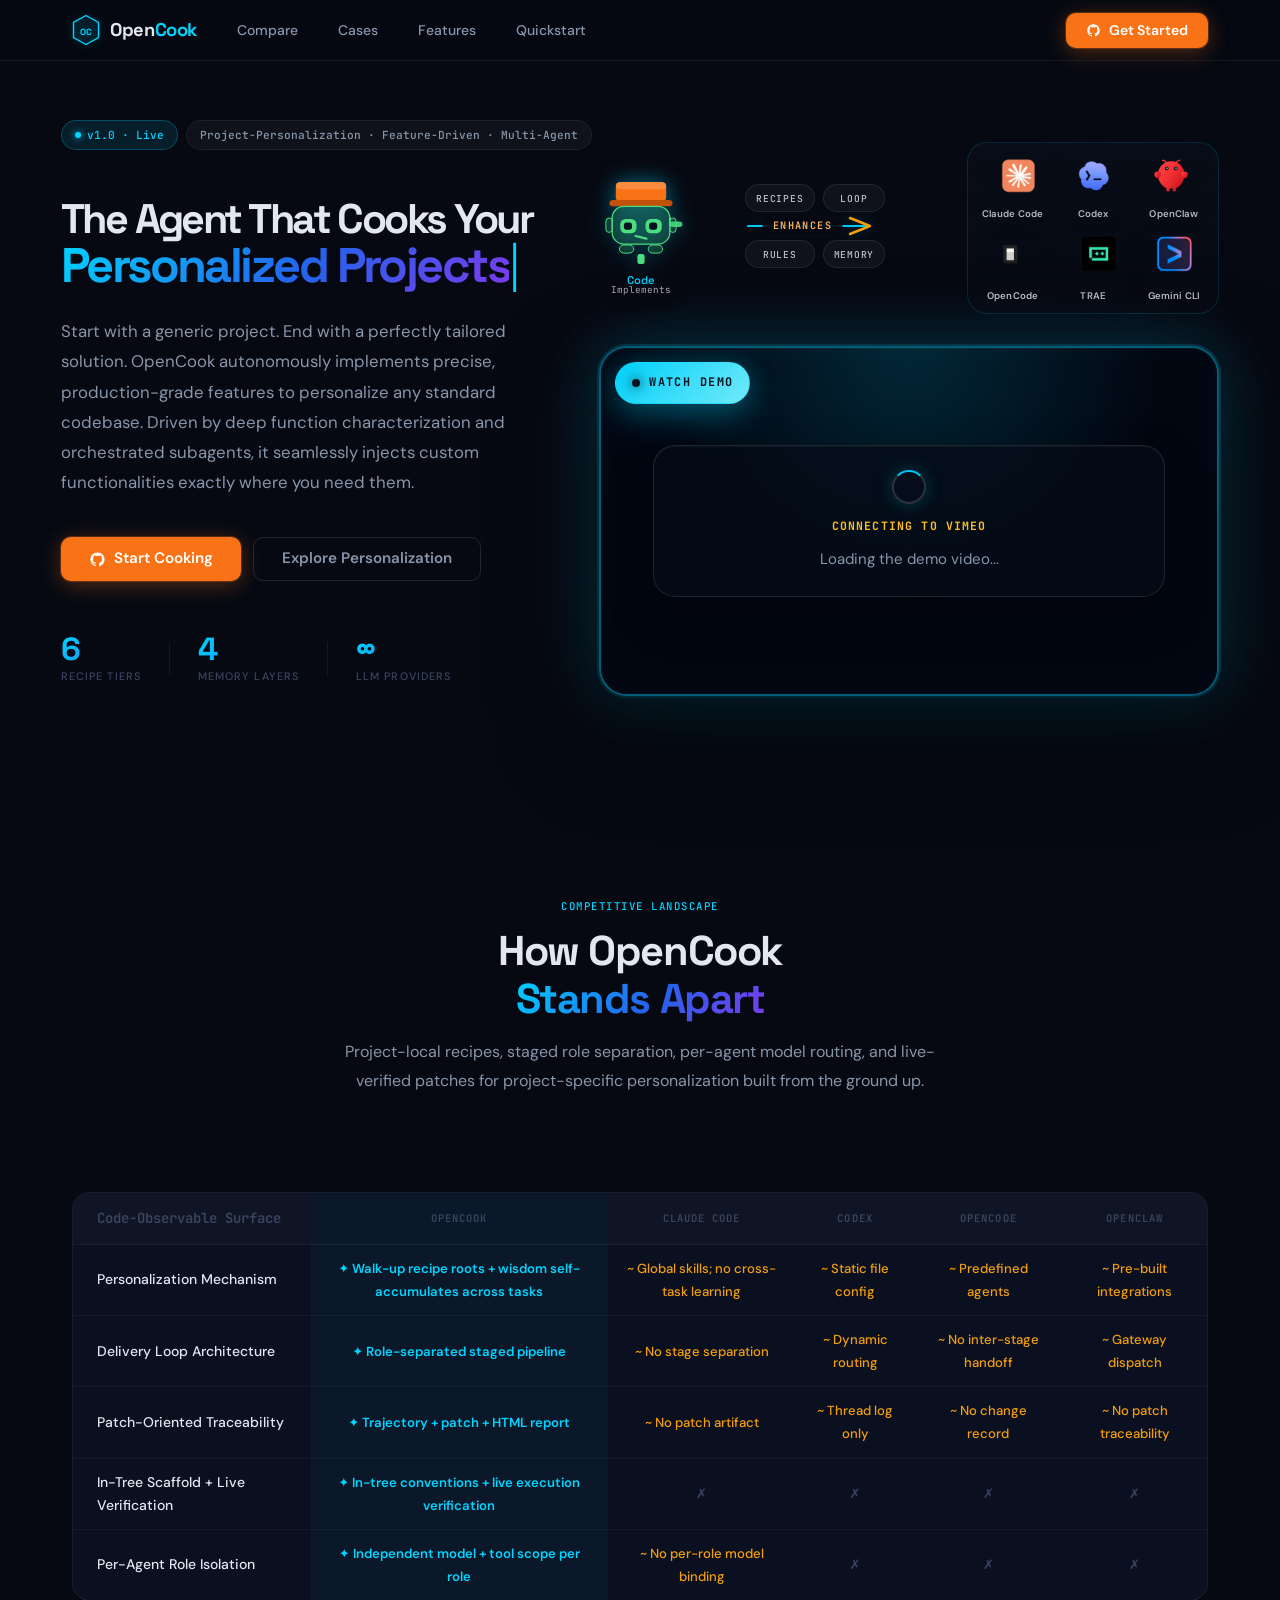
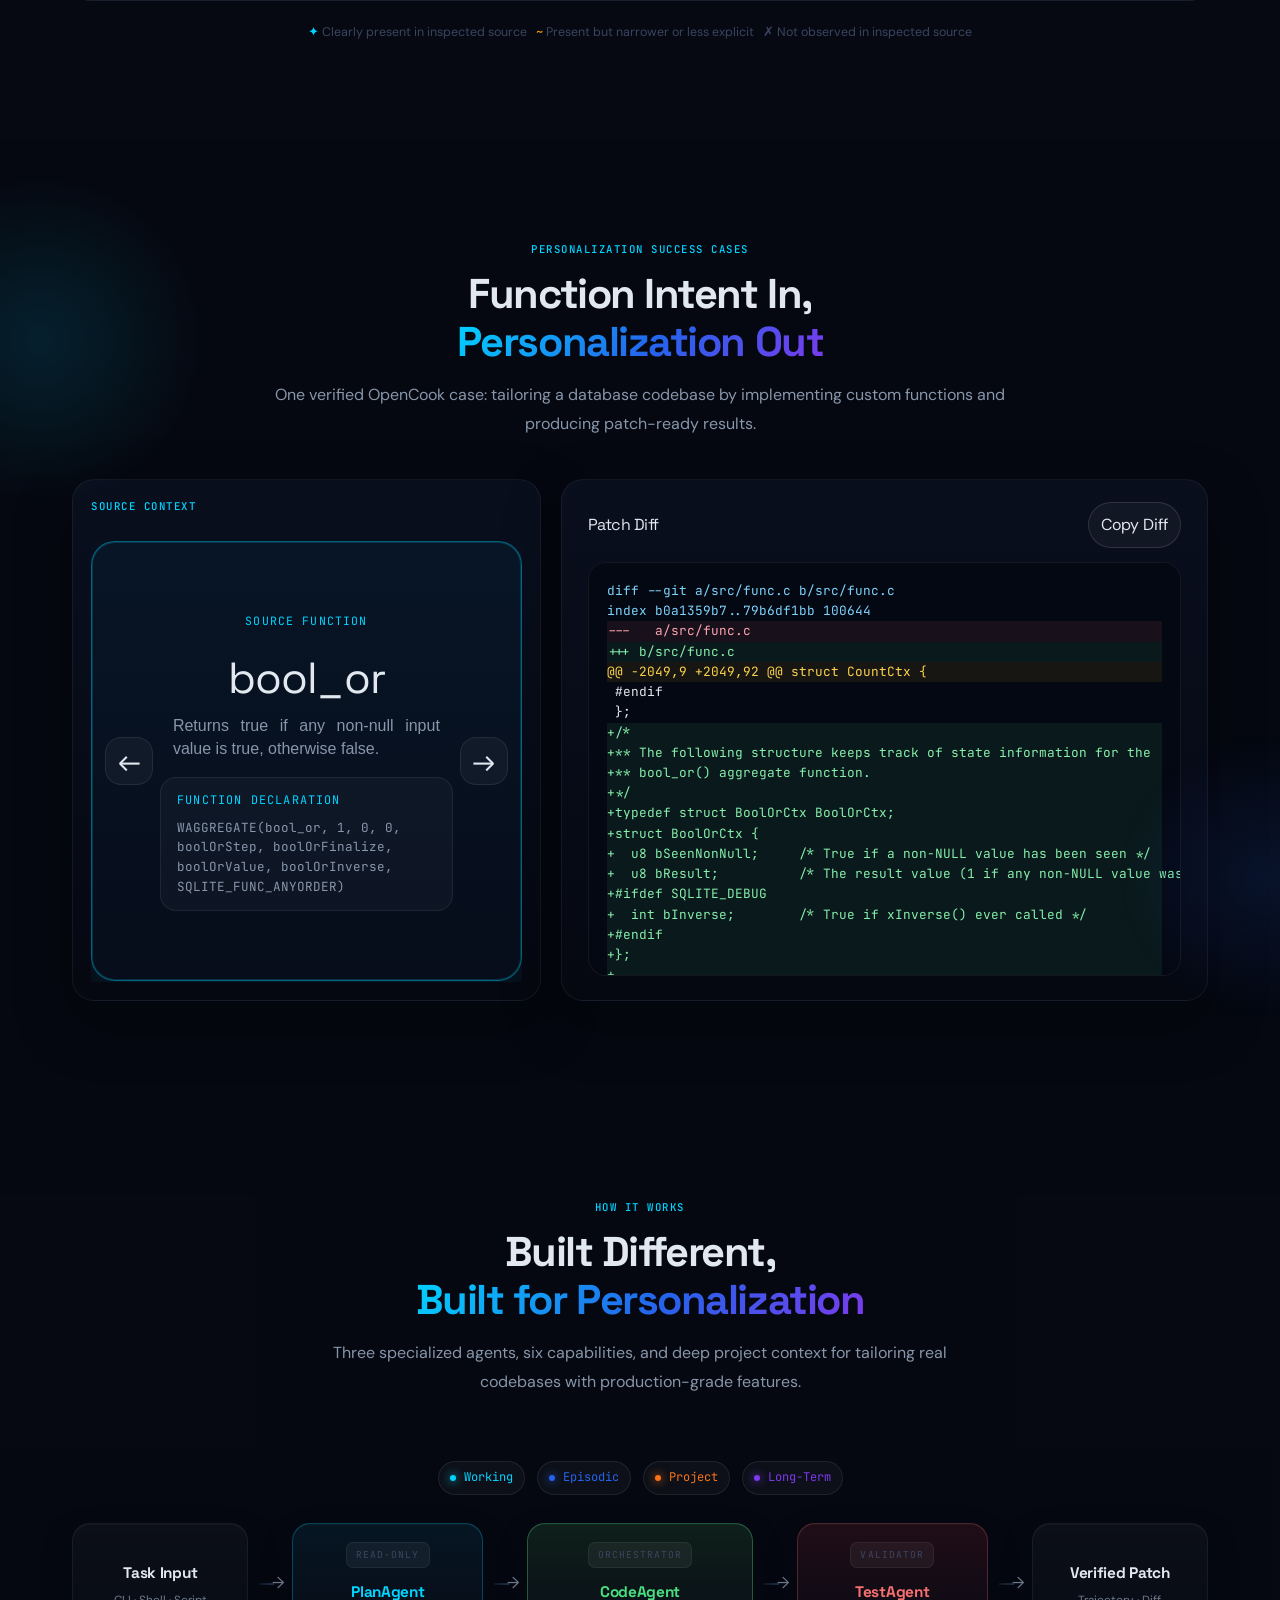
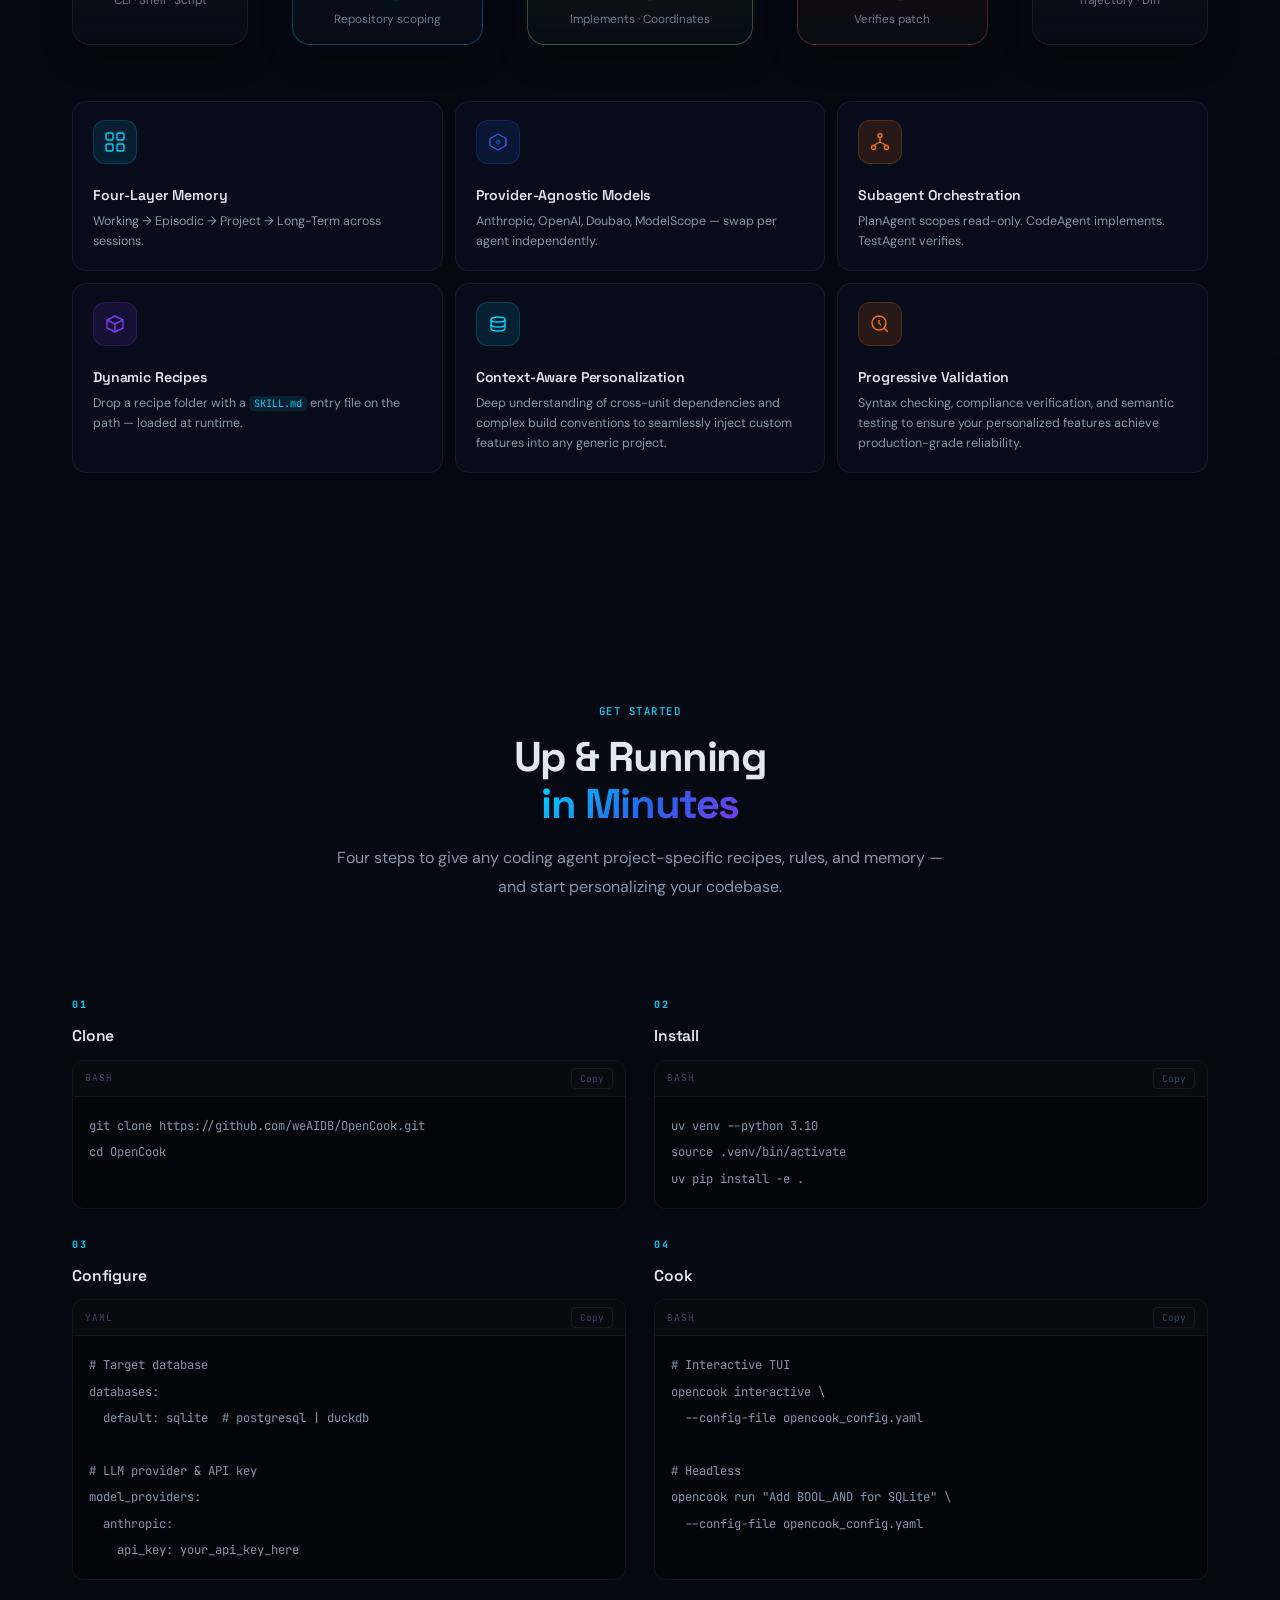
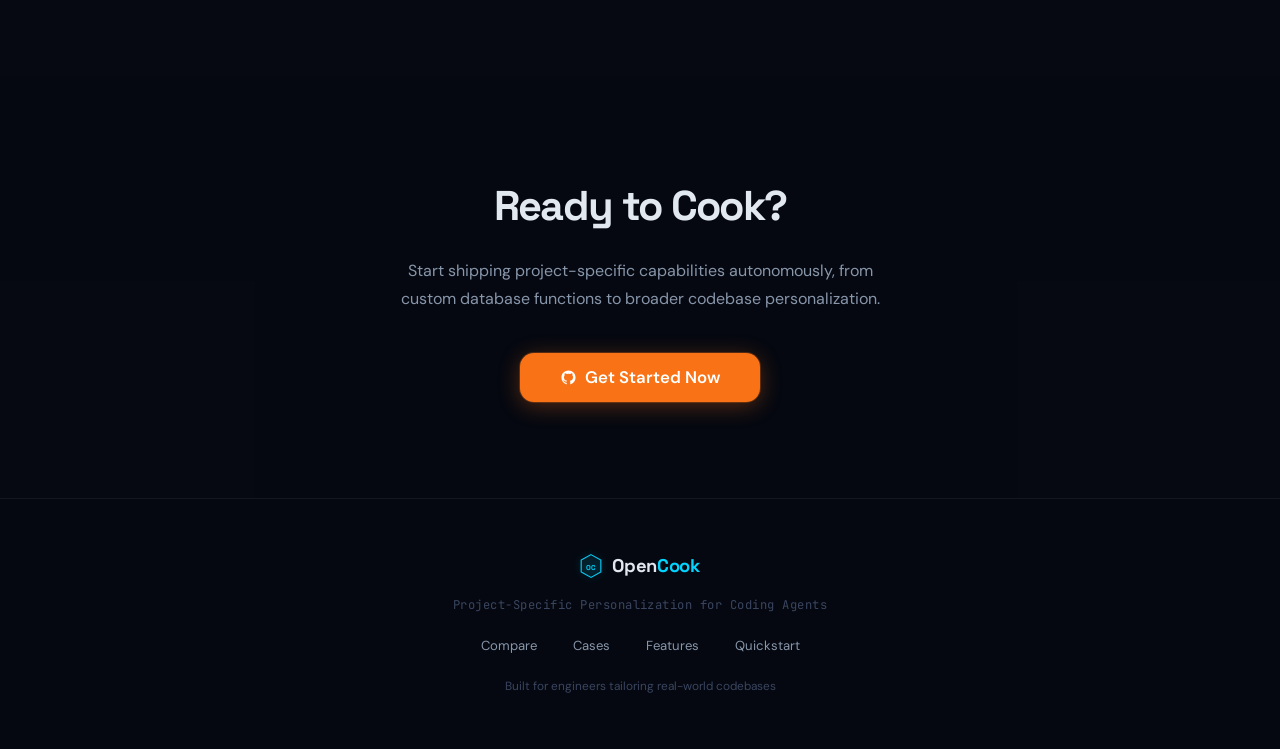
==== commit 04e063ea: "fix layout" ====
--- a/index.html
+++ b/index.html
@@ -5,7 +5,7 @@
   <meta name="viewport" content="width=device-width, initial-scale=1.0"/>
   <meta name="color-scheme" content="dark"/>
   <meta name="theme-color" content="#060912"/>
-  <title>OpenCook — External Personalization Layer for Coding Agents</title>
+  <title>OpenCook - Project-Specific Personalization for Coding Agents</title>
   <link rel="preconnect" href="https://fonts.googleapis.com"/>
   <link rel="preconnect" href="https://fonts.gstatic.com" crossorigin/>
   <link href="https://fonts.googleapis.com/css2?family=DM+Sans:wght@400;500;700&family=Space+Grotesk:wght@400;500;600;700&family=JetBrains+Mono:wght@400;500&display=swap" rel="stylesheet"/>
@@ -202,8 +202,8 @@
       <div class="hero-ecosystem-flow-stage">
         <div class="hero-ecosystem-flow-pills">
           <span>Recipes</span>
-          <span>Skills</span>
-          <span>Policies</span>
+          <span>Loop</span>
+          <span>Rules</span>
           <span>Memory</span>
         </div>
         <div class="hero-ecosystem-flow-arrow"></div>
@@ -304,7 +304,7 @@
     <div class="sec-head reveal">
       <div class="eyebrow">Competitive Landscape</div>
       <h2 class="sec-h2">How OpenCook<br/><span class="text-grad">Stands Apart</span></h2>
-      <p class="sec-sub">Project-local recipes, staged role separation, per-agent model routing, and live-verified patches for codebase personalization built from the ground up.</p>
+      <p class="sec-sub">Project-local recipes, staged role separation, per-agent model routing, and live-verified patches for project-specific personalization built from the ground up.</p>
     </div>
     <!-- Video placeholder -->
     <div class="video-ph reveal">
@@ -445,8 +445,8 @@
             <path d="M2 6l8 4 8-4M10 10v8" stroke="#7C3AED" stroke-width="1.4" stroke-linejoin="round"/>
           </svg>
         </div>
-        <h3>Dynamic Skills</h3>
-        <p>Drop a <code>SKILL.md</code> folder on the path — loaded at runtime.</p>
+        <h3>Dynamic Recipes</h3>
+        <p>Drop a recipe folder with a <code>SKILL.md</code> entry file on the path — loaded at runtime.</p>
       </div>
       <div class="feat-card reveal">
         <div class="bc-icon bc-icon-cyan">
@@ -489,26 +489,41 @@
     <div class="sec-head reveal">
       <div class="eyebrow">Get Started</div>
       <h2 class="sec-h2">Up &amp; Running<br/><span class="text-grad">in Minutes</span></h2>
+      <p class="sec-sub">Four steps to give any coding agent project-specific recipes, rules, and memory — and start personalizing your codebase.</p>
     </div>
     <div class="qs-grid">
       <div class="qs-step reveal">
-        <div class="qs-n">01</div><div class="qs-title">Install</div>
-        <div class="codebox"><div class="cb-bar"><span class="cb-lang">bash</span><button class="cb-copy" onclick="copyCode(this)">Copy</button></div><pre><code>pip install -r requirements.txt</code></pre></div>
+        <div class="qs-n">01</div><div class="qs-title">Clone</div>
+        <div class="codebox"><div class="cb-bar"><span class="cb-lang">bash</span><button class="cb-copy" onclick="copyCode(this)">Copy</button></div><pre><code>git clone https://github.com/weAIDB/OpenCook.git
+cd OpenCook</code></pre></div>
       </div>
       <div class="qs-step reveal">
-        <div class="qs-n">02</div><div class="qs-title">Configure</div>
-        <div class="codebox"><div class="cb-bar"><span class="cb-lang">yaml</span><button class="cb-copy" onclick="copyCode(this)">Copy</button></div><pre><code>model:
-  provider: anthropic
-  name: claude-sonnet-4-6
-database: postgresql</code></pre></div>
+        <div class="qs-n">02</div><div class="qs-title">Install</div>
+        <div class="codebox"><div class="cb-bar"><span class="cb-lang">bash</span><button class="cb-copy" onclick="copyCode(this)">Copy</button></div><pre><code>uv venv --python 3.10
+source .venv/bin/activate
+uv pip install -e .</code></pre></div>
       </div>
       <div class="qs-step reveal">
-        <div class="qs-n">03</div><div class="qs-title">Run</div>
-        <div class="codebox"><div class="cb-bar"><span class="cb-lang">bash</span><button class="cb-copy" onclick="copyCode(this)">Copy</button></div><pre><code># Batch mode
-opencook run "Implement array_to_string for PostgreSQL" --config-file opencook_config.yaml
-
-# Interactive shell
-opencook interactive</code></pre></div>
+        <div class="qs-n">03</div><div class="qs-title">Configure</div>
+        <div class="codebox"><div class="cb-bar"><span class="cb-lang">yaml</span><button class="cb-copy" onclick="copyCode(this)">Copy</button></div><pre><code># Target database
+databases:
+  default: sqlite  # postgresql | duckdb
+
+# LLM provider &amp; API key
+model_providers:
+  anthropic:
+    api_key: your_api_key_here
+</code></pre></div>
+      </div>
+      <div class="qs-step reveal">
+        <div class="qs-n">04</div><div class="qs-title">Cook</div>
+        <div class="codebox"><div class="cb-bar"><span class="cb-lang">bash</span><button class="cb-copy" onclick="copyCode(this)">Copy</button></div><pre><code># Interactive TUI
+opencook interactive \
+  --config-file opencook_config.yaml
+
+# Headless
+opencook run "Add BOOL_AND for SQLite" \
+  --config-file opencook_config.yaml</code></pre></div>
       </div>
     </div>
   </div>
@@ -541,10 +556,10 @@
         </svg>
         <span class="logo-name">Open<span class="logo-hi">Cook</span></span>
       </div>
-      <div class="footer-tag">External Plugin Layer for Project Personalization</div>
+      <div class="footer-tag">Project-Specific Personalization for Coding Agents</div>
       <nav class="footer-links" aria-label="Footer">
+        <a href="#compare">Compare</a>
         <a href="#cases">Cases</a>
-        <a href="#compare">Compare</a>
         <a href="#features">Features</a>
         <a href="#quickstart">Quickstart</a>
       </nav>
--- a/style.css
+++ b/style.css
@@ -180,7 +180,7 @@
 .section-alt { background: var(--bg-alt); }
 .section-glass { background: rgba(6,9,18,0.38); }
 .section-demo { padding: 48px 32px; }
-.sec-head { text-align: center; max-width: 620px; margin: 0 auto 72px; }
+.sec-head { text-align: center; max-width: 620px; margin: 0 auto 96px; }
 .sec-h2 {
   font-family: var(--ff-h); font-size: clamp(1.75rem,4vw,2.6rem);
   font-weight: 700; letter-spacing: -.035em; line-height: 1.14; margin-bottom: 16px;
@@ -190,15 +190,18 @@
 /* ── Hero ───────────────────────────────────────────────── */
 .hero {
   position: relative; z-index: 10;
-  min-height: 100vh; max-width: none; margin: 0 auto;
-  padding: 96px 64px 84px;
+  width: 100%;
+  max-width: 1360px;
+  margin: 0 auto;
+  padding: 120px clamp(24px, 3vw, 40px) 100px;
   display: grid;
-  grid-template-columns: minmax(0, 1.02fr) minmax(480px, 0.98fr);
+  grid-template-columns: minmax(0, 500px) minmax(0, 620px);
   grid-template-areas:
     'pills pills'
     'text right';
+  justify-content: center;
   align-items: center;
-  gap: 36px 56px;
+  gap: 32px clamp(24px, 3vw, 40px);
   text-align: left;
 }
 .hero-h1 {
@@ -246,9 +249,10 @@
   flex-direction: column;
   justify-content: center;
   padding: 0;
-  max-width: 640px;
+  max-width: 560px;
   width: 100%;
   margin: 0;
+  justify-self: start;
 }
 .hero-right { min-width: 0; }
 
@@ -258,25 +262,25 @@
   min-width: 0;
   display: flex;
   flex-direction: column;
-  gap: 4px;
+  gap: 12px;
   position: relative;
   padding-top: 0;
   width: 100%;
-  max-width: min(820px, 47vw);
+  max-width: 680px;
   order: 0;
-  align-self: start;
-  justify-self: end;
-  margin: -60px 0 0;
+  align-self: center;
+  justify-self: start;
+  margin: -10px 0 0;
 }
 
 /* ── 4-robot workflow row ────────────────────────────────── */
 .hero-ecosystem {
   position: relative;
   display: grid;
-  grid-template-columns: 104px 188px minmax(0, 292px);
-  align-items: start;
-  gap: 12px;
-  margin-bottom: -6px;
+  grid-template-columns: 84px minmax(156px, 1fr) minmax(0, 252px);
+  align-items: center;
+  gap: 8px;
+  margin-bottom: 4px;
   padding: 0;
   border: 0;
   background: none;
@@ -471,7 +475,8 @@
 
 .hero-ecosystem-flow-pills {
   display: grid;
-  grid-template-columns: repeat(2, minmax(0, 1fr));
+  grid-template-columns: repeat(2, auto);
+  justify-content: center;
   column-gap: 8px;
   row-gap: 28px;
   width: 100%;
@@ -843,7 +848,7 @@
   align-items: stretch;
   gap: 12px 8px;
   max-width: 1180px;
-  margin: 0 auto 18px;
+  margin: 0 auto 56px;
 }
 .pl-node {
   display: flex;
@@ -1266,6 +1271,32 @@
   to { transform: rotate(360deg); }
 }
 .hero-right .hero-term-wrap { display: none; }
+
+@media (max-width: 1200px) {
+  .hero {
+    padding: 100px 32px 80px;
+    grid-template-columns: 1fr;
+    grid-template-areas:
+      'pills'
+      'right'
+      'text';
+    gap: 40px;
+    text-align: center;
+  }
+  .hero-nav-pills { justify-content: center; margin: 0 auto -4px; }
+  .hero-text { padding: 0; max-width: 880px; margin: 0 auto; justify-self: center; }
+  .hero-p { max-width: 760px; margin: 0 auto 40px; }
+  .hero-btns { justify-content: center; }
+  .hero-stats { justify-content: center; }
+  .hstat { text-align: center; }
+  .hero-right {
+    width: 100%;
+    max-width: 760px;
+    margin: 4px auto 0;
+    justify-self: center;
+    align-self: start;
+  }
+}
 .video-ph-play { opacity: 0.85; }
 .video-ph-label {
   font-family: var(--ff-m);
@@ -1325,7 +1356,10 @@
 .cmp-legend { text-align: center; margin-top: 20px; font-size: .78rem; color: var(--fg-3); }
 
 /* ── Quickstart ─────────────────────────────────────────── */
-.qs-grid { display: grid; grid-template-columns: repeat(3,1fr); gap: 36px; }
+.qs-grid { display: grid; grid-template-columns: repeat(2,1fr); gap: 28px; }
+@media (min-width: 1440px) {
+  .qs-grid { grid-template-columns: repeat(4,1fr); gap: 24px; }
+}
 .qs-step { display: flex; flex-direction: column; gap: 10px; }
 .qs-n { font-family: var(--ff-m); font-size: .63rem; font-weight: 700; color: var(--cyan); letter-spacing: .15em; text-transform: uppercase; }
 .qs-title { font-family: var(--ff-h); font-size: .975rem; font-weight: 600; letter-spacing: -.01em; }
@@ -1382,16 +1416,7 @@
   background: radial-gradient(circle, rgba(37,99,235,0.12), transparent 72%);
   pointer-events: none;
 }
-.cases-lead {
-  display: grid;
-  grid-template-columns: minmax(0, 1.15fr) minmax(260px, 0.85fr);
-  gap: 24px;
-  align-items: stretch;
-  margin-bottom: 28px;
-}
-.cases-lead-note,
 .cases-stage .summary-card,
-.cases-panel-head,
 .cases-stage .detail-hero,
 .cases-stage .detail-grid article,
 .cases-stage .diff-card {
@@ -1400,34 +1425,14 @@
   border-radius: 22px;
   box-shadow: 0 22px 56px rgba(0,0,0,.34);
 }
-.cases-lead-note {
-  padding: 22px;
-}
-.cases-note-kicker,
 .cases-search-label,
 .cases-stage .summary-label,
 .cases-stage .metric-label,
-.cases-panel-count,
 .cases-stage .case-family,
 .cases-stage .tiny-badge {
   font-family: var(--ff-m);
   letter-spacing: .08em;
   text-transform: uppercase;
-}
-.cases-note-kicker {
-  color: var(--amber);
-  font-size: .72rem;
-  margin-bottom: 10px;
-}
-.cases-note-copy {
-  margin: 0 0 18px;
-  color: var(--fg-2);
-  line-height: 1.7;
-}
-.cases-note-pills {
-  display: flex;
-  flex-wrap: wrap;
-  gap: 8px;
 }
 .cases-stage .summary-grid {
   display: grid;
@@ -1529,27 +1534,6 @@
   grid-template-columns: minmax(0, 0.88fr) minmax(420px, 1.12fr);
   gap: 22px;
   align-items: start;
-}
-.cases-panel-head {
-  padding: 18px 20px;
-  display: flex;
-  justify-content: space-between;
-  align-items: start;
-  gap: 12px;
-  margin-bottom: 16px;
-}
-.cases-panel-title {
-  font-size: 1.05rem;
-}
-.cases-panel-count {
-  display: inline-flex;
-  align-items: center;
-  justify-content: center;
-  padding: 6px 10px;
-  border-radius: 999px;
-  background: rgba(255,255,255,.04);
-  color: var(--fg-2);
-  font-size: .68rem;
 }
 .cases-stage .case-list {
   display: grid;
@@ -1893,8 +1877,7 @@
   .mascot-wrap { align-self: center; justify-content: center; }
   .feat-grid { grid-template-columns: repeat(2, 1fr); }
   .db-grid { grid-template-columns: repeat(2,1fr); }
-  .qs-grid { grid-template-columns: 1fr; }
-  .cases-lead,
+  .qs-grid { grid-template-columns: 1fr; gap: 20px; }
   .cases-shell,
   .cases-stage .detail-grid,
   .cases-stage .summary-grid { grid-template-columns: 1fr; }
@@ -1916,6 +1899,7 @@
   .hero-ecosystem-head { flex-direction: column; gap: 6px; text-align: center; margin-bottom: 10px; }
   .hero-ecosystem-targets { margin-top: 0; margin-left: 0; padding: 10px; }
   .hero-ecosystem-flow-pills { grid-template-columns: repeat(2, minmax(0, 1fr)); }
+  .qs-grid { grid-template-columns: 1fr; gap: 20px; }
   .hero-ecosystem-flow-stage { display: flex; flex-direction: column; align-items: center; gap: 10px; }
   .hero-ecosystem-flow-arrow {
     position: relative;
@@ -1979,15 +1963,12 @@
   .cases-stage .summary-grid,
   .cases-stage .case-stats,
   .cases-stage .detail-grid { grid-template-columns: 1fr; }
-  .cases-panel-head,
   .cases-toolbar,
   .cases-stage .diff-toolbar { align-items: stretch; }
   .cases-stage .detail-title-wrap h2 { font-size: 1.75rem; }
   .cases-stage .detail-hero,
   .cases-stage .detail-grid article,
-  .cases-stage .diff-card,
-  .cases-lead-note,
-  .cases-panel-head { border-radius: 18px; }
+  .cases-stage .diff-card { border-radius: 18px; }
 }
 
 /* Fixed showcase overrides */
